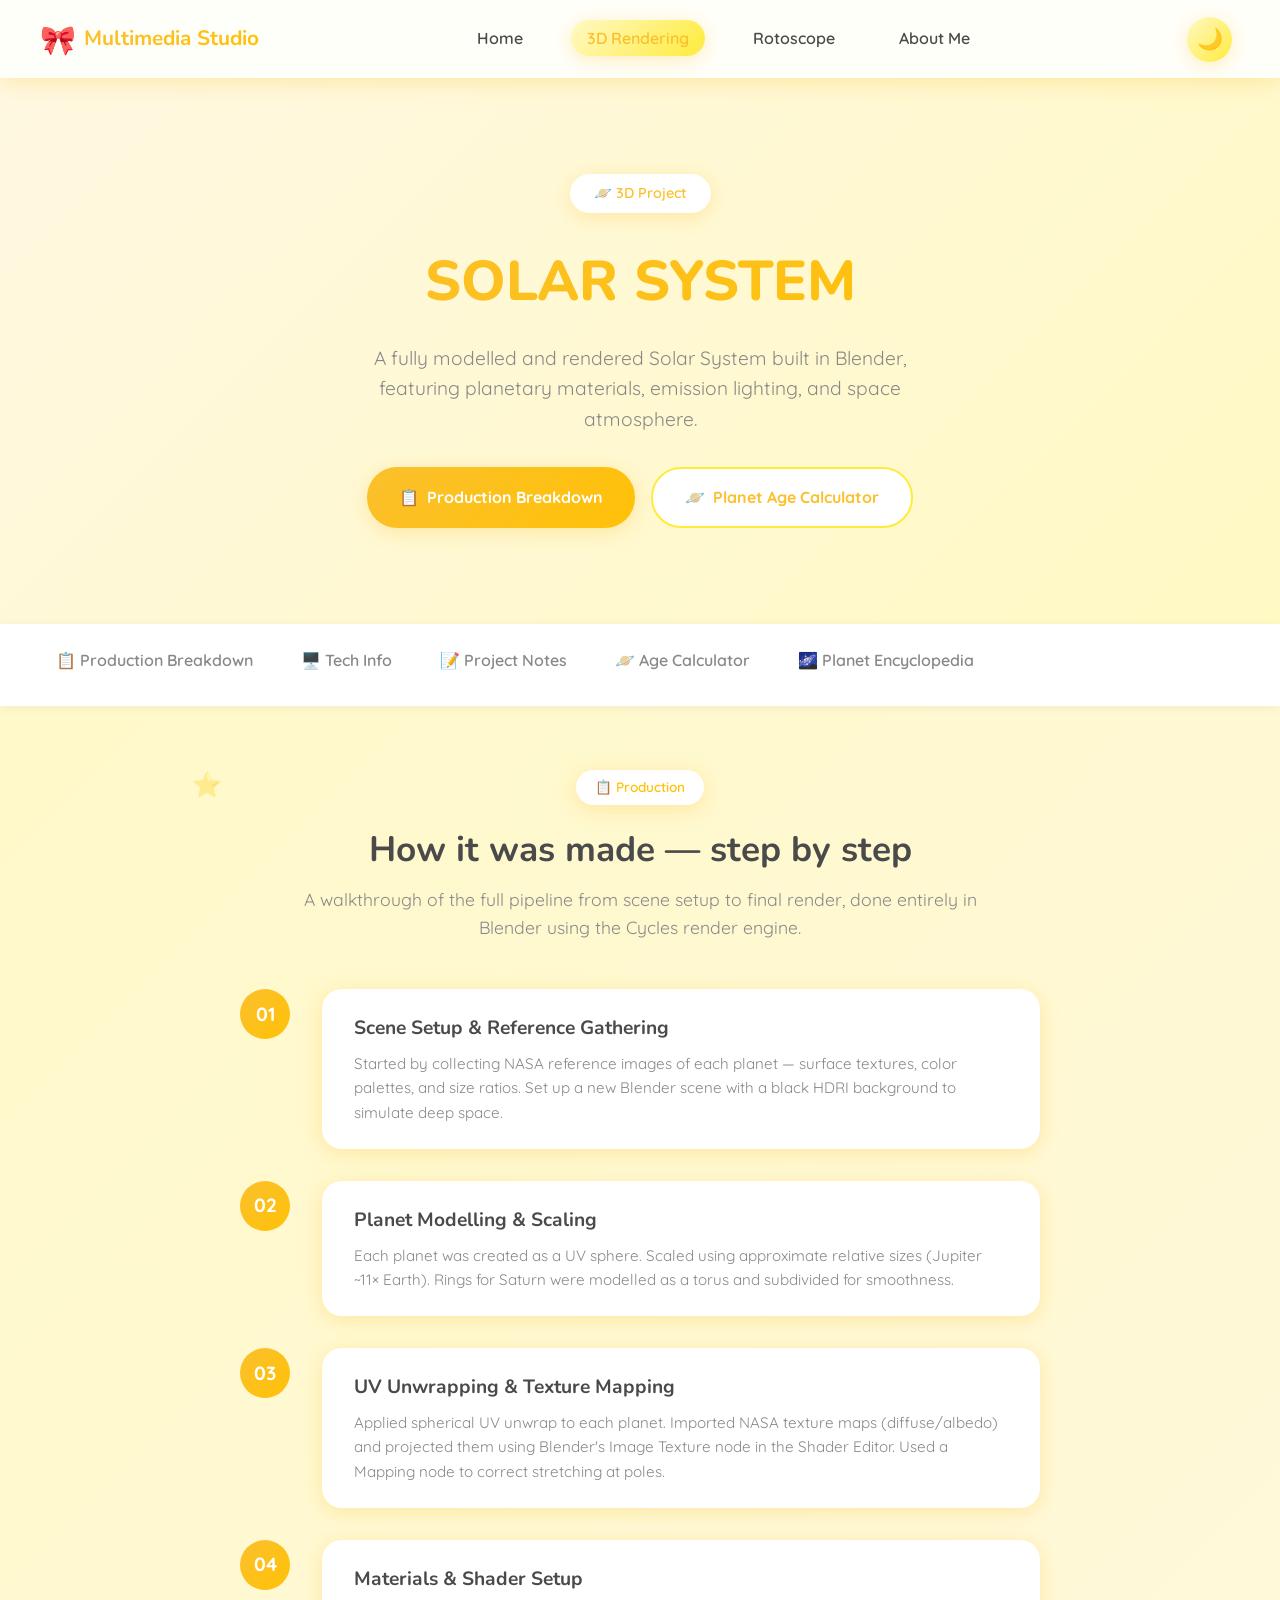
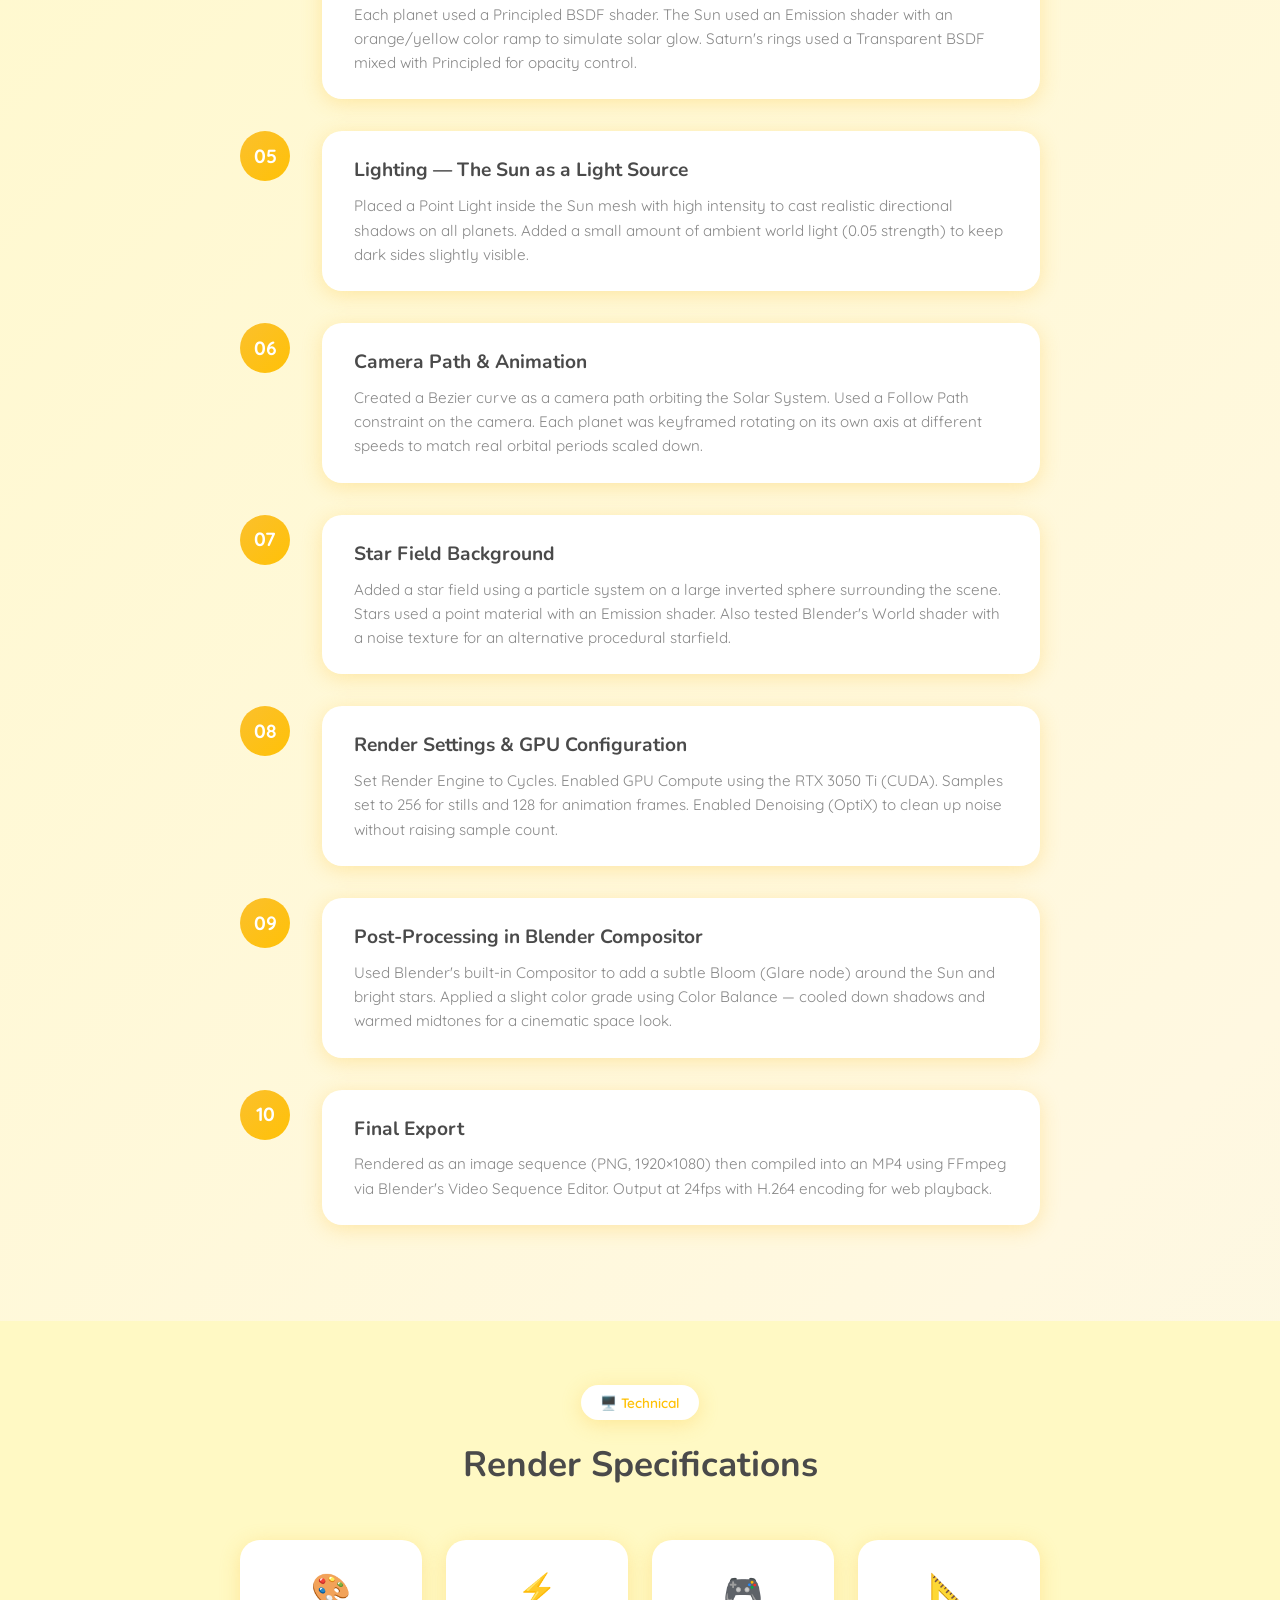
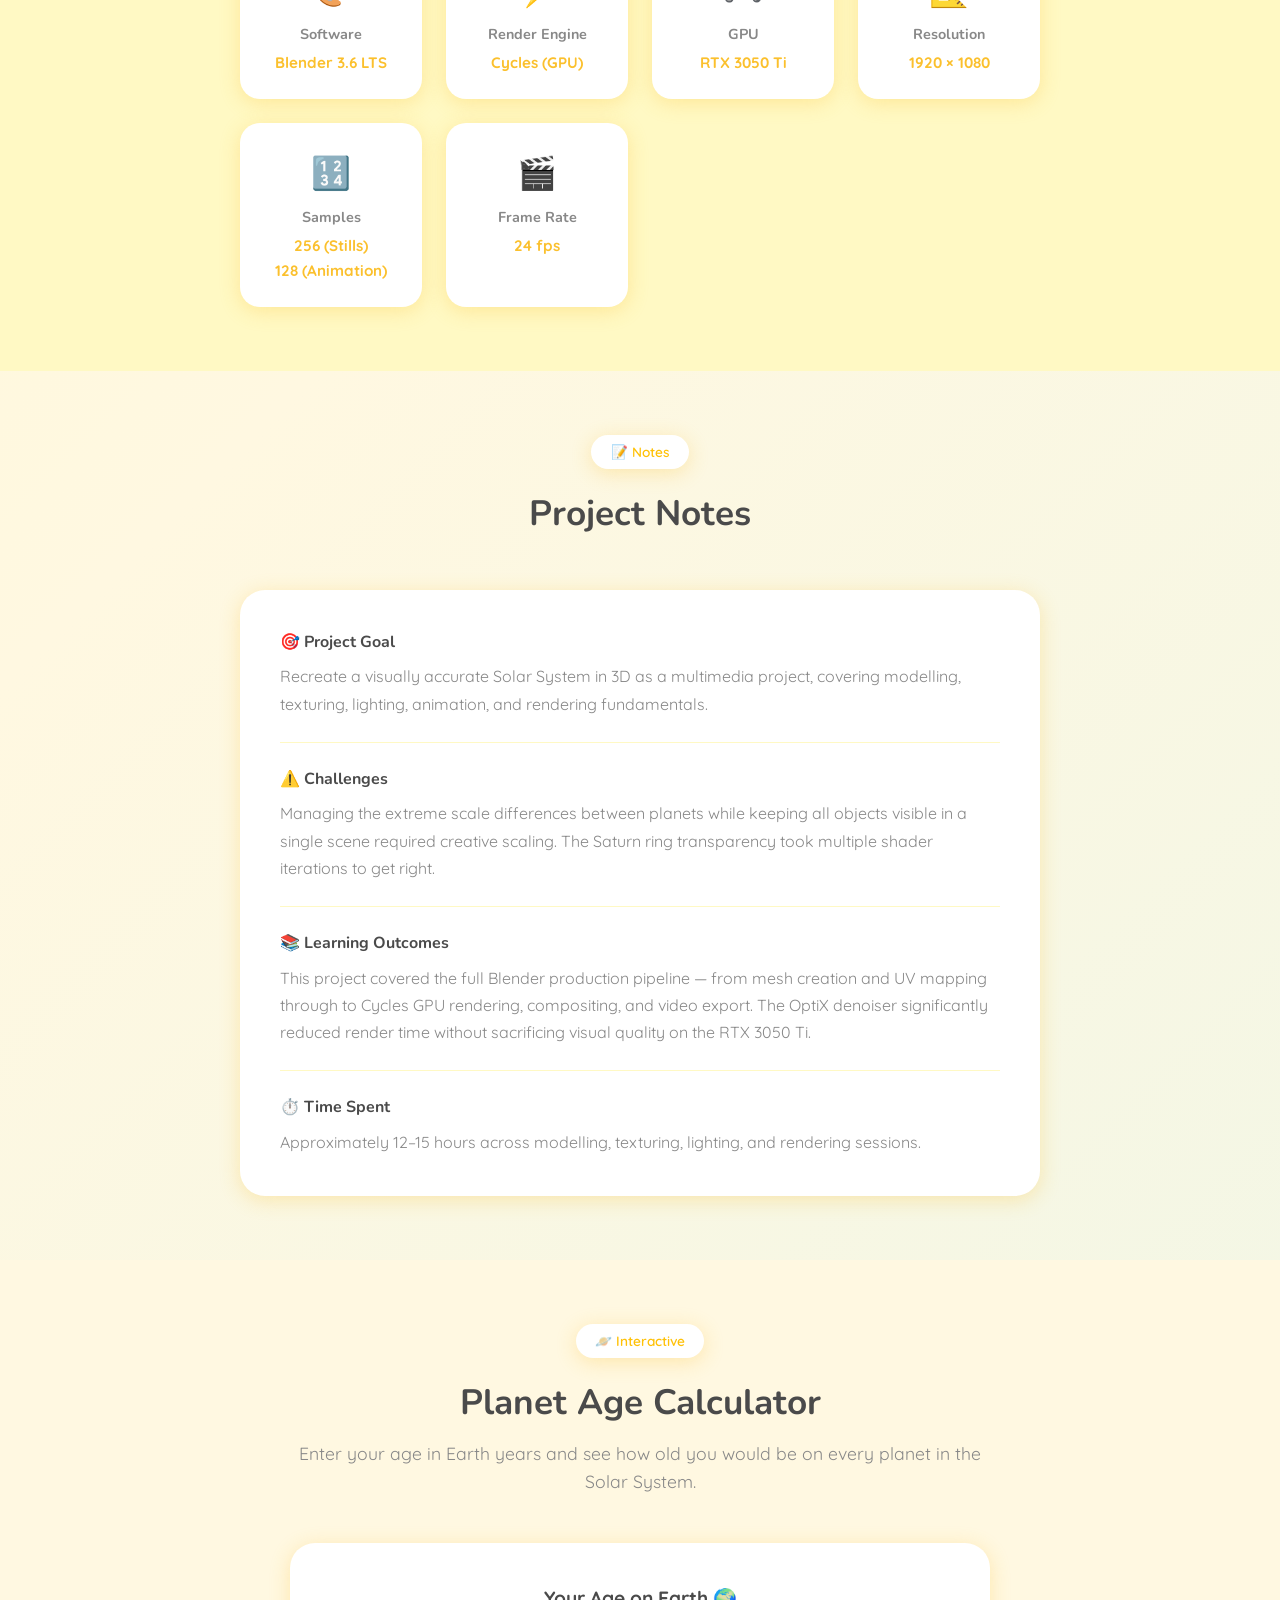
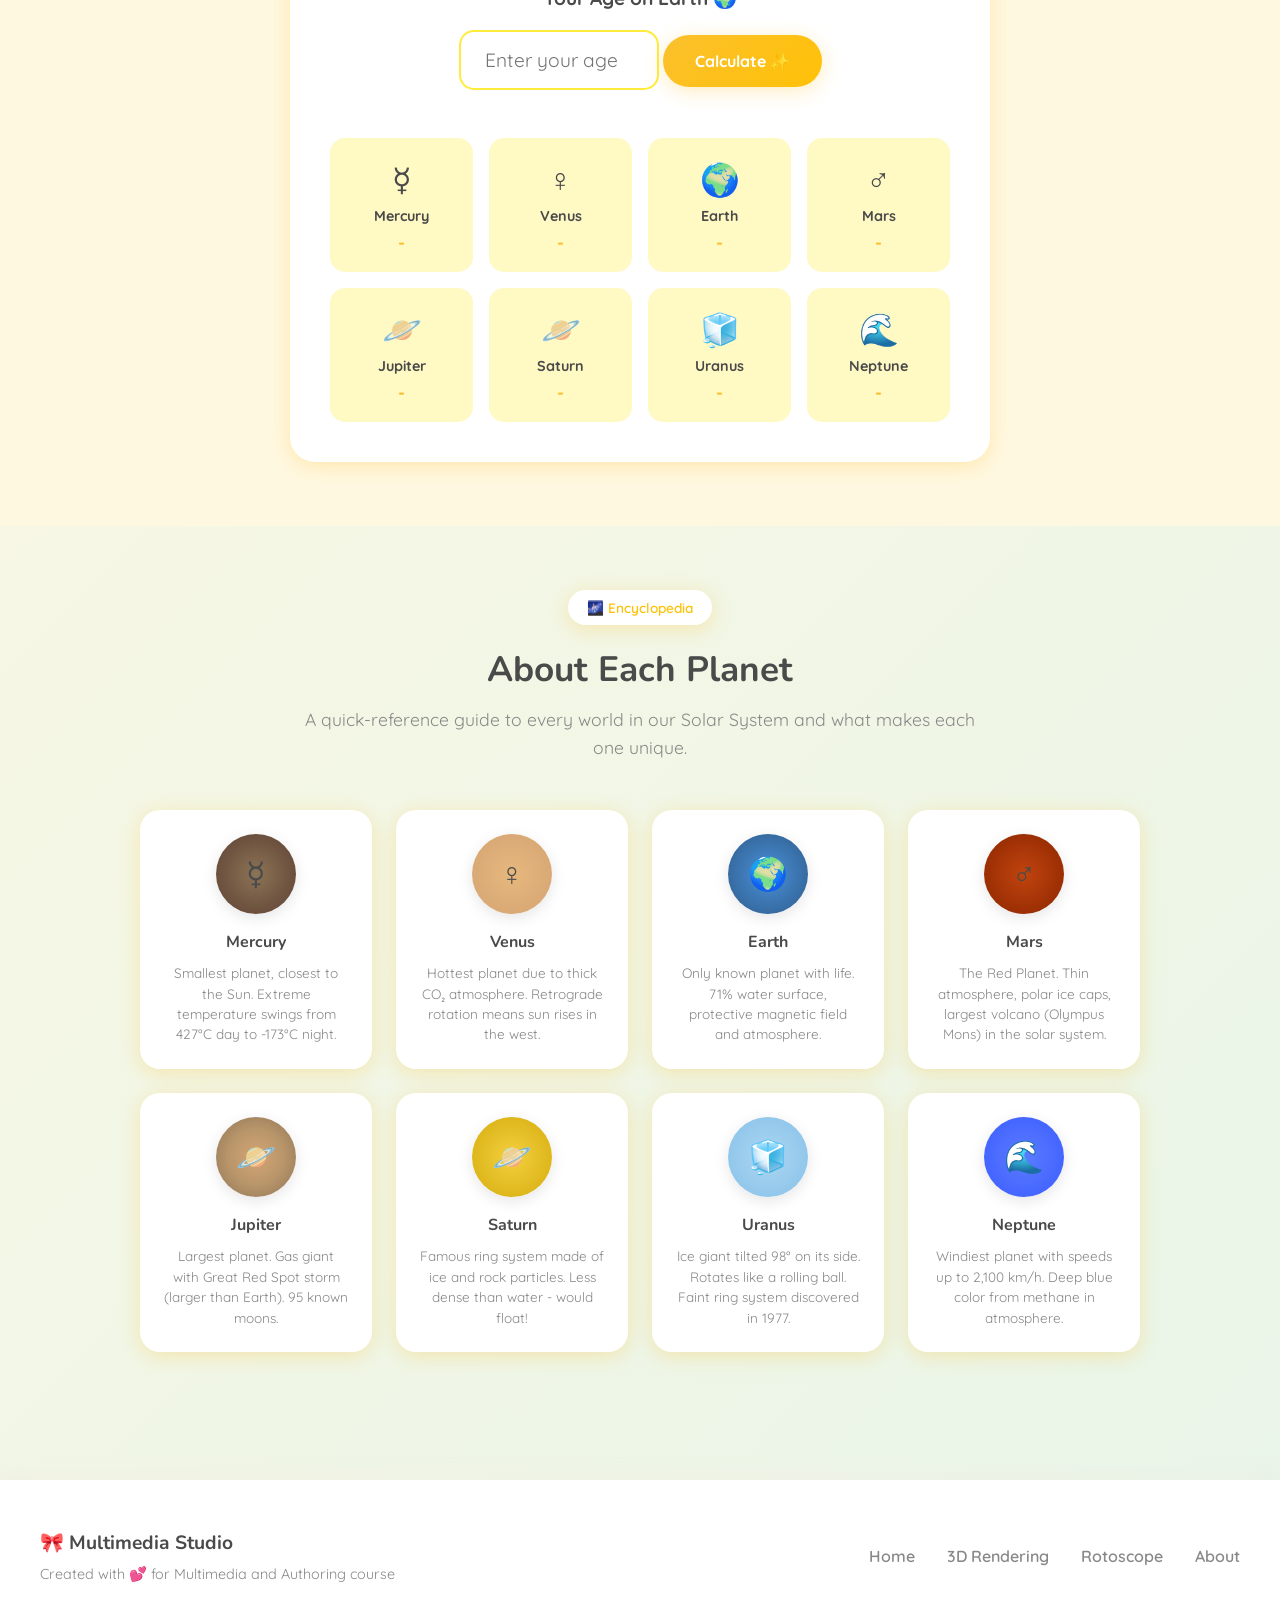
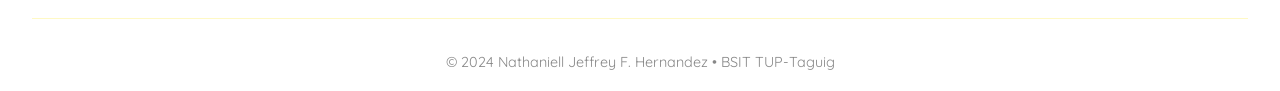
==== multimedia/3d-rendering.html @ 659577b9 "hello" ====
<!DOCTYPE html>
<html lang="en">
<head>
    <meta charset="UTF-8">
    <meta name="viewport" content="width=device-width, initial-scale=1.0">
    <title>Multimedia Studio | 3D Rendering — Solar System</title>
    <link href="https://fonts.googleapis.com/css2?family=Nunito:wght@400;600;700;800&family=Quicksand:wght@400;500;600;700&display=swap" rel="stylesheet">
    <link rel="stylesheet" href="styles.css">
</head>
<body>
    <!-- Floating Decorative Elements -->
    <div class="floating-elements">
        <div class="float-item">🌸</div>
        <div class="float-item">✨</div>
        <div class="float-item">🪐</div>
        <div class="float-item">🌙</div>
        <div class="float-item">⭐</div>
    </div>

    <!-- Navigation -->
    <nav class="nav">
        <div class="nav-container">
            <a href="index.html" class="logo">
                <span class="logo-icon">🎀</span>
                <span class="logo-text">Multimedia Studio</span>
            </a>
            <ul class="nav-links">
                <li><a href="index.html" class="nav-link">Home</a></li>
                <li><a href="3d-rendering.html" class="nav-link active">3D Rendering</a></li>
                <li><a href="rotoscope.html" class="nav-link">Rotoscope</a></li>
                <li><a href="about.html" class="nav-link">About Me</a></li>
            </ul>
            <button class="theme-toggle" id="theme-toggle" title="Toggle Light/Dark Mode">
                <span class="theme-icon">🌙</span>
            </button>
            <button class="mobile-menu-btn">☰</button>
        </div>
    </nav>

    <!-- Hero Section -->
    <section class="hero hero-purple">
        <div class="hero-content">
            <div class="hero-badge">🪐 3D Project</div>
            <h1 class="hero-title">SOLAR SYSTEM</h1>
            <p class="hero-subtitle">A fully modelled and rendered Solar System built in Blender, featuring planetary materials, emission lighting, and space atmosphere.</p>
            
            <div class="hero-buttons">
                <a href="#production" class="btn btn-primary">
                    <span>📋</span> Production Breakdown
                </a>
                <a href="#calculator" class="btn btn-secondary">
                    <span>🪐</span> Planet Age Calculator
                </a>
            </div>
        </div>
    </section>

    <!-- Quick Navigation -->
    <div class="quick-nav">
        <div class="quick-nav-container">
            <a href="#production" class="quick-nav-link">📋 Production Breakdown</a>
            <a href="#tech" class="quick-nav-link">🖥️ Tech Info</a>
            <a href="#notes" class="quick-nav-link">📝 Project Notes</a>
            <a href="#calculator" class="quick-nav-link">🪐 Age Calculator</a>
            <a href="#encyclopedia" class="quick-nav-link">🌌 Planet Encyclopedia</a>
        </div>
    </div>

    <!-- Production Breakdown -->
    <section id="production" class="section">
        <div class="section-header">
            <span class="section-badge">📋 Production</span>
            <h2 class="section-title">How it was made — step by step</h2>
            <p class="section-subtitle">A walkthrough of the full pipeline from scene setup to final render, done entirely in Blender using the Cycles render engine.</p>
        </div>

        <div class="timeline">
            <div class="timeline-item">
                <div class="timeline-number">01</div>
                <div class="timeline-content">
                    <h3>Scene Setup & Reference Gathering</h3>
                    <p>Started by collecting NASA reference images of each planet — surface textures, color palettes, and size ratios. Set up a new Blender scene with a black HDRI background to simulate deep space.</p>
                </div>
            </div>

            <div class="timeline-item">
                <div class="timeline-number">02</div>
                <div class="timeline-content">
                    <h3>Planet Modelling & Scaling</h3>
                    <p>Each planet was created as a UV sphere. Scaled using approximate relative sizes (Jupiter ~11× Earth). Rings for Saturn were modelled as a torus and subdivided for smoothness.</p>
                </div>
            </div>

            <div class="timeline-item">
                <div class="timeline-number">03</div>
                <div class="timeline-content">
                    <h3>UV Unwrapping & Texture Mapping</h3>
                    <p>Applied spherical UV unwrap to each planet. Imported NASA texture maps (diffuse/albedo) and projected them using Blender's Image Texture node in the Shader Editor. Used a Mapping node to correct stretching at poles.</p>
                </div>
            </div>

            <div class="timeline-item">
                <div class="timeline-number">04</div>
                <div class="timeline-content">
                    <h3>Materials & Shader Setup</h3>
                    <p>Each planet used a Principled BSDF shader. The Sun used an Emission shader with an orange/yellow color ramp to simulate solar glow. Saturn's rings used a Transparent BSDF mixed with Principled for opacity control.</p>
                </div>
            </div>

            <div class="timeline-item">
                <div class="timeline-number">05</div>
                <div class="timeline-content">
                    <h3>Lighting — The Sun as a Light Source</h3>
                    <p>Placed a Point Light inside the Sun mesh with high intensity to cast realistic directional shadows on all planets. Added a small amount of ambient world light (0.05 strength) to keep dark sides slightly visible.</p>
                </div>
            </div>

            <div class="timeline-item">
                <div class="timeline-number">06</div>
                <div class="timeline-content">
                    <h3>Camera Path & Animation</h3>
                    <p>Created a Bezier curve as a camera path orbiting the Solar System. Used a Follow Path constraint on the camera. Each planet was keyframed rotating on its own axis at different speeds to match real orbital periods scaled down.</p>
                </div>
            </div>

            <div class="timeline-item">
                <div class="timeline-number">07</div>
                <div class="timeline-content">
                    <h3>Star Field Background</h3>
                    <p>Added a star field using a particle system on a large inverted sphere surrounding the scene. Stars used a point material with an Emission shader. Also tested Blender's World shader with a noise texture for an alternative procedural starfield.</p>
                </div>
            </div>

            <div class="timeline-item">
                <div class="timeline-number">08</div>
                <div class="timeline-content">
                    <h3>Render Settings & GPU Configuration</h3>
                    <p>Set Render Engine to Cycles. Enabled GPU Compute using the RTX 3050 Ti (CUDA). Samples set to 256 for stills and 128 for animation frames. Enabled Denoising (OptiX) to clean up noise without raising sample count.</p>
                </div>
            </div>

            <div class="timeline-item">
                <div class="timeline-number">09</div>
                <div class="timeline-content">
                    <h3>Post-Processing in Blender Compositor</h3>
                    <p>Used Blender's built-in Compositor to add a subtle Bloom (Glare node) around the Sun and bright stars. Applied a slight color grade using Color Balance — cooled down shadows and warmed midtones for a cinematic space look.</p>
                </div>
            </div>

            <div class="timeline-item">
                <div class="timeline-number">10</div>
                <div class="timeline-content">
                    <h3>Final Export</h3>
                    <p>Rendered as an image sequence (PNG, 1920×1080) then compiled into an MP4 using FFmpeg via Blender's Video Sequence Editor. Output at 24fps with H.264 encoding for web playback.</p>
                </div>
            </div>
        </div>
    </section>

    <!-- Tech Specs -->
    <section id="tech" class="section section-pink">
        <div class="section-header">
            <span class="section-badge">🖥️ Technical</span>
            <h2 class="section-title">Render Specifications</h2>
        </div>

        <div class="specs-grid">
            <div class="spec-card">
                <div class="spec-icon">🎨</div>
                <h4>Software</h4>
                <p>Blender 3.6 LTS</p>
            </div>
            <div class="spec-card">
                <div class="spec-icon">⚡</div>
                <h4>Render Engine</h4>
                <p>Cycles (GPU)</p>
            </div>
            <div class="spec-card">
                <div class="spec-icon">🎮</div>
                <h4>GPU</h4>
                <p>RTX 3050 Ti</p>
            </div>
            <div class="spec-card">
                <div class="spec-icon">📐</div>
                <h4>Resolution</h4>
                <p>1920 × 1080</p>
            </div>
            <div class="spec-card">
                <div class="spec-icon">🔢</div>
                <h4>Samples</h4>
                <p>256 (Stills)<br>128 (Animation)</p>
            </div>
            <div class="spec-card">
                <div class="spec-icon">🎬</div>
                <h4>Frame Rate</h4>
                <p>24 fps</p>
            </div>
        </div>
    </section>

    <!-- Project Notes -->
    <section id="notes" class="section">
        <div class="section-header">
            <span class="section-badge">📝 Notes</span>
            <h2 class="section-title">Project Notes</h2>
        </div>

        <div class="notes-card">
            <div class="note-item">
                <h4>🎯 Project Goal</h4>
                <p>Recreate a visually accurate Solar System in 3D as a multimedia project, covering modelling, texturing, lighting, animation, and rendering fundamentals.</p>
            </div>
            <div class="note-item">
                <h4>⚠️ Challenges</h4>
                <p>Managing the extreme scale differences between planets while keeping all objects visible in a single scene required creative scaling. The Saturn ring transparency took multiple shader iterations to get right.</p>
            </div>
            <div class="note-item">
                <h4>📚 Learning Outcomes</h4>
                <p>This project covered the full Blender production pipeline — from mesh creation and UV mapping through to Cycles GPU rendering, compositing, and video export. The OptiX denoiser significantly reduced render time without sacrificing visual quality on the RTX 3050 Ti.</p>
            </div>
            <div class="note-item">
                <h4>⏱️ Time Spent</h4>
                <p>Approximately 12–15 hours across modelling, texturing, lighting, and rendering sessions.</p>
            </div>
        </div>
    </section>

    <!-- Planet Age Calculator -->
    <section id="calculator" class="section section-purple">
        <div class="section-header">
            <span class="section-badge">🪐 Interactive</span>
            <h2 class="section-title">Planet Age Calculator</h2>
            <p class="section-subtitle">Enter your age in Earth years and see how old you would be on every planet in the Solar System.</p>
        </div>

        <div class="calculator-card">
            <div class="calc-input-group">
                <label for="earth-age">Your Age on Earth 🌍</label>
                <input type="number" id="earth-age" placeholder="Enter your age" min="0" max="120">
                <button onclick="calculatePlanetAges()" class="btn btn-primary">Calculate ✨</button>
            </div>
            
            <div id="age-results" class="age-results">
                <div class="planet-age-item">
                    <span class="planet-icon">☿️</span>
                    <div class="planet-info">
                        <h4>Mercury</h4>
                        <p class="planet-years" id="mercury-age">-</p>
                    </div>
                </div>
                <div class="planet-age-item">
                    <span class="planet-icon">♀️</span>
                    <div class="planet-info">
                        <h4>Venus</h4>
                        <p class="planet-years" id="venus-age">-</p>
                    </div>
                </div>
                <div class="planet-age-item">
                    <span class="planet-icon">🌍</span>
                    <div class="planet-info">
                        <h4>Earth</h4>
                        <p class="planet-years" id="earth-result">-</p>
                    </div>
                </div>
                <div class="planet-age-item">
                    <span class="planet-icon">♂️</span>
                    <div class="planet-info">
                        <h4>Mars</h4>
                        <p class="planet-years" id="mars-age">-</p>
                    </div>
                </div>
                <div class="planet-age-item">
                    <span class="planet-icon">🪐</span>
                    <div class="planet-info">
                        <h4>Jupiter</h4>
                        <p class="planet-years" id="jupiter-age">-</p>
                    </div>
                </div>
                <div class="planet-age-item">
                    <span class="planet-icon">🪐</span>
                    <div class="planet-info">
                        <h4>Saturn</h4>
                        <p class="planet-years" id="saturn-age">-</p>
                    </div>
                </div>
                <div class="planet-age-item">
                    <span class="planet-icon">🧊</span>
                    <div class="planet-info">
                        <h4>Uranus</h4>
                        <p class="planet-years" id="uranus-age">-</p>
                    </div>
                </div>
                <div class="planet-age-item">
                    <span class="planet-icon">🌊</span>
                    <div class="planet-info">
                        <h4>Neptune</h4>
                        <p class="planet-years" id="neptune-age">-</p>
                    </div>
                </div>
            </div>
        </div>
    </section>

    <!-- Planet Encyclopedia -->
    <section id="encyclopedia" class="section">
        <div class="section-header">
            <span class="section-badge">🌌 Encyclopedia</span>
            <h2 class="section-title">About Each Planet</h2>
            <p class="section-subtitle">A quick-reference guide to every world in our Solar System and what makes each one unique.</p>
        </div>

        <div class="planets-grid">
            <div class="planet-card">
                <div class="planet-visual" style="background: radial-gradient(circle, #8B7355, #5C4033);">☿️</div>
                <h4>Mercury</h4>
                <p>Smallest planet, closest to the Sun. Extreme temperature swings from 427°C day to -173°C night.</p>
            </div>
            <div class="planet-card">
                <div class="planet-visual" style="background: radial-gradient(circle, #E6B87D, #D4A373);">♀️</div>
                <h4>Venus</h4>
                <p>Hottest planet due to thick CO₂ atmosphere. Retrograde rotation means sun rises in the west.</p>
            </div>
            <div class="planet-card">
                <div class="planet-visual" style="background: radial-gradient(circle, #4A90D9, #2E5C8A);">🌍</div>
                <h4>Earth</h4>
                <p>Only known planet with life. 71% water surface, protective magnetic field and atmosphere.</p>
            </div>
            <div class="planet-card">
                <div class="planet-visual" style="background: radial-gradient(circle, #C1440E, #8B2500);">♂️</div>
                <h4>Mars</h4>
                <p>The Red Planet. Thin atmosphere, polar ice caps, largest volcano (Olympus Mons) in the solar system.</p>
            </div>
            <div class="planet-card">
                <div class="planet-visual" style="background: radial-gradient(circle, #D4A574, #B8956A, #8B7355);">🪐</div>
                <h4>Jupiter</h4>
                <p>Largest planet. Gas giant with Great Red Spot storm (larger than Earth). 95 known moons.</p>
            </div>
            <div class="planet-card">
                <div class="planet-visual" style="background: radial-gradient(circle, #F4D03F, #D4AC0D);">🪐</div>
                <h4>Saturn</h4>
                <p>Famous ring system made of ice and rock particles. Less dense than water - would float!</p>
            </div>
            <div class="planet-card">
                <div class="planet-visual" style="background: radial-gradient(circle, #AED6F1, #85C1E9);">🧊</div>
                <h4>Uranus</h4>
                <p>Ice giant tilted 98° on its side. Rotates like a rolling ball. Faint ring system discovered in 1977.</p>
            </div>
            <div class="planet-card">
                <div class="planet-visual" style="background: radial-gradient(circle, #5B7CFF, #3B5CFF);">🌊</div>
                <h4>Neptune</h4>
                <p>Windiest planet with speeds up to 2,100 km/h. Deep blue color from methane in atmosphere.</p>
            </div>
        </div>
    </section>

    <!-- Footer -->
    <footer class="footer">
        <div class="footer-content">
            <div class="footer-brand">
                <span class="footer-logo">🎀 Multimedia Studio</span>
                <p>Created with 💕 for Multimedia and Authoring course</p>
            </div>
            <div class="footer-links">
                <a href="index.html">Home</a>
                <a href="3d-rendering.html">3D Rendering</a>
                <a href="rotoscope.html">Rotoscope</a>
                <a href="about.html">About</a>
            </div>
        </div>
        <div class="footer-bottom">
            <p>© 2024 Nathaniell Jeffrey F. Hernandez • BSIT TUP-Taguig</p>
        </div>
    </footer>

    <script src="script.js"></script>
</body>
</html>
---- multimedia/styles.css ----
/* ===== CSS VARIABLES ===== */
:root {
    /* Light Mode - Pastel Yellow Palette */
    --primary-light: #FFF9C4;
    --primary-medium: #FFEB3B;
    --primary-dark: #FBC02D;
    --accent-light: #FFF8E1;
    --accent-medium: #FFE082;
    --accent-dark: #FFC107;
    --secondary-light: #E8F5E9;
    --secondary-medium: #C8E6C9;
    --cream: #FFFBF0;
    --white: #FFFFFF;
    --text-dark: #4A4A4A;
    --text-muted: #888888;
    --bg-body: linear-gradient(135deg, #FFF9C4 0%, #FFF8E1 50%, #E8F5E9 100%);
    --shadow-soft: 0 4px 20px rgba(251, 192, 45, 0.3);
    --shadow-medium: 0 8px 30px rgba(255, 193, 7, 0.2);
    --gradient-primary: linear-gradient(135deg, #FFF9C4 0%, #FFEB3B 100%);
    --gradient-accent: linear-gradient(135deg, #FFF8E1 0%, #FFE082 100%);
    --gradient-mixed: linear-gradient(135deg, #FFF9C4 0%, #FFF8E1 50%, #E8F5E9 100%);
    --card-bg: #FFFFFF;
    --nav-bg: rgba(255, 255, 255, 0.9);
}

/* Dark Mode */
[data-theme="dark"] {
    --primary-light: #3D3D00;
    --primary-medium: #5C5C00;
    --primary-dark: #FBC02D;
    --accent-light: #2D2D1A;
    --accent-medium: #4A4A2A;
    --accent-dark: #FFE082;
    --secondary-light: #1A2D1A;
    --secondary-medium: #2A4A2A;
    --cream: #1A1A1A;
    --white: #2D2D2D;
    --text-dark: #F5F5F5;
    --text-muted: #AAAAAA;
    --bg-body: linear-gradient(135deg, #1A1A0A 0%, #2D2D1A 50%, #1A2D1A 100%);
    --shadow-soft: 0 4px 20px rgba(0, 0, 0, 0.5);
    --shadow-medium: 0 8px 30px rgba(0, 0, 0, 0.7);
    --gradient-primary: linear-gradient(135deg, #3D3D00 0%, #5C5C00 100%);
    --gradient-accent: linear-gradient(135deg, #2D2D1A 0%, #4A4A2A 100%);
    --gradient-mixed: linear-gradient(135deg, #1A1A0A 0%, #2D2D1A 50%, #1A2D1A 100%);
    --card-bg: #2D2D2D;
    --nav-bg: rgba(45, 45, 45, 0.95);
}

/* ===== RESET & BASE ===== */
* {
    margin: 0;
    padding: 0;
    box-sizing: border-box;
}

html {
    scroll-behavior: smooth;
}

body {
    font-family: 'Quicksand', 'Nunito', sans-serif;
    background: var(--bg-body);
    color: var(--text-dark);
    line-height: 1.6;
    overflow-x: hidden;
    min-height: 100vh;
    transition: background 0.3s ease, color 0.3s ease;
}

/* ===== FLOATING ELEMENTS ===== */
.floating-elements {
    position: fixed;
    top: 0;
    left: 0;
    width: 100%;
    height: 100%;
    pointer-events: none;
    z-index: 1;
    overflow: hidden;
}

.float-item {
    position: absolute;
    font-size: 1.5rem;
    opacity: 0.4;
    animation: float 15s infinite ease-in-out;
}

.float-item:nth-child(1) { top: 10%; left: 5%; animation-delay: 0s; }
.float-item:nth-child(2) { top: 20%; right: 10%; animation-delay: 2s; }
.float-item:nth-child(3) { top: 50%; left: 3%; animation-delay: 4s; }
.float-item:nth-child(4) { top: 70%; right: 5%; animation-delay: 1s; }
.float-item:nth-child(5) { top: 85%; left: 15%; animation-delay: 3s; }

@keyframes float {
    0%, 100% { transform: translateY(0) rotate(0deg); }
    50% { transform: translateY(-20px) rotate(10deg); }
}

/* ===== NAVIGATION ===== */
.nav {
    position: sticky;
    top: 0;
    background: var(--nav-bg);
    backdrop-filter: blur(20px);
    padding: 1rem 2rem;
    z-index: 1000;
    box-shadow: var(--shadow-soft);
    transition: background 0.3s ease;
}

/* ===== THEME TOGGLE ===== */
.theme-toggle {
    background: var(--gradient-primary);
    border: none;
    border-radius: 50%;
    width: 45px;
    height: 45px;
    cursor: pointer;
    font-size: 1.3rem;
    display: flex;
    align-items: center;
    justify-content: center;
    box-shadow: var(--shadow-soft);
    transition: all 0.3s ease;
    margin-right: 0.5rem;
}

.theme-toggle:hover {
    transform: scale(1.1) rotate(15deg);
    box-shadow: var(--shadow-medium);
}

[data-theme="dark"] .theme-toggle {
    background: linear-gradient(135deg, #5C5C00, #FBC02D);
}

.nav-container {
    max-width: 1200px;
    margin: 0 auto;
    display: flex;
    justify-content: space-between;
    align-items: center;
}

.logo {
    display: flex;
    align-items: center;
    gap: 0.5rem;
    text-decoration: none;
    color: var(--text-dark);
}

.logo-icon {
    font-size: 1.8rem;
}

.logo-text {
    font-family: 'Nunito', sans-serif;
    font-weight: 700;
    font-size: 1.3rem;
    background: linear-gradient(135deg, var(--primary-dark), var(--accent-dark));
    -webkit-background-clip: text;
    -webkit-text-fill-color: transparent;
    background-clip: text;
}

.nav-links {
    display: flex;
    list-style: none;
    gap: 2rem;
}

.nav-link {
    text-decoration: none;
    color: var(--text-dark);
    font-weight: 600;
    padding: 0.5rem 1rem;
    border-radius: 20px;
    transition: all 0.3s ease;
    position: relative;
}

.nav-link:hover,
.nav-link.active {
    background: var(--gradient-primary);
    color: var(--primary-dark);
    box-shadow: var(--shadow-soft);
}

.mobile-menu-btn {
    display: none;
    background: none;
    border: none;
    font-size: 1.5rem;
    cursor: pointer;
}

/* ===== HERO SECTION ===== */
.hero {
    position: relative;
    padding: 6rem 2rem;
    text-align: center;
    overflow: hidden;
    z-index: 2;
}

.hero-content {
    max-width: 800px;
    margin: 0 auto;
}

.hero-badge {
    display: inline-block;
    background: var(--white);
    padding: 0.5rem 1.5rem;
    border-radius: 30px;
    font-weight: 600;
    font-size: 0.9rem;
    color: var(--primary-dark);
    box-shadow: var(--shadow-soft);
    margin-bottom: 1.5rem;
}

.hero-title {
    font-family: 'Nunito', sans-serif;
    font-size: 3.5rem;
    font-weight: 800;
    margin-bottom: 1rem;
    background: linear-gradient(135deg, var(--primary-dark), var(--accent-dark));
    -webkit-background-clip: text;
    -webkit-text-fill-color: transparent;
    background-clip: text;
}

.hero-subtitle {
    font-size: 1.2rem;
    color: var(--text-muted);
    max-width: 600px;
    margin: 0 auto 2rem;
}

.hero-buttons {
    display: flex;
    gap: 1rem;
    justify-content: center;
    flex-wrap: wrap;
}

.hero-purple {
    background: linear-gradient(135deg, var(--accent-light) 0%, var(--primary-light) 100%);
}

.hero-pink {
    background: linear-gradient(135deg, var(--primary-light) 0%, var(--peach) 100%);
}

/* ===== BUTTONS ===== */
.btn {
    display: inline-flex;
    align-items: center;
    gap: 0.5rem;
    padding: 1rem 2rem;
    border-radius: 30px;
    text-decoration: none;
    font-weight: 700;
    transition: all 0.3s ease;
    border: none;
    cursor: pointer;
    font-family: inherit;
    font-size: 1rem;
}

.btn-primary {
    background: linear-gradient(135deg, var(--primary-dark), var(--accent-dark));
    color: var(--white);
    box-shadow: var(--shadow-soft);
}

.btn-primary:hover {
    transform: translateY(-3px);
    box-shadow: var(--shadow-medium);
}

.btn-secondary {
    background: var(--white);
    color: var(--primary-dark);
    border: 2px solid var(--primary-medium);
}

.btn-secondary:hover {
    background: var(--primary-light);
    transform: translateY(-3px);
}

/* ===== SECTIONS ===== */
.section {
    padding: 4rem 2rem;
    position: relative;
    z-index: 2;
}

.section-pink {
    background: var(--primary-light);
}

.section-purple {
    background: var(--accent-light);
}

.section-header {
    text-align: center;
    max-width: 700px;
    margin: 0 auto 3rem;
}

.section-badge {
    display: inline-block;
    background: var(--white);
    padding: 0.4rem 1.2rem;
    border-radius: 20px;
    font-size: 0.85rem;
    font-weight: 600;
    color: var(--accent-dark);
    box-shadow: var(--shadow-soft);
    margin-bottom: 1rem;
}

.section-title {
    font-family: 'Nunito', sans-serif;
    font-size: 2.2rem;
    font-weight: 700;
    margin-bottom: 0.5rem;
    color: var(--text-dark);
}

.section-subtitle {
    color: var(--text-muted);
    font-size: 1.1rem;
}

/* ===== CARDS ===== */
.cards-grid {
    display: grid;
    grid-template-columns: repeat(auto-fit, minmax(350px, 1fr));
    gap: 2rem;
    max-width: 1200px;
    margin: 0 auto;
}

.card {
    background: var(--white);
    border-radius: 25px;
    overflow: hidden;
    box-shadow: var(--shadow-soft);
    transition: all 0.3s ease;
}

.card:hover {
    transform: translateY(-10px);
    box-shadow: var(--shadow-medium);
}

.card-image {
    background: var(--gradient-primary);
    padding: 3rem;
    text-align: center;
    position: relative;
}

.card-icon-large {
    font-size: 4rem;
}

.card-badges {
    position: absolute;
    bottom: 1rem;
    left: 1rem;
    display: flex;
    gap: 0.5rem;
}

.card-badge {
    background: var(--white);
    padding: 0.3rem 0.8rem;
    border-radius: 15px;
    font-size: 0.75rem;
    font-weight: 600;
    color: var(--primary-dark);
}

.card-content {
    padding: 2rem;
}

.card-title {
    font-family: 'Nunito', sans-serif;
    font-size: 1.4rem;
    font-weight: 700;
    margin-bottom: 0.8rem;
    color: var(--text-dark);
}

.card-desc {
    color: var(--text-muted);
    margin-bottom: 1.5rem;
    line-height: 1.7;
}

.card-link {
    display: inline-flex;
    align-items: center;
    gap: 0.5rem;
    color: var(--primary-dark);
    text-decoration: none;
    font-weight: 700;
    transition: gap 0.3s ease;
}

.card-link:hover {
    gap: 1rem;
}

/* ===== QUICK LINKS ===== */
.quick-links {
    display: grid;
    grid-template-columns: repeat(auto-fit, minmax(250px, 1fr));
    gap: 1.5rem;
    max-width: 1000px;
    margin: 0 auto;
}

.quick-link {
    display: flex;
    align-items: center;
    gap: 1rem;
    background: var(--white);
    padding: 1.5rem;
    border-radius: 20px;
    text-decoration: none;
    box-shadow: var(--shadow-soft);
    transition: all 0.3s ease;
}

.quick-link:hover {
    transform: translateX(5px);
    box-shadow: var(--shadow-medium);
}

.quick-link-icon {
    font-size: 2rem;
}

.quick-link-content h4 {
    font-family: 'Nunito', sans-serif;
    color: var(--text-dark);
    margin-bottom: 0.2rem;
}

.quick-link-content p {
    font-size: 0.9rem;
    color: var(--text-muted);
}

/* ===== QUICK NAV ===== */
.quick-nav {
    background: var(--white);
    padding: 1rem 2rem;
    position: sticky;
    top: 70px;
    z-index: 100;
    box-shadow: 0 2px 10px rgba(0,0,0,0.05);
}

.quick-nav-container {
    max-width: 1200px;
    margin: 0 auto;
    display: flex;
    gap: 1rem;
    overflow-x: auto;
    padding-bottom: 0.5rem;
}

.quick-nav-link {
    white-space: nowrap;
    text-decoration: none;
    color: var(--text-muted);
    font-weight: 600;
    padding: 0.5rem 1rem;
    border-radius: 20px;
    transition: all 0.3s ease;
}

.quick-nav-link:hover {
    background: var(--primary-light);
    color: var(--primary-dark);
}

/* ===== TIMELINE ===== */
.timeline {
    max-width: 800px;
    margin: 0 auto;
}

.timeline-item {
    display: flex;
    gap: 2rem;
    margin-bottom: 2rem;
    position: relative;
}

.timeline-number {
    flex-shrink: 0;
    width: 50px;
    height: 50px;
    background: linear-gradient(135deg, var(--primary-dark), var(--accent-dark));
    color: var(--white);
    border-radius: 50%;
    display: flex;
    align-items: center;
    justify-content: center;
    font-weight: 700;
    font-size: 1.2rem;
}

.timeline-content {
    background: var(--white);
    padding: 1.5rem 2rem;
    border-radius: 20px;
    box-shadow: var(--shadow-soft);
    flex: 1;
}

.timeline-content h3 {
    font-family: 'Nunito', sans-serif;
    font-size: 1.2rem;
    margin-bottom: 0.5rem;
    color: var(--text-dark);
}

.timeline-content p {
    color: var(--text-muted);
    font-size: 0.95rem;
}

/* ===== SPECS GRID ===== */
.specs-grid {
    display: grid;
    grid-template-columns: repeat(auto-fit, minmax(150px, 1fr));
    gap: 1.5rem;
    max-width: 800px;
    margin: 0 auto;
}

.spec-card {
    background: var(--white);
    padding: 1.5rem;
    border-radius: 20px;
    text-align: center;
    box-shadow: var(--shadow-soft);
    transition: all 0.3s ease;
}

.spec-card:hover {
    transform: translateY(-5px);
    box-shadow: var(--shadow-medium);
}

.spec-icon {
    font-size: 2rem;
    margin-bottom: 0.5rem;
}

.spec-card h4 {
    font-family: 'Nunito', sans-serif;
    font-size: 0.9rem;
    color: var(--text-muted);
    margin-bottom: 0.3rem;
}

.spec-card p {
    font-weight: 700;
    color: var(--primary-dark);
    font-size: 0.95rem;
}

/* ===== NOTES CARD ===== */
.notes-card {
    background: var(--white);
    border-radius: 25px;
    padding: 2.5rem;
    max-width: 800px;
    margin: 0 auto;
    box-shadow: var(--shadow-soft);
}

.note-item {
    margin-bottom: 1.5rem;
    padding-bottom: 1.5rem;
    border-bottom: 1px solid var(--primary-light);
}

.note-item:last-child {
    margin-bottom: 0;
    padding-bottom: 0;
    border-bottom: none;
}

.note-item h4 {
    font-family: 'Nunito', sans-serif;
    margin-bottom: 0.5rem;
    color: var(--text-dark);
}

.note-item p {
    color: var(--text-muted);
    line-height: 1.7;
}

/* ===== CALCULATOR ===== */
.calculator-card {
    background: var(--white);
    border-radius: 25px;
    padding: 2.5rem;
    max-width: 700px;
    margin: 0 auto;
    box-shadow: var(--shadow-soft);
}

.calc-input-group {
    text-align: center;
    margin-bottom: 2rem;
}

.calc-input-group label {
    display: block;
    font-weight: 700;
    margin-bottom: 1rem;
    font-size: 1.2rem;
    color: var(--text-dark);
}

.calc-input-group input {
    width: 200px;
    padding: 1rem;
    border: 2px solid var(--primary-medium);
    border-radius: 15px;
    font-size: 1.2rem;
    text-align: center;
    font-family: inherit;
    margin-bottom: 1rem;
}

.calc-input-group input:focus {
    outline: none;
    border-color: var(--primary-dark);
    box-shadow: 0 0 0 3px rgba(251, 192, 45, 0.3);
}

.age-results {
    display: grid;
    grid-template-columns: repeat(auto-fit, minmax(140px, 1fr));
    gap: 1rem;
}

.planet-age-item {
    background: var(--primary-light);
    padding: 1rem;
    border-radius: 15px;
    text-align: center;
    transition: all 0.3s ease;
}

.planet-age-item:hover {
    transform: scale(1.05);
}

.planet-icon {
    font-size: 2rem;
    margin-bottom: 0.3rem;
}

.planet-info h4 {
    font-size: 0.9rem;
    color: var(--text-dark);
}

.planet-years {
    font-weight: 700;
    color: var(--primary-dark);
    font-size: 1.1rem;
}

/* ===== PLANETS GRID ===== */
.planets-grid {
    display: grid;
    grid-template-columns: repeat(auto-fit, minmax(200px, 1fr));
    gap: 1.5rem;
    max-width: 1000px;
    margin: 0 auto;
}

.planet-card {
    background: var(--white);
    padding: 1.5rem;
    border-radius: 20px;
    text-align: center;
    box-shadow: var(--shadow-soft);
    transition: all 0.3s ease;
}

.planet-card:hover {
    transform: translateY(-5px);
    box-shadow: var(--shadow-medium);
}

.planet-visual {
    width: 80px;
    height: 80px;
    border-radius: 50%;
    margin: 0 auto 1rem;
    display: flex;
    align-items: center;
    justify-content: center;
    font-size: 2rem;
    box-shadow: 0 4px 15px rgba(0,0,0,0.1);
}

.planet-card h4 {
    font-family: 'Nunito', sans-serif;
    margin-bottom: 0.5rem;
    color: var(--text-dark);
}

.planet-card p {
    font-size: 0.85rem;
    color: var(--text-muted);
    line-height: 1.5;
}

/* ===== VIDEOS GRID ===== */
.videos-grid {
    display: grid;
    grid-template-columns: repeat(auto-fit, minmax(280px, 1fr));
    gap: 1.5rem;
    max-width: 1200px;
    margin: 0 auto;
}

.video-card {
    background: var(--white);
    border-radius: 20px;
    padding: 1.5rem;
    box-shadow: var(--shadow-soft);
    transition: all 0.3s ease;
    position: relative;
}

.video-card:hover {
    transform: translateY(-5px);
    box-shadow: var(--shadow-medium);
}

.video-badge {
    position: absolute;
    top: -10px;
    right: 15px;
    background: linear-gradient(135deg, var(--primary-dark), var(--accent-dark));
    color: var(--white);
    padding: 0.3rem 0.8rem;
    border-radius: 15px;
    font-size: 0.75rem;
    font-weight: 700;
}

.video-icon {
    font-size: 2.5rem;
    margin-bottom: 0.5rem;
}

.video-card h3 {
    font-family: 'Nunito', sans-serif;
    font-size: 1.1rem;
    margin-bottom: 0.5rem;
    color: var(--text-dark);
}

.video-card p {
    font-size: 0.9rem;
    color: var(--text-muted);
    margin-bottom: 1rem;
}

.video-placeholder {
    background: var(--primary-light);
    border-radius: 15px;
    padding: 2rem;
    text-align: center;
}

.video-placeholder span {
    font-size: 2rem;
    display: block;
    margin-bottom: 0.5rem;
}

.video-placeholder p {
    font-size: 0.8rem;
    margin: 0;
}

.video-container {
    max-width: 800px;
    margin: 0 auto;
    position: relative;
    padding-bottom: 56.25%;
    height: 0;
    overflow: hidden;
    border-radius: 20px;
    box-shadow: var(--shadow-soft);
}

.video-container iframe {
    position: absolute;
    top: 0;
    left: 0;
    width: 100%;
    height: 100%;
    border: none;
    border-radius: 20px;
}

/* ===== TOOLS GRID ===== */
.tools-grid {
    display: grid;
    grid-template-columns: repeat(auto-fit, minmax(280px, 1fr));
    gap: 1.5rem;
    max-width: 1000px;
    margin: 0 auto;
}

.tool-card {
    background: var(--white);
    padding: 1.5rem;
    border-radius: 20px;
    box-shadow: var(--shadow-soft);
    transition: all 0.3s ease;
}

.tool-card:hover {
    transform: translateY(-5px);
    box-shadow: var(--shadow-medium);
}

.tool-icon {
    font-size: 2.5rem;
    margin-bottom: 0.5rem;
}

.tool-card h4 {
    font-family: 'Nunito', sans-serif;
    font-size: 1.1rem;
    margin-bottom: 0.5rem;
    color: var(--text-dark);
}

.tool-card p {
    font-size: 0.9rem;
    color: var(--text-muted);
    line-height: 1.6;
}

/* ===== PORTFOLIO CARDS ===== */
.portfolio-cards {
    display: grid;
    grid-template-columns: repeat(auto-fit, minmax(400px, 1fr));
    gap: 2rem;
    max-width: 1000px;
    margin: 0 auto;
}

.portfolio-card {
    background: var(--white);
    padding: 2rem;
    border-radius: 25px;
    text-decoration: none;
    color: inherit;
    box-shadow: var(--shadow-soft);
    transition: all 0.3s ease;
}

.portfolio-card:hover {
    transform: translateY(-5px);
    box-shadow: var(--shadow-medium);
}

.portfolio-icon {
    font-size: 3rem;
    margin-bottom: 0.5rem;
}

.portfolio-card h3 {
    font-size: 0.9rem;
    color: var(--primary-dark);
    font-weight: 700;
    margin-bottom: 0.3rem;
}

.portfolio-card h4 {
    font-family: 'Nunito', sans-serif;
    font-size: 1.2rem;
    margin-bottom: 0.5rem;
    color: var(--text-dark);
}

.portfolio-card p {
    color: var(--text-muted);
    font-size: 0.95rem;
    line-height: 1.6;
}

/* ===== COURSE CARD ===== */
.course-card {
    background: var(--white);
    border-radius: 25px;
    padding: 2.5rem;
    max-width: 800px;
    margin: 0 auto;
    box-shadow: var(--shadow-soft);
}

.course-card > p {
    font-size: 1.1rem;
    color: var(--text-muted);
    margin-bottom: 1.5rem;
    line-height: 1.7;
}

.course-card h4 {
    font-family: 'Nunito', sans-serif;
    font-size: 1.2rem;
    margin-bottom: 1rem;
    color: var(--text-dark);
}

.skills-list {
    list-style: none;
    display: grid;
    grid-template-columns: repeat(auto-fit, minmax(250px, 1fr));
    gap: 0.8rem;
}

.skills-list li {
    display: flex;
    align-items: center;
    gap: 0.5rem;
    font-size: 0.95rem;
    color: var(--text-muted);
}

/* ===== FOOTER ===== */
.footer {
    background: var(--white);
    padding: 3rem 2rem 1rem;
    margin-top: 4rem;
    box-shadow: 0 -4px 20px rgba(255, 182, 193, 0.1);
}

.footer-content {
    max-width: 1200px;
    margin: 0 auto;
    display: flex;
    justify-content: space-between;
    align-items: center;
    flex-wrap: wrap;
    gap: 2rem;
    margin-bottom: 2rem;
}

.footer-brand {
    text-align: left;
}

.footer-logo {
    font-family: 'Nunito', sans-serif;
    font-weight: 700;
    font-size: 1.2rem;
    color: var(--text-dark);
}

.footer-brand p {
    color: var(--text-muted);
    font-size: 0.9rem;
    margin-top: 0.3rem;
}

.footer-links {
    display: flex;
    gap: 2rem;
}

.footer-links a {
    text-decoration: none;
    color: var(--text-muted);
    font-weight: 600;
    transition: color 0.3s ease;
}

.footer-links a:hover {
    color: var(--primary-dark);
}

.footer-bottom {
    text-align: center;
    padding-top: 2rem;
    border-top: 1px solid var(--primary-light);
    color: var(--text-muted);
    font-size: 0.9rem;
}

/* ===== ROTOSCOPE PAGE STYLES ===== */
.section-accent {
    background: var(--accent-light);
}

.video-embed-container {
    max-width: 900px;
    margin: 0 auto 2rem;
    position: relative;
    padding-bottom: 56.25%;
    height: 0;
    overflow: hidden;
    border-radius: 20px;
    box-shadow: var(--shadow-soft);
}

.video-embed-container iframe {
    position: absolute;
    top: 0;
    left: 0;
    width: 100%;
    height: 100%;
    border: none;
    border-radius: 20px;
}

.video-embed-small {
    position: relative;
    padding-bottom: 56.25%;
    height: 0;
    overflow: hidden;
    border-radius: 15px;
    margin-top: 1rem;
    background: var(--primary-light);
}

.video-embed-small iframe {
    position: absolute;
    top: 0;
    left: 0;
    width: 100%;
    height: 100%;
    border: none;
    border-radius: 15px;
}

.reference-info {
    display: grid;
    grid-template-columns: repeat(auto-fit, minmax(300px, 1fr));
    gap: 1.5rem;
    max-width: 900px;
    margin: 0 auto;
}

.info-card {
    background: var(--card-bg);
    padding: 1.5rem;
    border-radius: 20px;
    box-shadow: var(--shadow-soft);
}

.info-card h4 {
    font-family: 'Nunito', sans-serif;
    font-size: 1.1rem;
    margin-bottom: 0.8rem;
    color: var(--text-dark);
}

.info-card p {
    color: var(--text-muted);
    line-height: 1.6;
    font-size: 0.95rem;
}

.info-card ul {
    list-style: none;
    color: var(--text-muted);
}

.info-card li {
    padding: 0.3rem 0;
    padding-left: 1.5rem;
    position: relative;
}

.info-card li::before {
    content: "✓";
    position: absolute;
    left: 0;
    color: var(--primary-dark);
    font-weight: bold;
}

.notes-grid {
    display: grid;
    grid-template-columns: repeat(auto-fit, minmax(250px, 1fr));
    gap: 1.5rem;
    max-width: 1000px;
    margin: 0 auto;
}

.note-card {
    background: var(--card-bg);
    padding: 1.5rem;
    border-radius: 20px;
    box-shadow: var(--shadow-soft);
    transition: all 0.3s ease;
}

.note-card:hover {
    transform: translateY(-5px);
    box-shadow: var(--shadow-medium);
}

.note-card h4 {
    font-family: 'Nunito', sans-serif;
    font-size: 1.1rem;
    margin-bottom: 0.8rem;
    color: var(--primary-dark);
}

.note-card p {
    color: var(--text-muted);
    line-height: 1.6;
    font-size: 0.9rem;
}

/* ===== RESPONSIVE ===== */
@media (max-width: 768px) {
    .nav-links {
        display: none;
        position: absolute;
        top: 100%;
        left: 0;
        right: 0;
        background: var(--white);
        flex-direction: column;
        padding: 1rem;
        box-shadow: var(--shadow-soft);
    }

    .nav-links.active {
        display: flex;
    }

    .mobile-menu-btn {
        display: block;
    }

    .hero-title {
        font-size: 2.2rem;
    }

    .section-title {
        font-size: 1.8rem;
    }

    .cards-grid {
        grid-template-columns: 1fr;
    }

    .quick-nav-container {
        flex-wrap: nowrap;
    }

    .portfolio-cards {
        grid-template-columns: 1fr;
    }

    .footer-content {
        flex-direction: column;
        text-align: center;
    }

    .footer-brand {
        text-align: center;
    }

    .footer-links {
        flex-wrap: wrap;
        justify-content: center;
    }
}

@media (max-width: 480px) {
    .hero {
        padding: 3rem 1rem;
    }

    .section {
        padding: 2rem 1rem;
    }

    .timeline-item {
        flex-direction: column;
        gap: 1rem;
    }

    .timeline-number {
        align-self: flex-start;
    }
}
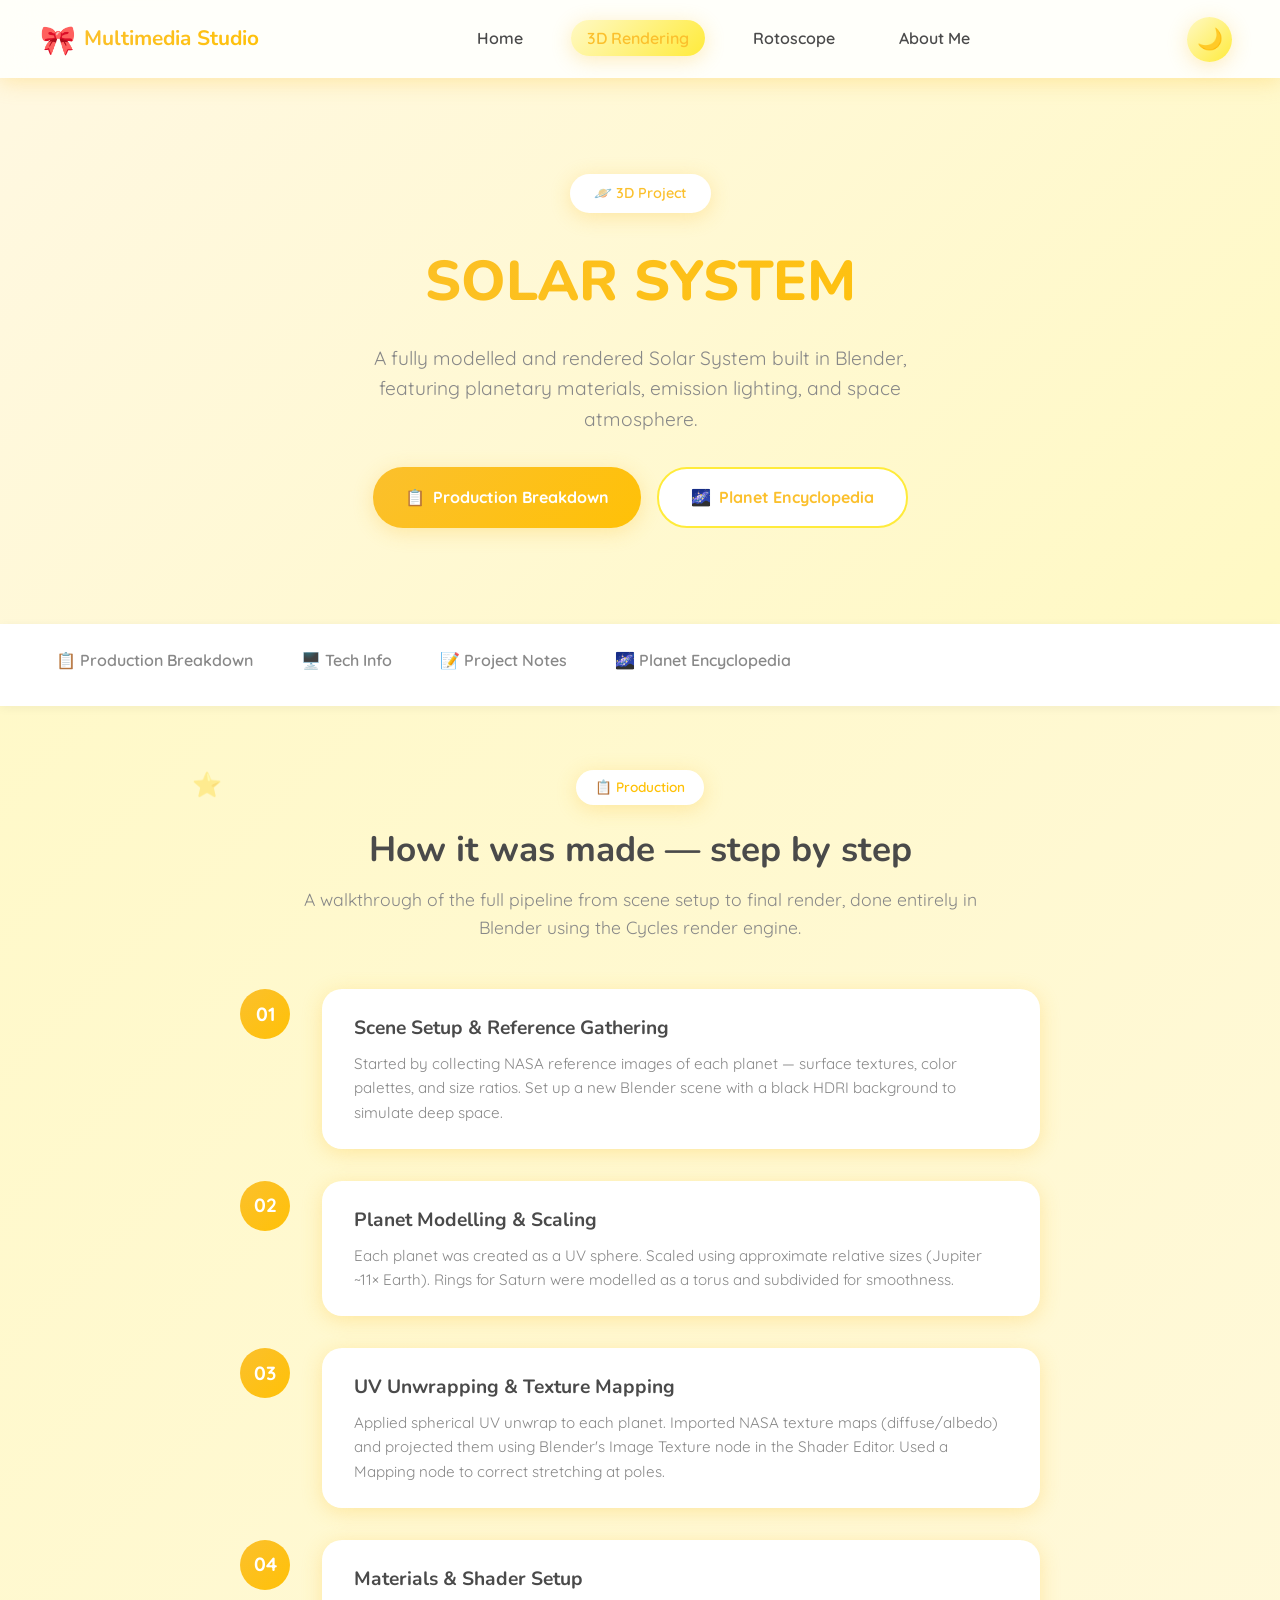
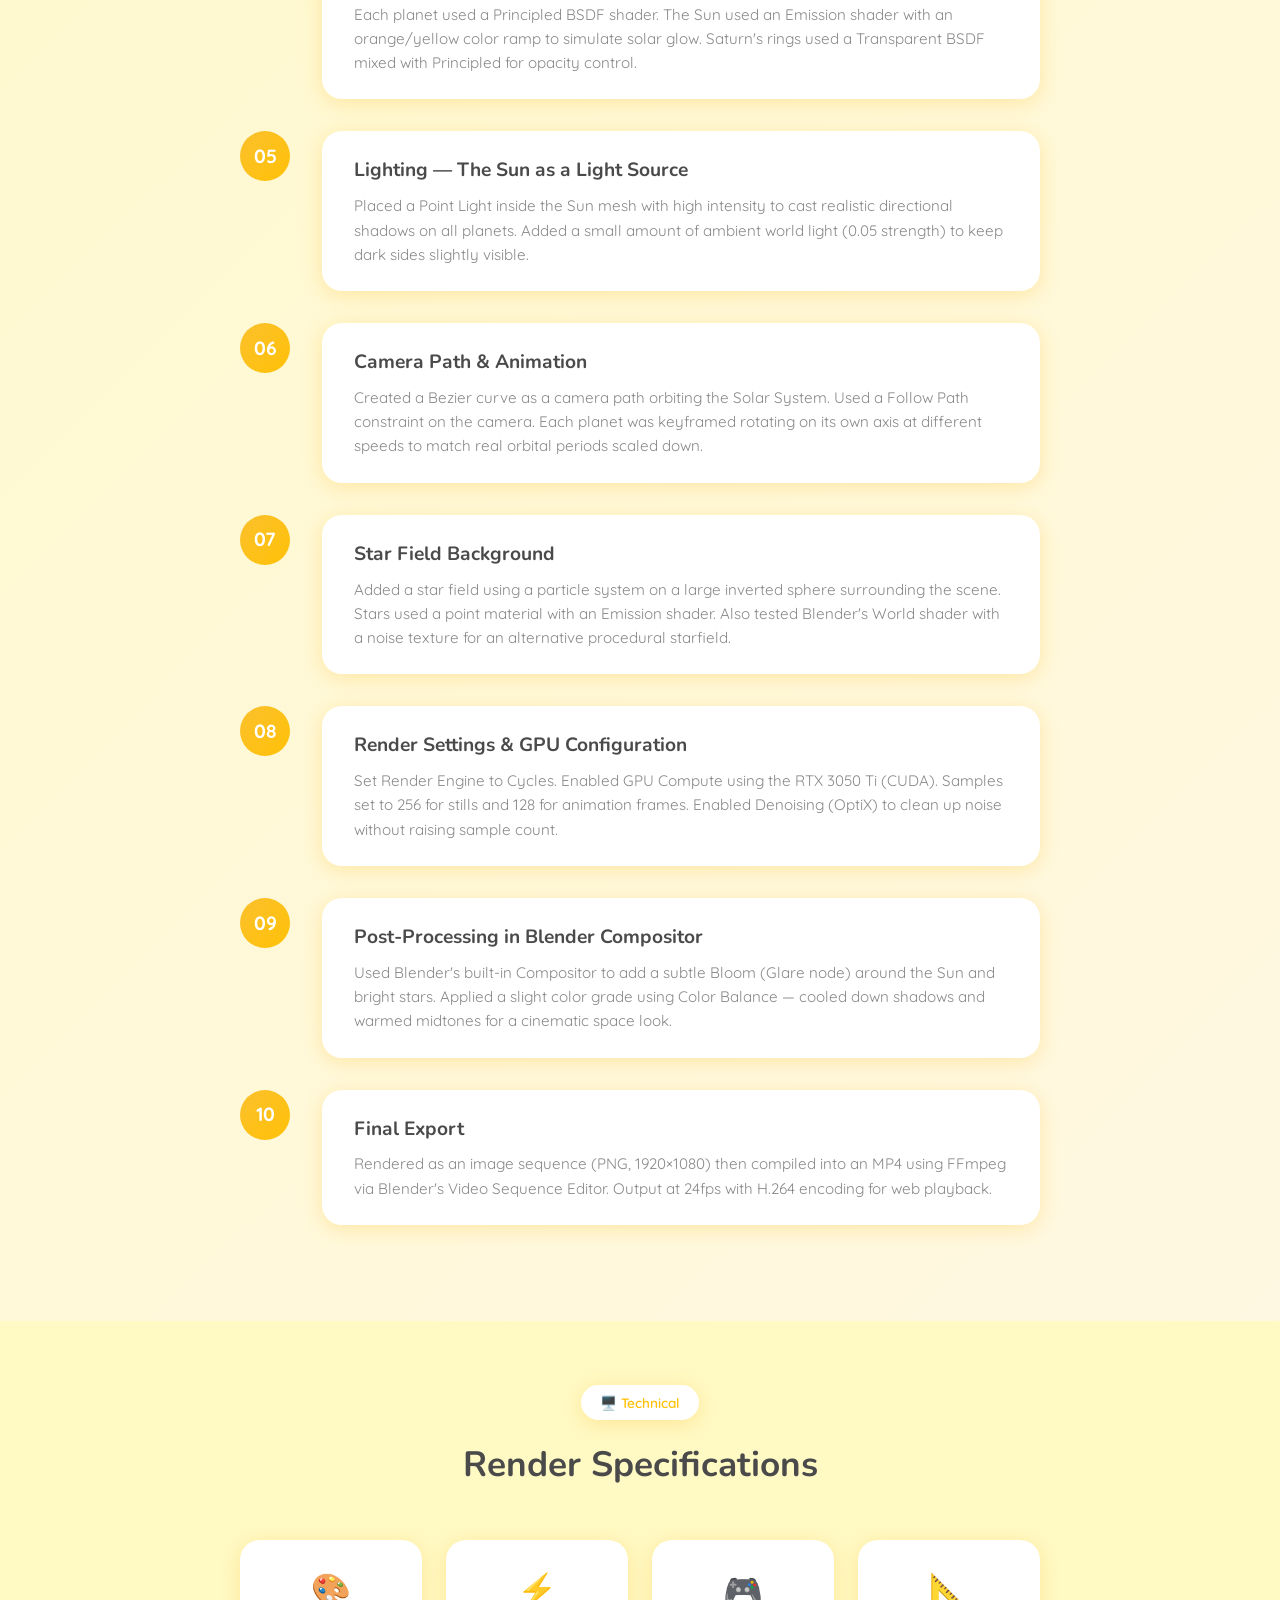
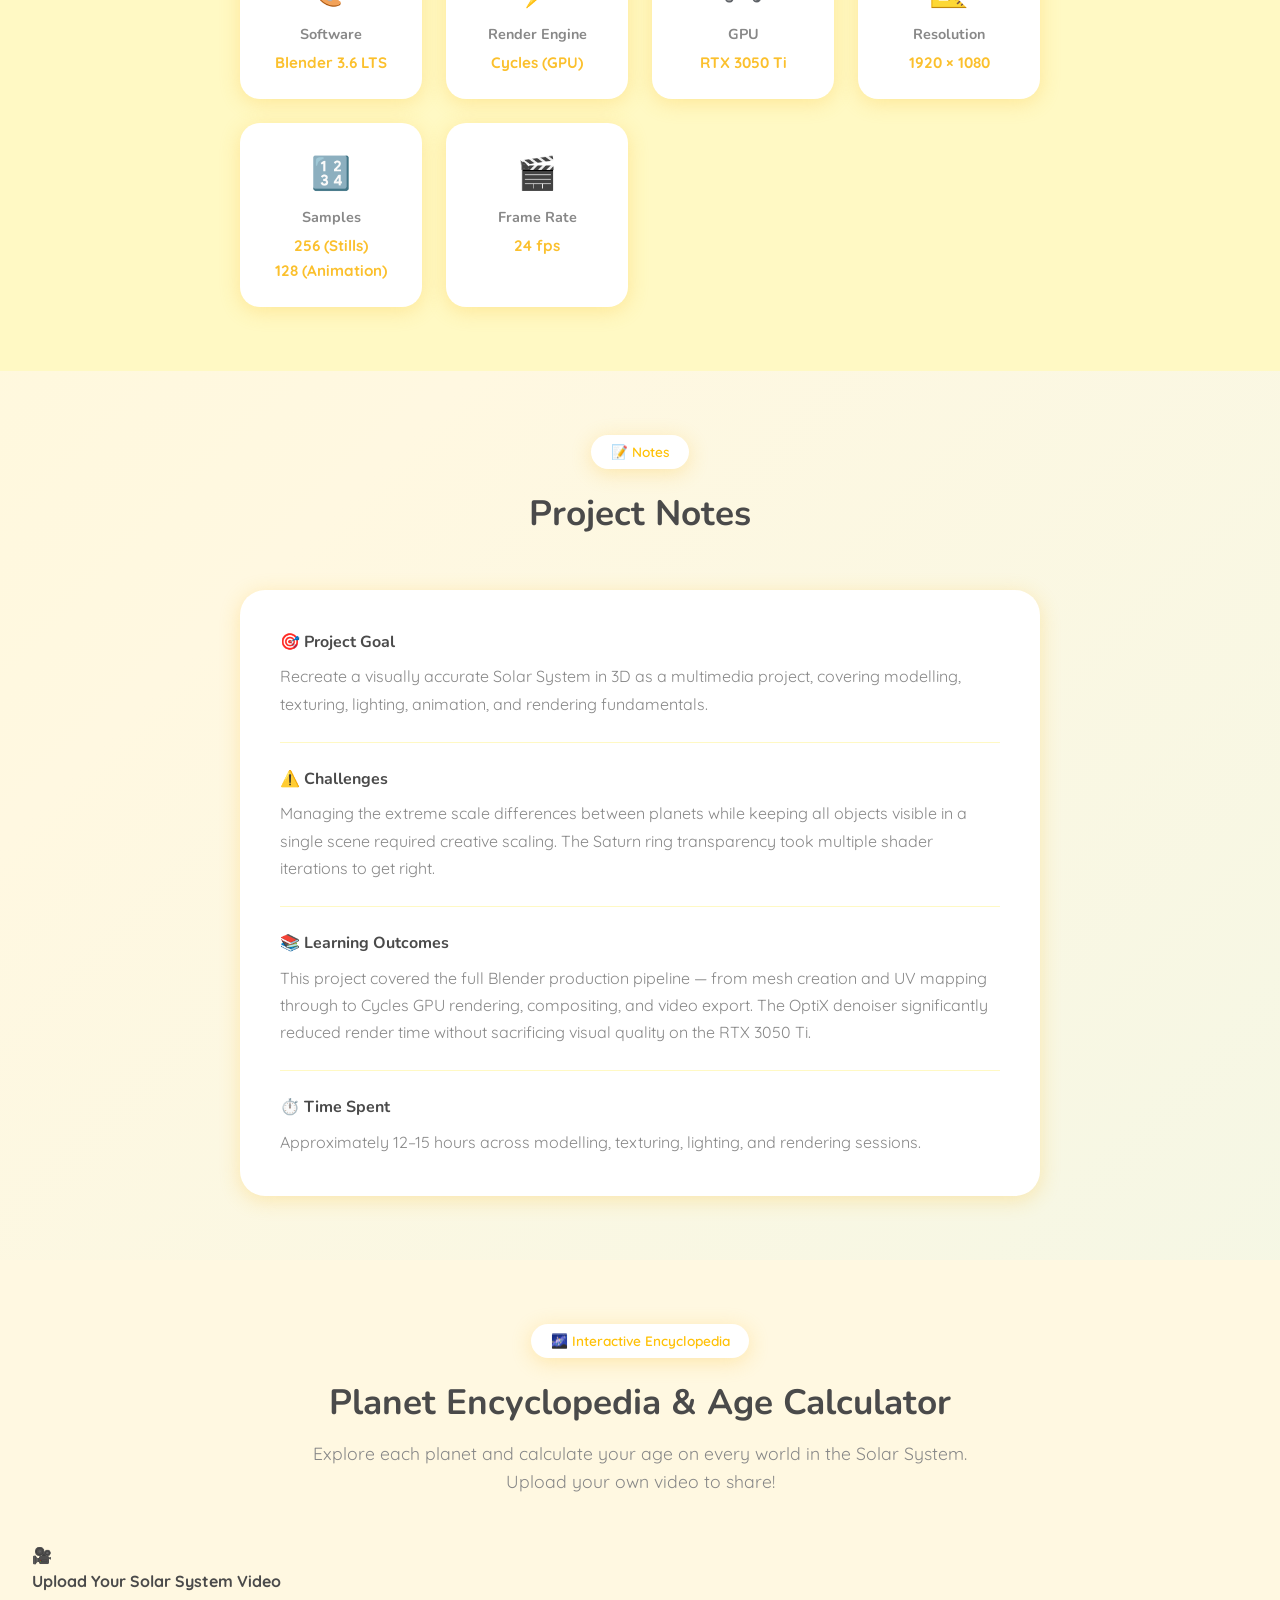
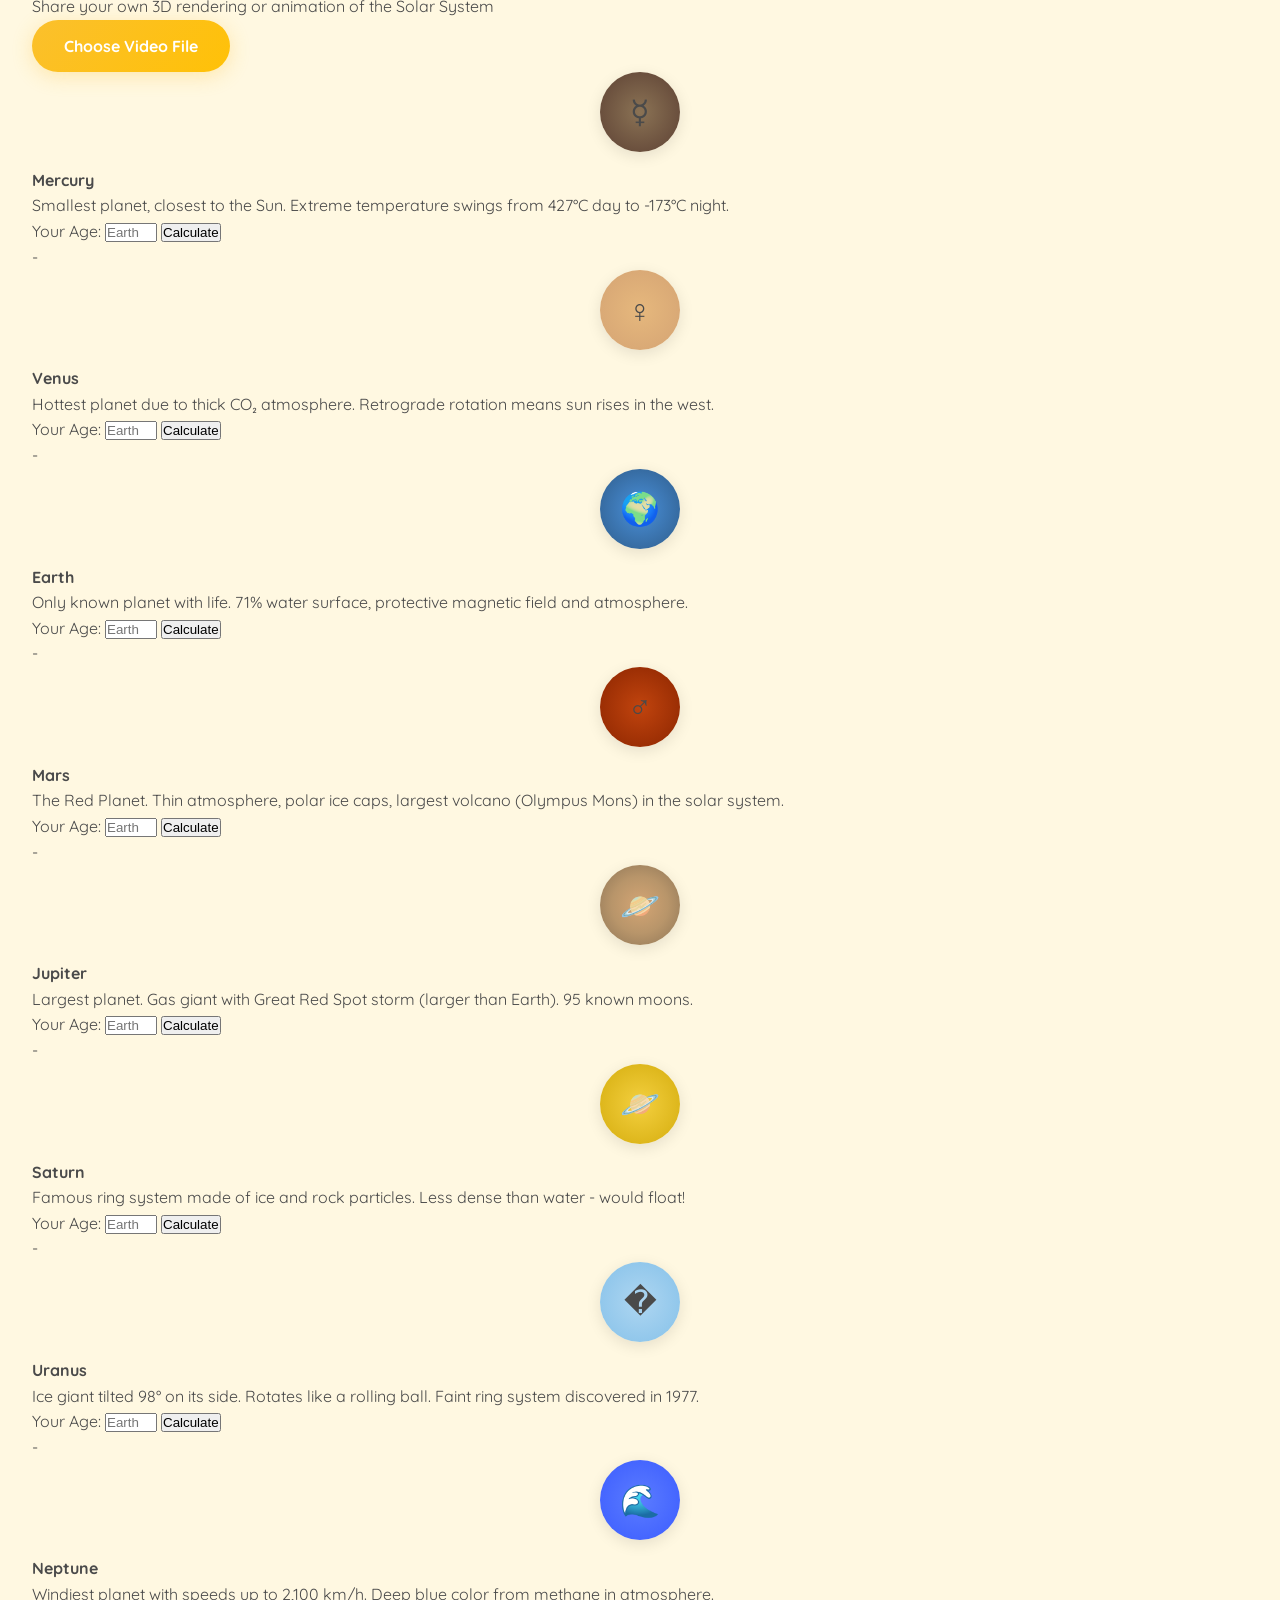
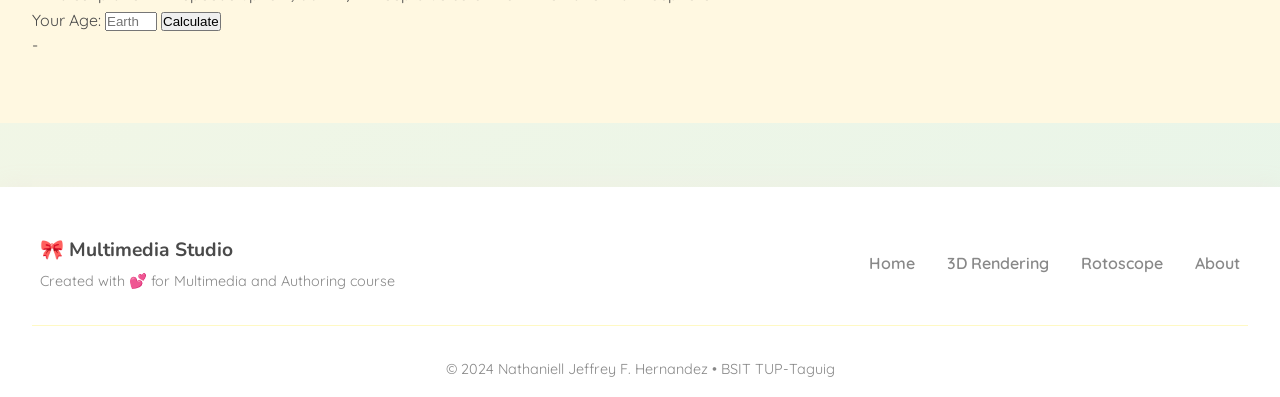
==== commit 86143d29: "Refactor Planet Age Calculator to Planet Encyclopedia Updated the Planet Age Calculator section to i" ====
--- a/multimedia/3d-rendering.html
+++ b/multimedia/3d-rendering.html
@@ -48,8 +48,8 @@
                 <a href="#production" class="btn btn-primary">
                     <span>📋</span> Production Breakdown
                 </a>
-                <a href="#calculator" class="btn btn-secondary">
-                    <span>🪐</span> Planet Age Calculator
+                <a href="#encyclopedia" class="btn btn-secondary">
+                    <span>🌌</span> Planet Encyclopedia
                 </a>
             </div>
         </div>
@@ -61,7 +61,6 @@
             <a href="#production" class="quick-nav-link">📋 Production Breakdown</a>
             <a href="#tech" class="quick-nav-link">🖥️ Tech Info</a>
             <a href="#notes" class="quick-nav-link">📝 Project Notes</a>
-            <a href="#calculator" class="quick-nav-link">🪐 Age Calculator</a>
             <a href="#encyclopedia" class="quick-nav-link">🌌 Planet Encyclopedia</a>
         </div>
     </div>
@@ -225,130 +224,115 @@
         </div>
     </section>
 
-    <!-- Planet Age Calculator -->
-    <section id="calculator" class="section section-purple">
+    <!-- Planet Encyclopedia with Age Calculator -->
+    <section id="encyclopedia" class="section section-purple">
         <div class="section-header">
-            <span class="section-badge">🪐 Interactive</span>
-            <h2 class="section-title">Planet Age Calculator</h2>
-            <p class="section-subtitle">Enter your age in Earth years and see how old you would be on every planet in the Solar System.</p>
-        </div>
-
-        <div class="calculator-card">
-            <div class="calc-input-group">
-                <label for="earth-age">Your Age on Earth 🌍</label>
-                <input type="number" id="earth-age" placeholder="Enter your age" min="0" max="120">
-                <button onclick="calculatePlanetAges()" class="btn btn-primary">Calculate ✨</button>
-            </div>
-            
-            <div id="age-results" class="age-results">
-                <div class="planet-age-item">
-                    <span class="planet-icon">☿️</span>
-                    <div class="planet-info">
-                        <h4>Mercury</h4>
-                        <p class="planet-years" id="mercury-age">-</p>
-                    </div>
-                </div>
-                <div class="planet-age-item">
-                    <span class="planet-icon">♀️</span>
-                    <div class="planet-info">
-                        <h4>Venus</h4>
-                        <p class="planet-years" id="venus-age">-</p>
-                    </div>
-                </div>
-                <div class="planet-age-item">
-                    <span class="planet-icon">🌍</span>
-                    <div class="planet-info">
-                        <h4>Earth</h4>
-                        <p class="planet-years" id="earth-result">-</p>
-                    </div>
-                </div>
-                <div class="planet-age-item">
-                    <span class="planet-icon">♂️</span>
-                    <div class="planet-info">
-                        <h4>Mars</h4>
-                        <p class="planet-years" id="mars-age">-</p>
-                    </div>
-                </div>
-                <div class="planet-age-item">
-                    <span class="planet-icon">🪐</span>
-                    <div class="planet-info">
-                        <h4>Jupiter</h4>
-                        <p class="planet-years" id="jupiter-age">-</p>
-                    </div>
-                </div>
-                <div class="planet-age-item">
-                    <span class="planet-icon">🪐</span>
-                    <div class="planet-info">
-                        <h4>Saturn</h4>
-                        <p class="planet-years" id="saturn-age">-</p>
-                    </div>
-                </div>
-                <div class="planet-age-item">
-                    <span class="planet-icon">🧊</span>
-                    <div class="planet-info">
-                        <h4>Uranus</h4>
-                        <p class="planet-years" id="uranus-age">-</p>
-                    </div>
-                </div>
-                <div class="planet-age-item">
-                    <span class="planet-icon">🌊</span>
-                    <div class="planet-info">
-                        <h4>Neptune</h4>
-                        <p class="planet-years" id="neptune-age">-</p>
-                    </div>
-                </div>
-            </div>
-        </div>
-    </section>
-
-    <!-- Planet Encyclopedia -->
-    <section id="encyclopedia" class="section">
-        <div class="section-header">
-            <span class="section-badge">🌌 Encyclopedia</span>
-            <h2 class="section-title">About Each Planet</h2>
-            <p class="section-subtitle">A quick-reference guide to every world in our Solar System and what makes each one unique.</p>
-        </div>
-
-        <div class="planets-grid">
-            <div class="planet-card">
+            <span class="section-badge">🌌 Interactive Encyclopedia</span>
+            <h2 class="section-title">Planet Encyclopedia & Age Calculator</h2>
+            <p class="section-subtitle">Explore each planet and calculate your age on every world in the Solar System. Upload your own video to share!</p>
+        </div>
+
+        <!-- Video Upload Section -->
+        <div class="video-upload-section">
+            <div class="upload-card">
+                <div class="upload-icon">🎥</div>
+                <h4>Upload Your Solar System Video</h4>
+                <p>Share your own 3D rendering or animation of the Solar System</p>
+                <input type="file" id="video-upload" accept="video/*" style="display: none;">
+                <button onclick="document.getElementById('video-upload').click()" class="btn btn-primary">Choose Video File</button>
+                <div id="upload-preview" class="upload-preview"></div>
+            </div>
+        </div>
+
+        <!-- Planet Cards with Age Calculator -->
+        <div class="planets-encyclopedia-grid">
+            <div class="planet-encyclopedia-card">
                 <div class="planet-visual" style="background: radial-gradient(circle, #8B7355, #5C4033);">☿️</div>
                 <h4>Mercury</h4>
                 <p>Smallest planet, closest to the Sun. Extreme temperature swings from 427°C day to -173°C night.</p>
-            </div>
-            <div class="planet-card">
+                <div class="planet-age-calc">
+                    <label>Your Age:</label>
+                    <input type="number" id="mercury-input" placeholder="Earth years" min="0" max="120">
+                    <button onclick="calculateAge('mercury', 0.24)" class="btn-small">Calculate</button>
+                    <p class="result" id="mercury-result">-</p>
+                </div>
+            </div>
+            <div class="planet-encyclopedia-card">
                 <div class="planet-visual" style="background: radial-gradient(circle, #E6B87D, #D4A373);">♀️</div>
                 <h4>Venus</h4>
                 <p>Hottest planet due to thick CO₂ atmosphere. Retrograde rotation means sun rises in the west.</p>
-            </div>
-            <div class="planet-card">
+                <div class="planet-age-calc">
+                    <label>Your Age:</label>
+                    <input type="number" id="venus-input" placeholder="Earth years" min="0" max="120">
+                    <button onclick="calculateAge('venus', 0.62)" class="btn-small">Calculate</button>
+                    <p class="result" id="venus-result">-</p>
+                </div>
+            </div>
+            <div class="planet-encyclopedia-card">
                 <div class="planet-visual" style="background: radial-gradient(circle, #4A90D9, #2E5C8A);">🌍</div>
                 <h4>Earth</h4>
                 <p>Only known planet with life. 71% water surface, protective magnetic field and atmosphere.</p>
-            </div>
-            <div class="planet-card">
+                <div class="planet-age-calc">
+                    <label>Your Age:</label>
+                    <input type="number" id="earth-input" placeholder="Earth years" min="0" max="120">
+                    <button onclick="calculateAge('earth', 1)" class="btn-small">Calculate</button>
+                    <p class="result" id="earth-result">-</p>
+                </div>
+            </div>
+            <div class="planet-encyclopedia-card">
                 <div class="planet-visual" style="background: radial-gradient(circle, #C1440E, #8B2500);">♂️</div>
                 <h4>Mars</h4>
                 <p>The Red Planet. Thin atmosphere, polar ice caps, largest volcano (Olympus Mons) in the solar system.</p>
-            </div>
-            <div class="planet-card">
+                <div class="planet-age-calc">
+                    <label>Your Age:</label>
+                    <input type="number" id="mars-input" placeholder="Earth years" min="0" max="120">
+                    <button onclick="calculateAge('mars', 1.88)" class="btn-small">Calculate</button>
+                    <p class="result" id="mars-result">-</p>
+                </div>
+            </div>
+            <div class="planet-encyclopedia-card">
                 <div class="planet-visual" style="background: radial-gradient(circle, #D4A574, #B8956A, #8B7355);">🪐</div>
                 <h4>Jupiter</h4>
                 <p>Largest planet. Gas giant with Great Red Spot storm (larger than Earth). 95 known moons.</p>
-            </div>
-            <div class="planet-card">
+                <div class="planet-age-calc">
+                    <label>Your Age:</label>
+                    <input type="number" id="jupiter-input" placeholder="Earth years" min="0" max="120">
+                    <button onclick="calculateAge('jupiter', 11.86)" class="btn-small">Calculate</button>
+                    <p class="result" id="jupiter-result">-</p>
+                </div>
+            </div>
+            <div class="planet-encyclopedia-card">
                 <div class="planet-visual" style="background: radial-gradient(circle, #F4D03F, #D4AC0D);">🪐</div>
                 <h4>Saturn</h4>
                 <p>Famous ring system made of ice and rock particles. Less dense than water - would float!</p>
-            </div>
-            <div class="planet-card">
-                <div class="planet-visual" style="background: radial-gradient(circle, #AED6F1, #85C1E9);">🧊</div>
+                <div class="planet-age-calc">
+                    <label>Your Age:</label>
+                    <input type="number" id="saturn-input" placeholder="Earth years" min="0" max="120">
+                    <button onclick="calculateAge('saturn', 29.46)" class="btn-small">Calculate</button>
+                    <p class="result" id="saturn-result">-</p>
+                </div>
+            </div>
+            <div class="planet-encyclopedia-card">
+                <div class="planet-visual" style="background: radial-gradient(circle, #AED6F1, #85C1E9);">�</div>
                 <h4>Uranus</h4>
                 <p>Ice giant tilted 98° on its side. Rotates like a rolling ball. Faint ring system discovered in 1977.</p>
-            </div>
-            <div class="planet-card">
+                <div class="planet-age-calc">
+                    <label>Your Age:</label>
+                    <input type="number" id="uranus-input" placeholder="Earth years" min="0" max="120">
+                    <button onclick="calculateAge('uranus', 84.01)" class="btn-small">Calculate</button>
+                    <p class="result" id="uranus-result">-</p>
+                </div>
+            </div>
+            <div class="planet-encyclopedia-card">
                 <div class="planet-visual" style="background: radial-gradient(circle, #5B7CFF, #3B5CFF);">🌊</div>
                 <h4>Neptune</h4>
                 <p>Windiest planet with speeds up to 2,100 km/h. Deep blue color from methane in atmosphere.</p>
+                <div class="planet-age-calc">
+                    <label>Your Age:</label>
+                    <input type="number" id="neptune-input" placeholder="Earth years" min="0" max="120">
+                    <button onclick="calculateAge('neptune', 164.8)" class="btn-small">Calculate</button>
+                    <p class="result" id="neptune-result">-</p>
+                </div>
             </div>
         </div>
     </section>
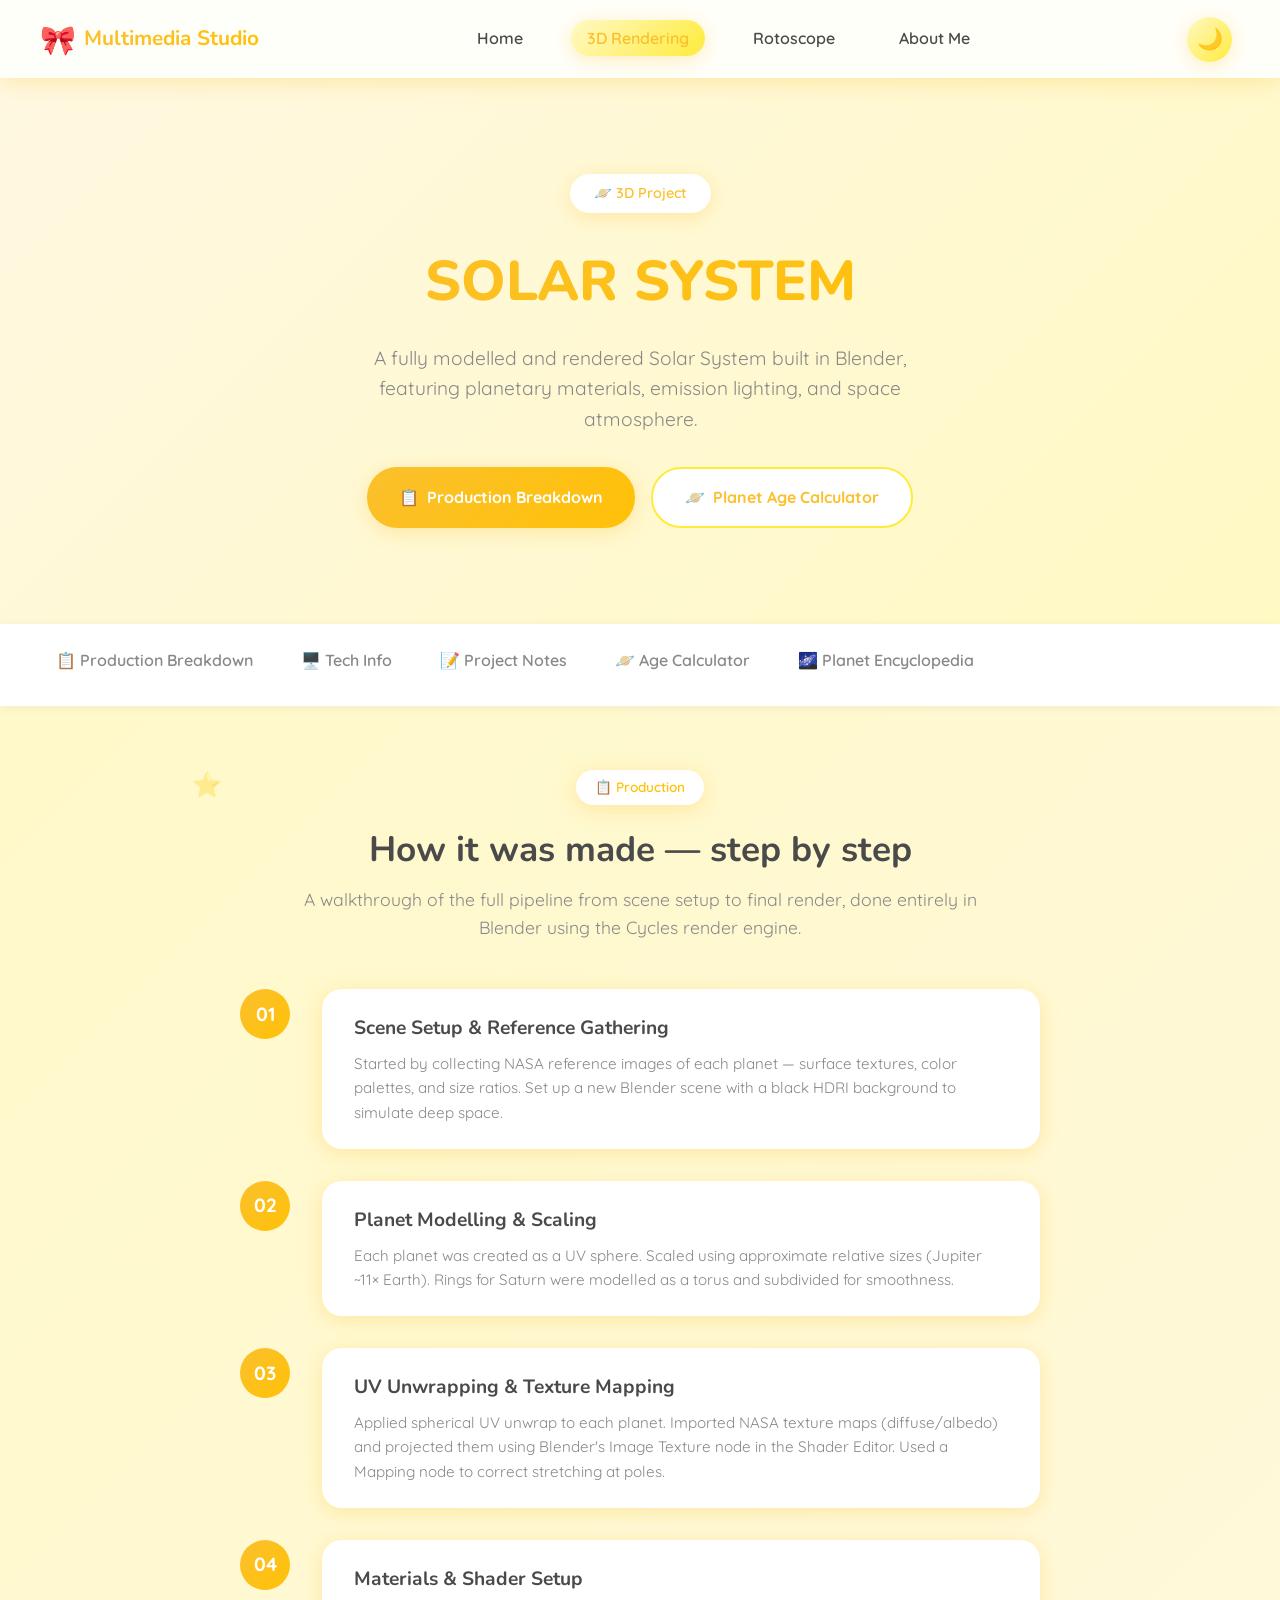
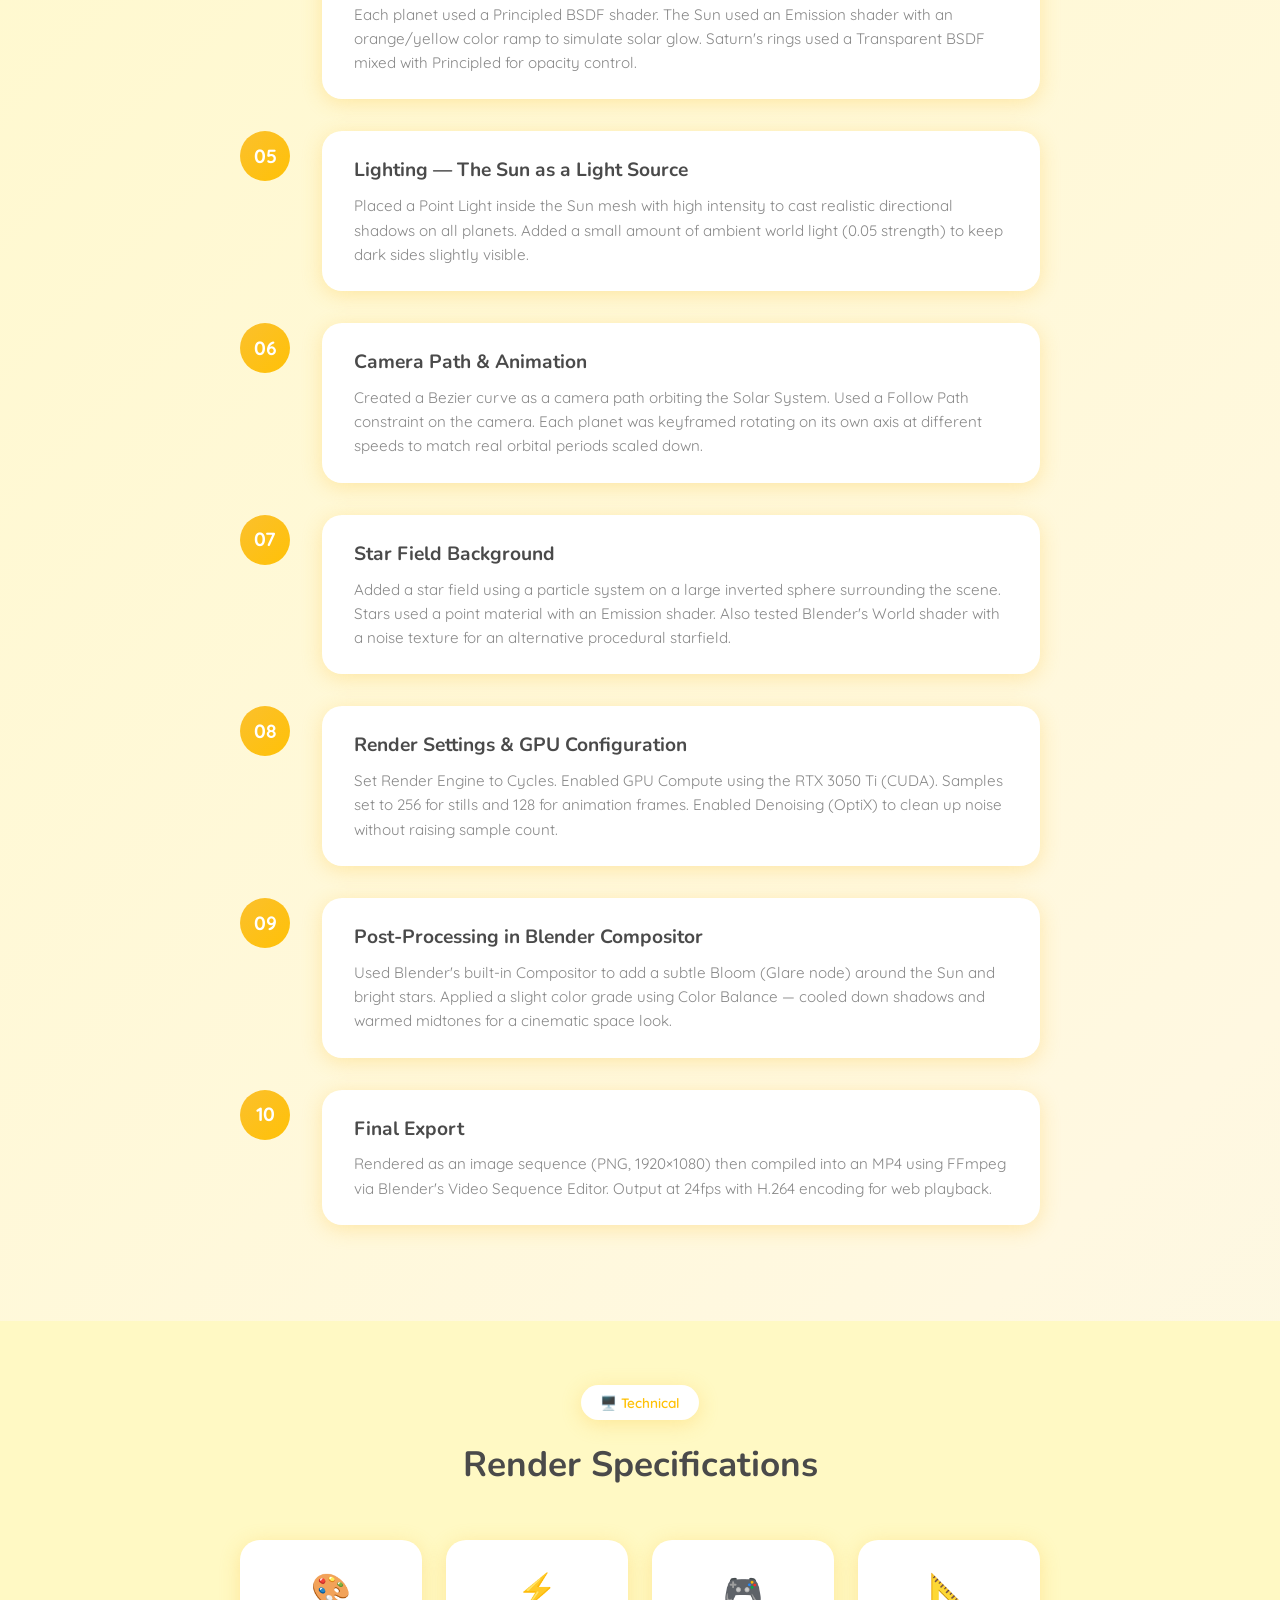
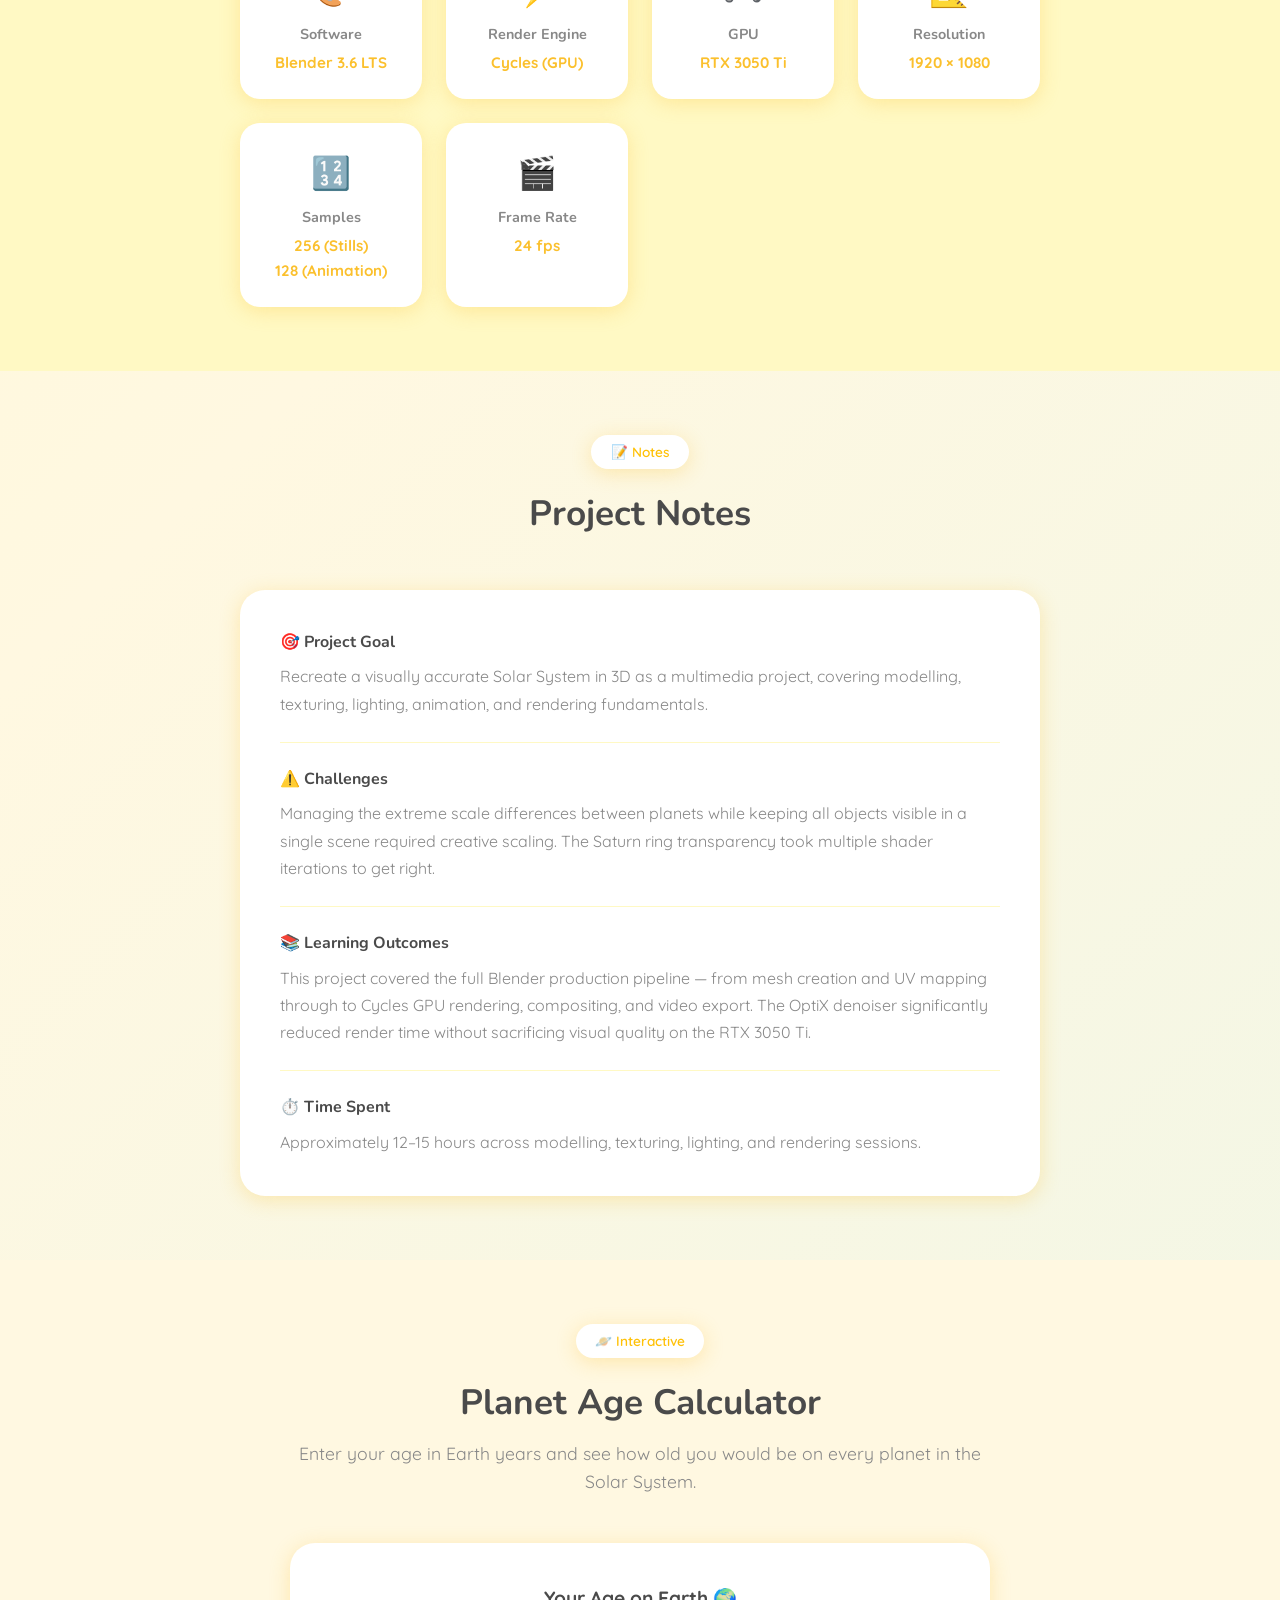
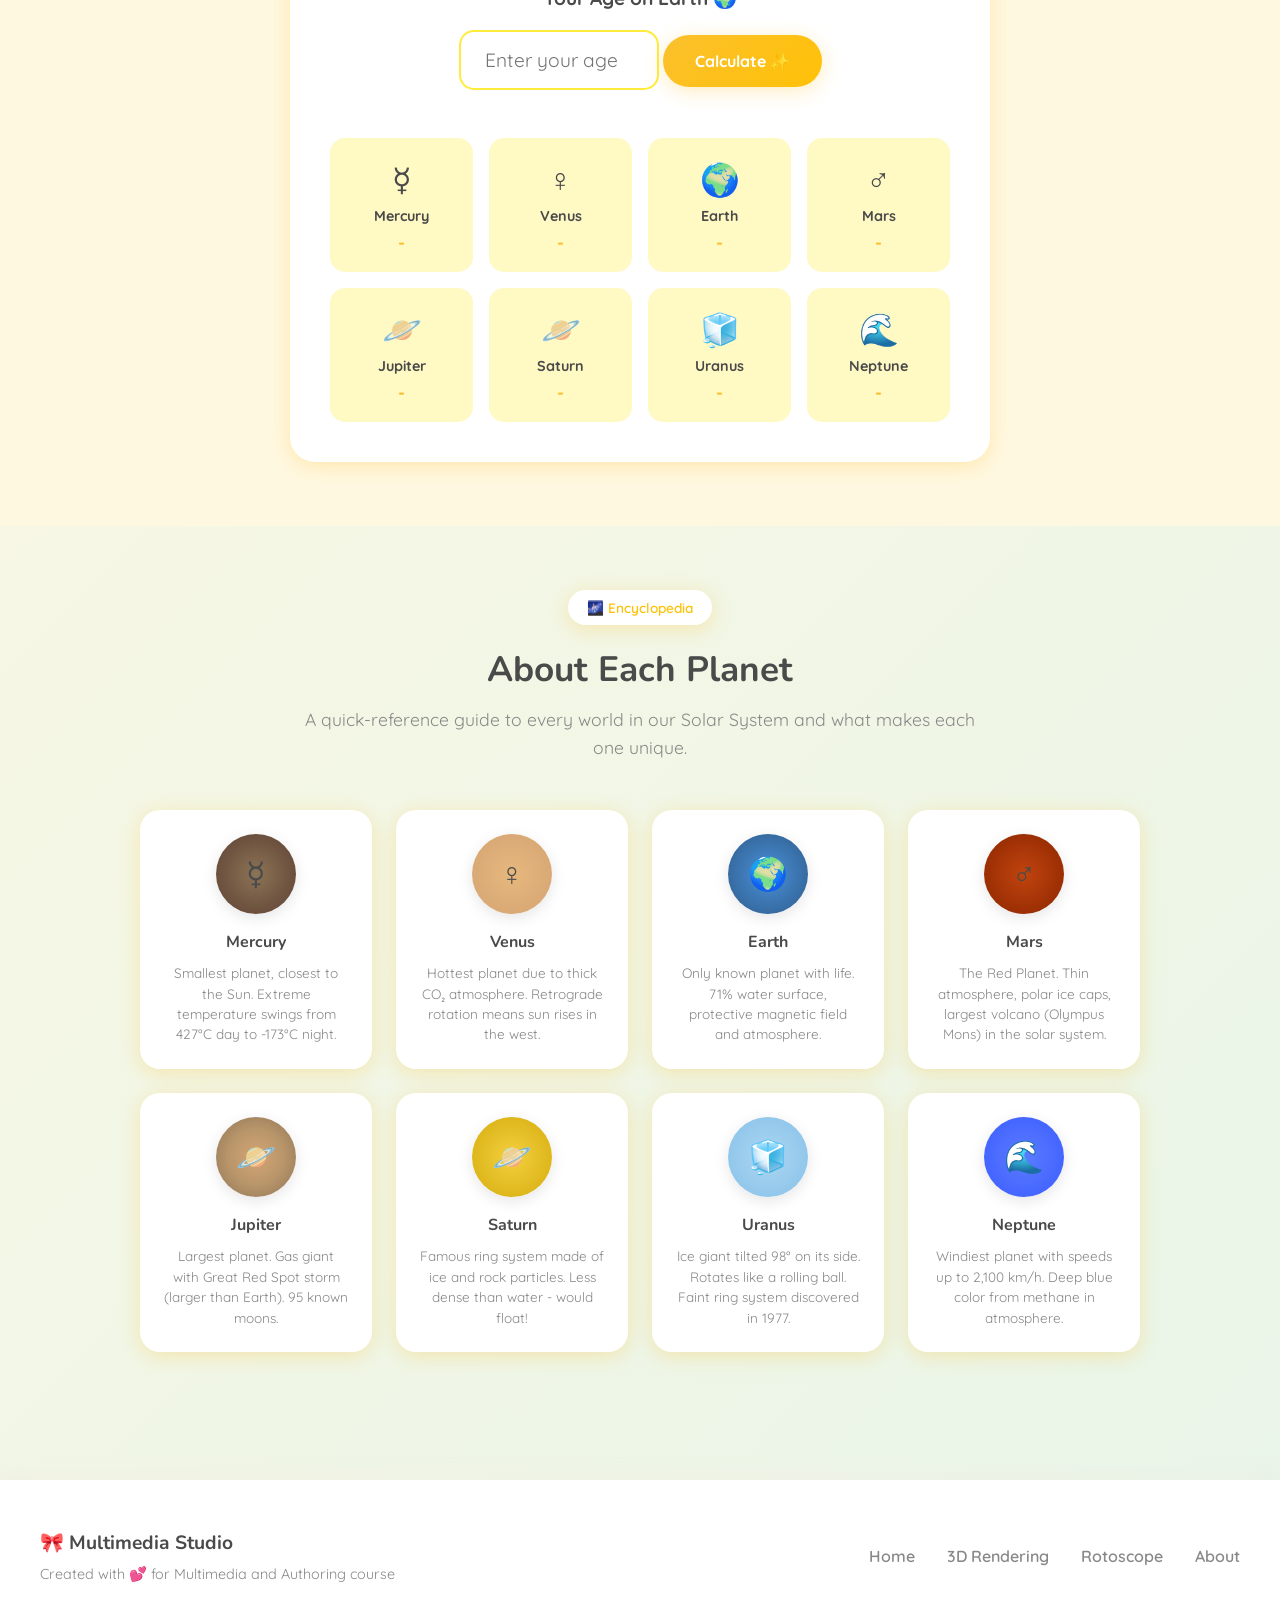
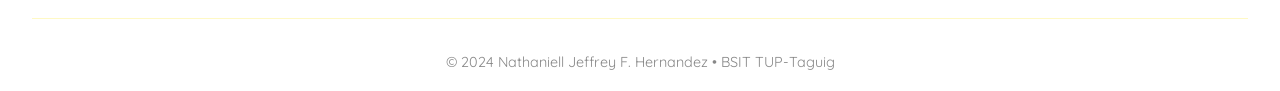
==== commit 1192dd62: "Update section for Planet Age Calculator Replaced 'Planet Encyclopedia' section with 'Planet Age Cal" ====
--- a/multimedia/3d-rendering.html
+++ b/multimedia/3d-rendering.html
@@ -48,8 +48,8 @@
                 <a href="#production" class="btn btn-primary">
                     <span>📋</span> Production Breakdown
                 </a>
-                <a href="#encyclopedia" class="btn btn-secondary">
-                    <span>🌌</span> Planet Encyclopedia
+                <a href="#calculator" class="btn btn-secondary">
+                    <span>🪐</span> Planet Age Calculator
                 </a>
             </div>
         </div>
@@ -61,6 +61,7 @@
             <a href="#production" class="quick-nav-link">📋 Production Breakdown</a>
             <a href="#tech" class="quick-nav-link">🖥️ Tech Info</a>
             <a href="#notes" class="quick-nav-link">📝 Project Notes</a>
+            <a href="#calculator" class="quick-nav-link">🪐 Age Calculator</a>
             <a href="#encyclopedia" class="quick-nav-link">🌌 Planet Encyclopedia</a>
         </div>
     </div>
@@ -224,115 +225,130 @@
         </div>
     </section>
 
-    <!-- Planet Encyclopedia with Age Calculator -->
-    <section id="encyclopedia" class="section section-purple">
-        <div class="section-header">
-            <span class="section-badge">🌌 Interactive Encyclopedia</span>
-            <h2 class="section-title">Planet Encyclopedia & Age Calculator</h2>
-            <p class="section-subtitle">Explore each planet and calculate your age on every world in the Solar System. Upload your own video to share!</p>
-        </div>
-
-        <!-- Video Upload Section -->
-        <div class="video-upload-section">
-            <div class="upload-card">
-                <div class="upload-icon">🎥</div>
-                <h4>Upload Your Solar System Video</h4>
-                <p>Share your own 3D rendering or animation of the Solar System</p>
-                <input type="file" id="video-upload" accept="video/*" style="display: none;">
-                <button onclick="document.getElementById('video-upload').click()" class="btn btn-primary">Choose Video File</button>
-                <div id="upload-preview" class="upload-preview"></div>
-            </div>
-        </div>
-
-        <!-- Planet Cards with Age Calculator -->
-        <div class="planets-encyclopedia-grid">
-            <div class="planet-encyclopedia-card">
+    <!-- Planet Age Calculator -->
+    <section id="calculator" class="section section-purple">
+        <div class="section-header">
+            <span class="section-badge">🪐 Interactive</span>
+            <h2 class="section-title">Planet Age Calculator</h2>
+            <p class="section-subtitle">Enter your age in Earth years and see how old you would be on every planet in the Solar System.</p>
+        </div>
+
+        <div class="calculator-card">
+            <div class="calc-input-group">
+                <label for="earth-age">Your Age on Earth 🌍</label>
+                <input type="number" id="earth-age" placeholder="Enter your age" min="0" max="120">
+                <button onclick="calculatePlanetAges()" class="btn btn-primary">Calculate ✨</button>
+            </div>
+            
+            <div id="age-results" class="age-results">
+                <div class="planet-age-item">
+                    <span class="planet-icon">☿️</span>
+                    <div class="planet-info">
+                        <h4>Mercury</h4>
+                        <p class="planet-years" id="mercury-age">-</p>
+                    </div>
+                </div>
+                <div class="planet-age-item">
+                    <span class="planet-icon">♀️</span>
+                    <div class="planet-info">
+                        <h4>Venus</h4>
+                        <p class="planet-years" id="venus-age">-</p>
+                    </div>
+                </div>
+                <div class="planet-age-item">
+                    <span class="planet-icon">🌍</span>
+                    <div class="planet-info">
+                        <h4>Earth</h4>
+                        <p class="planet-years" id="earth-result">-</p>
+                    </div>
+                </div>
+                <div class="planet-age-item">
+                    <span class="planet-icon">♂️</span>
+                    <div class="planet-info">
+                        <h4>Mars</h4>
+                        <p class="planet-years" id="mars-age">-</p>
+                    </div>
+                </div>
+                <div class="planet-age-item">
+                    <span class="planet-icon">🪐</span>
+                    <div class="planet-info">
+                        <h4>Jupiter</h4>
+                        <p class="planet-years" id="jupiter-age">-</p>
+                    </div>
+                </div>
+                <div class="planet-age-item">
+                    <span class="planet-icon">🪐</span>
+                    <div class="planet-info">
+                        <h4>Saturn</h4>
+                        <p class="planet-years" id="saturn-age">-</p>
+                    </div>
+                </div>
+                <div class="planet-age-item">
+                    <span class="planet-icon">🧊</span>
+                    <div class="planet-info">
+                        <h4>Uranus</h4>
+                        <p class="planet-years" id="uranus-age">-</p>
+                    </div>
+                </div>
+                <div class="planet-age-item">
+                    <span class="planet-icon">🌊</span>
+                    <div class="planet-info">
+                        <h4>Neptune</h4>
+                        <p class="planet-years" id="neptune-age">-</p>
+                    </div>
+                </div>
+            </div>
+        </div>
+    </section>
+
+    <!-- Planet Encyclopedia -->
+    <section id="encyclopedia" class="section">
+        <div class="section-header">
+            <span class="section-badge">🌌 Encyclopedia</span>
+            <h2 class="section-title">About Each Planet</h2>
+            <p class="section-subtitle">A quick-reference guide to every world in our Solar System and what makes each one unique.</p>
+        </div>
+
+        <div class="planets-grid">
+            <div class="planet-card">
                 <div class="planet-visual" style="background: radial-gradient(circle, #8B7355, #5C4033);">☿️</div>
                 <h4>Mercury</h4>
                 <p>Smallest planet, closest to the Sun. Extreme temperature swings from 427°C day to -173°C night.</p>
-                <div class="planet-age-calc">
-                    <label>Your Age:</label>
-                    <input type="number" id="mercury-input" placeholder="Earth years" min="0" max="120">
-                    <button onclick="calculateAge('mercury', 0.24)" class="btn-small">Calculate</button>
-                    <p class="result" id="mercury-result">-</p>
-                </div>
-            </div>
-            <div class="planet-encyclopedia-card">
+            </div>
+            <div class="planet-card">
                 <div class="planet-visual" style="background: radial-gradient(circle, #E6B87D, #D4A373);">♀️</div>
                 <h4>Venus</h4>
                 <p>Hottest planet due to thick CO₂ atmosphere. Retrograde rotation means sun rises in the west.</p>
-                <div class="planet-age-calc">
-                    <label>Your Age:</label>
-                    <input type="number" id="venus-input" placeholder="Earth years" min="0" max="120">
-                    <button onclick="calculateAge('venus', 0.62)" class="btn-small">Calculate</button>
-                    <p class="result" id="venus-result">-</p>
-                </div>
-            </div>
-            <div class="planet-encyclopedia-card">
+            </div>
+            <div class="planet-card">
                 <div class="planet-visual" style="background: radial-gradient(circle, #4A90D9, #2E5C8A);">🌍</div>
                 <h4>Earth</h4>
                 <p>Only known planet with life. 71% water surface, protective magnetic field and atmosphere.</p>
-                <div class="planet-age-calc">
-                    <label>Your Age:</label>
-                    <input type="number" id="earth-input" placeholder="Earth years" min="0" max="120">
-                    <button onclick="calculateAge('earth', 1)" class="btn-small">Calculate</button>
-                    <p class="result" id="earth-result">-</p>
-                </div>
-            </div>
-            <div class="planet-encyclopedia-card">
+            </div>
+            <div class="planet-card">
                 <div class="planet-visual" style="background: radial-gradient(circle, #C1440E, #8B2500);">♂️</div>
                 <h4>Mars</h4>
                 <p>The Red Planet. Thin atmosphere, polar ice caps, largest volcano (Olympus Mons) in the solar system.</p>
-                <div class="planet-age-calc">
-                    <label>Your Age:</label>
-                    <input type="number" id="mars-input" placeholder="Earth years" min="0" max="120">
-                    <button onclick="calculateAge('mars', 1.88)" class="btn-small">Calculate</button>
-                    <p class="result" id="mars-result">-</p>
-                </div>
-            </div>
-            <div class="planet-encyclopedia-card">
+            </div>
+            <div class="planet-card">
                 <div class="planet-visual" style="background: radial-gradient(circle, #D4A574, #B8956A, #8B7355);">🪐</div>
                 <h4>Jupiter</h4>
                 <p>Largest planet. Gas giant with Great Red Spot storm (larger than Earth). 95 known moons.</p>
-                <div class="planet-age-calc">
-                    <label>Your Age:</label>
-                    <input type="number" id="jupiter-input" placeholder="Earth years" min="0" max="120">
-                    <button onclick="calculateAge('jupiter', 11.86)" class="btn-small">Calculate</button>
-                    <p class="result" id="jupiter-result">-</p>
-                </div>
-            </div>
-            <div class="planet-encyclopedia-card">
+            </div>
+            <div class="planet-card">
                 <div class="planet-visual" style="background: radial-gradient(circle, #F4D03F, #D4AC0D);">🪐</div>
                 <h4>Saturn</h4>
                 <p>Famous ring system made of ice and rock particles. Less dense than water - would float!</p>
-                <div class="planet-age-calc">
-                    <label>Your Age:</label>
-                    <input type="number" id="saturn-input" placeholder="Earth years" min="0" max="120">
-                    <button onclick="calculateAge('saturn', 29.46)" class="btn-small">Calculate</button>
-                    <p class="result" id="saturn-result">-</p>
-                </div>
-            </div>
-            <div class="planet-encyclopedia-card">
-                <div class="planet-visual" style="background: radial-gradient(circle, #AED6F1, #85C1E9);">�</div>
+            </div>
+            <div class="planet-card">
+                <div class="planet-visual" style="background: radial-gradient(circle, #AED6F1, #85C1E9);">🧊</div>
                 <h4>Uranus</h4>
                 <p>Ice giant tilted 98° on its side. Rotates like a rolling ball. Faint ring system discovered in 1977.</p>
-                <div class="planet-age-calc">
-                    <label>Your Age:</label>
-                    <input type="number" id="uranus-input" placeholder="Earth years" min="0" max="120">
-                    <button onclick="calculateAge('uranus', 84.01)" class="btn-small">Calculate</button>
-                    <p class="result" id="uranus-result">-</p>
-                </div>
-            </div>
-            <div class="planet-encyclopedia-card">
+            </div>
+            <div class="planet-card">
                 <div class="planet-visual" style="background: radial-gradient(circle, #5B7CFF, #3B5CFF);">🌊</div>
                 <h4>Neptune</h4>
                 <p>Windiest planet with speeds up to 2,100 km/h. Deep blue color from methane in atmosphere.</p>
-                <div class="planet-age-calc">
-                    <label>Your Age:</label>
-                    <input type="number" id="neptune-input" placeholder="Earth years" min="0" max="120">
-                    <button onclick="calculateAge('neptune', 164.8)" class="btn-small">Calculate</button>
-                    <p class="result" id="neptune-result">-</p>
-                </div>
             </div>
         </div>
     </section>
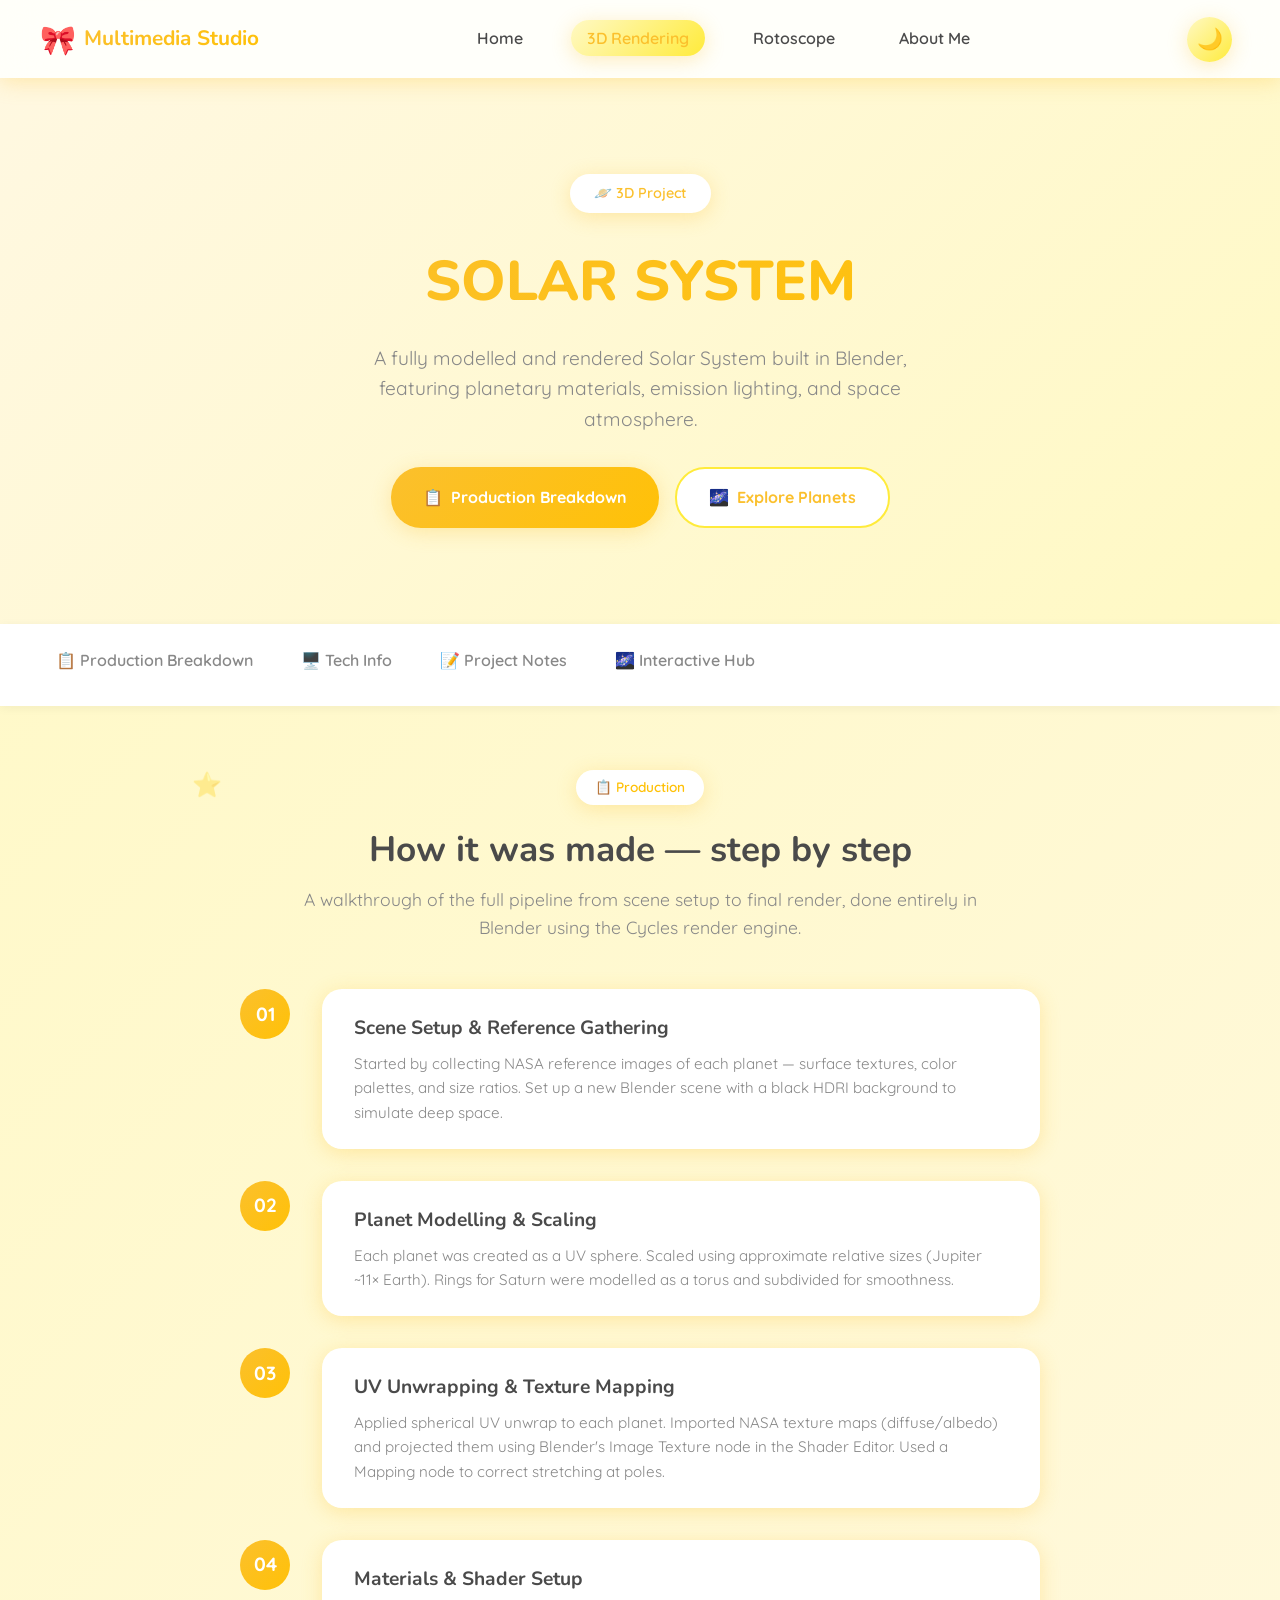
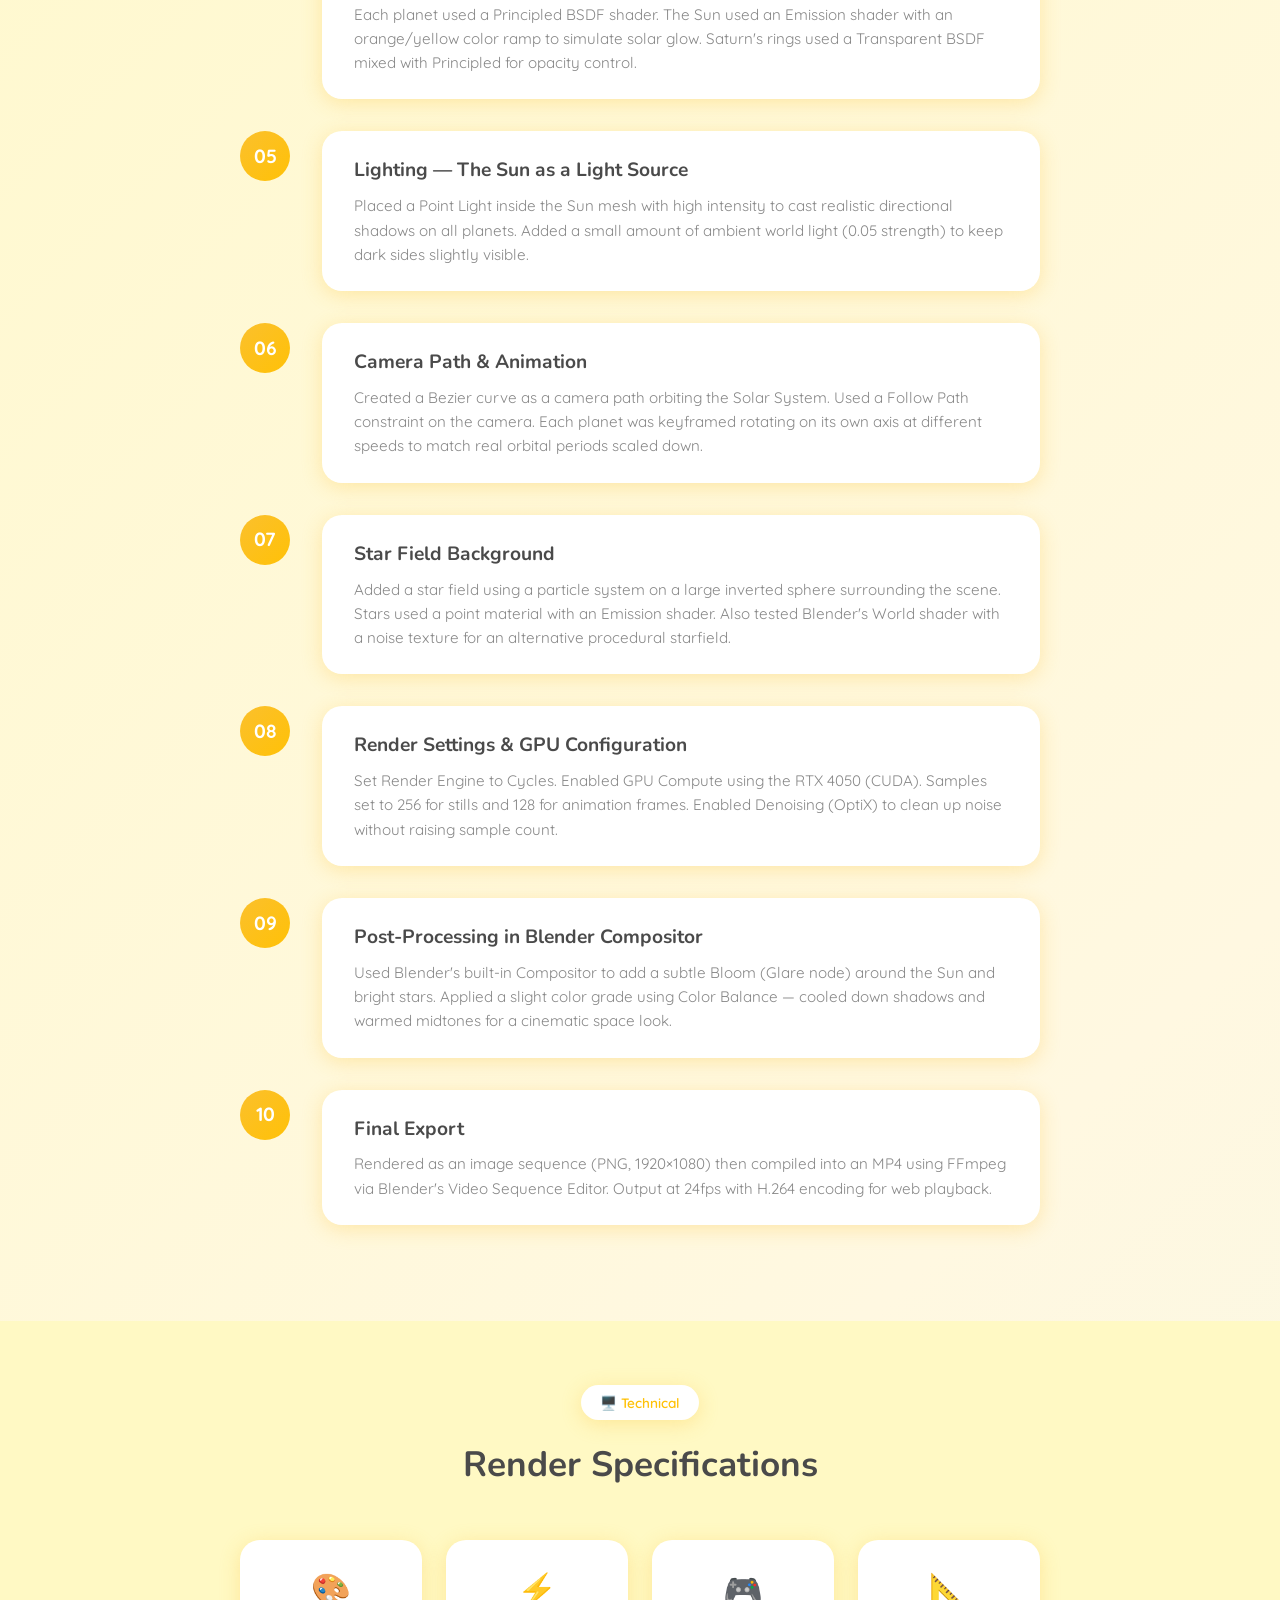
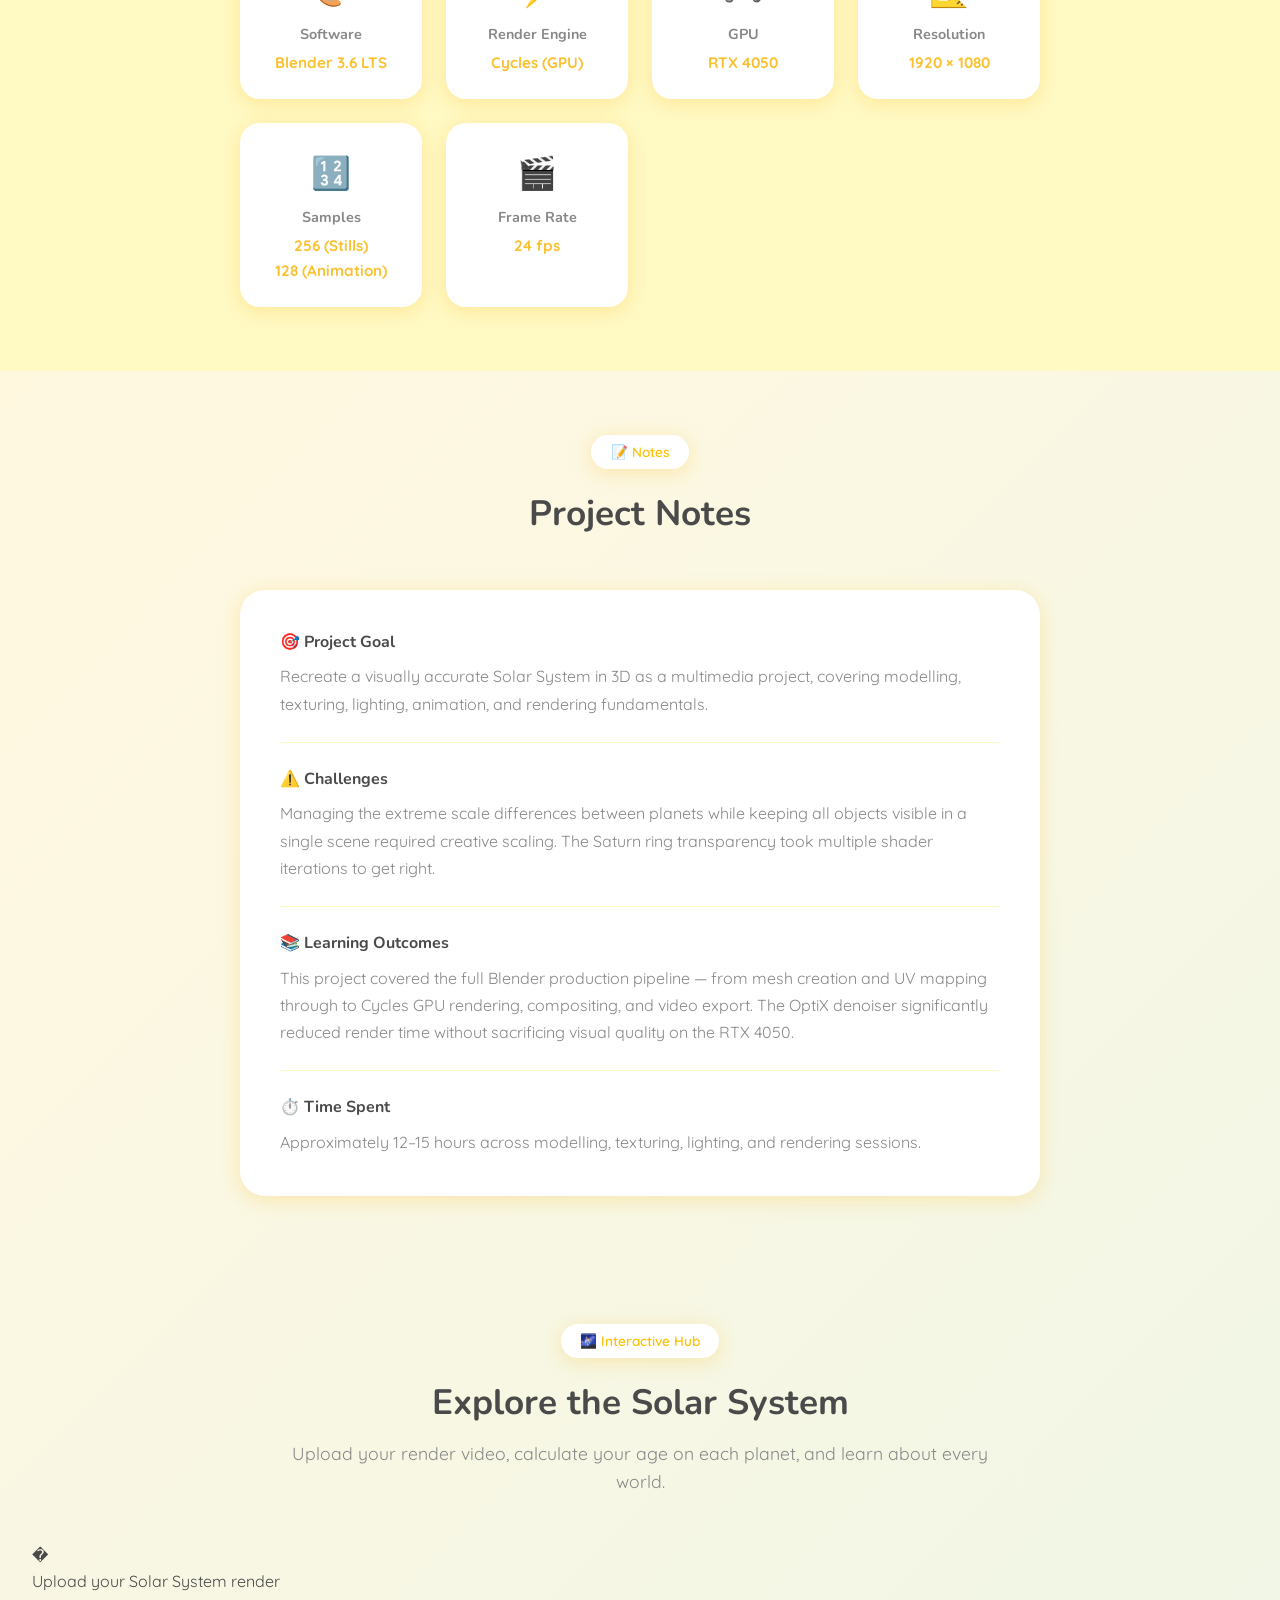
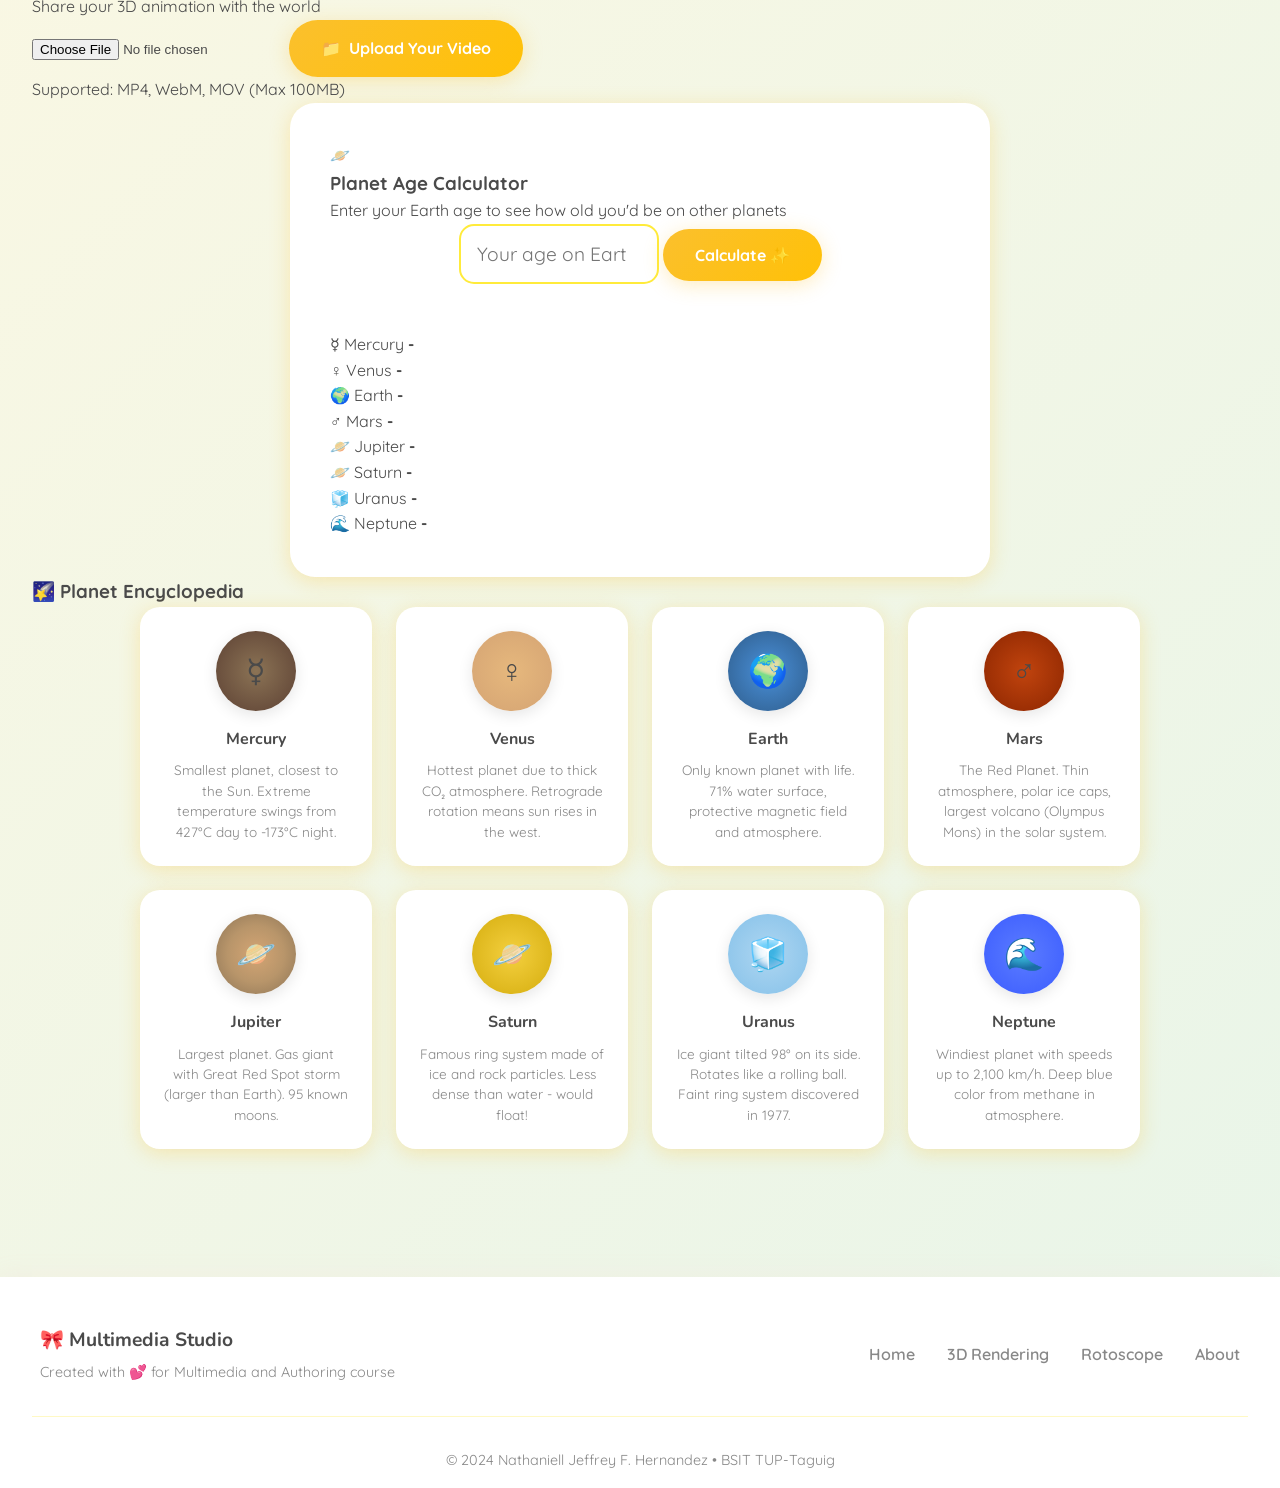
==== commit 1bf834c1: "Revamp Planet Age Calculator to Interactive Hub Updated the Planet Age Calculator section to the Int" ====
--- a/multimedia/3d-rendering.html
+++ b/multimedia/3d-rendering.html
@@ -48,8 +48,8 @@
                 <a href="#production" class="btn btn-primary">
                     <span>📋</span> Production Breakdown
                 </a>
-                <a href="#calculator" class="btn btn-secondary">
-                    <span>🪐</span> Planet Age Calculator
+                <a href="#encyclopedia" class="btn btn-secondary">
+                    <span>🌌</span> Explore Planets
                 </a>
             </div>
         </div>
@@ -61,8 +61,7 @@
             <a href="#production" class="quick-nav-link">📋 Production Breakdown</a>
             <a href="#tech" class="quick-nav-link">🖥️ Tech Info</a>
             <a href="#notes" class="quick-nav-link">📝 Project Notes</a>
-            <a href="#calculator" class="quick-nav-link">🪐 Age Calculator</a>
-            <a href="#encyclopedia" class="quick-nav-link">🌌 Planet Encyclopedia</a>
+            <a href="#encyclopedia" class="quick-nav-link">🌌 Interactive Hub</a>
         </div>
     </div>
 
@@ -135,7 +134,7 @@
                 <div class="timeline-number">08</div>
                 <div class="timeline-content">
                     <h3>Render Settings & GPU Configuration</h3>
-                    <p>Set Render Engine to Cycles. Enabled GPU Compute using the RTX 3050 Ti (CUDA). Samples set to 256 for stills and 128 for animation frames. Enabled Denoising (OptiX) to clean up noise without raising sample count.</p>
+                    <p>Set Render Engine to Cycles. Enabled GPU Compute using the RTX 4050 (CUDA). Samples set to 256 for stills and 128 for animation frames. Enabled Denoising (OptiX) to clean up noise without raising sample count.</p>
                 </div>
             </div>
 
@@ -178,7 +177,7 @@
             <div class="spec-card">
                 <div class="spec-icon">🎮</div>
                 <h4>GPU</h4>
-                <p>RTX 3050 Ti</p>
+                <p>RTX 4050</p>
             </div>
             <div class="spec-card">
                 <div class="spec-icon">📐</div>
@@ -216,7 +215,7 @@
             </div>
             <div class="note-item">
                 <h4>📚 Learning Outcomes</h4>
-                <p>This project covered the full Blender production pipeline — from mesh creation and UV mapping through to Cycles GPU rendering, compositing, and video export. The OptiX denoiser significantly reduced render time without sacrificing visual quality on the RTX 3050 Ti.</p>
+                <p>This project covered the full Blender production pipeline — from mesh creation and UV mapping through to Cycles GPU rendering, compositing, and video export. The OptiX denoiser significantly reduced render time without sacrificing visual quality on the RTX 4050.</p>
             </div>
             <div class="note-item">
                 <h4>⏱️ Time Spent</h4>
@@ -225,130 +224,126 @@
         </div>
     </section>
 
-    <!-- Planet Age Calculator -->
-    <section id="calculator" class="section section-purple">
-        <div class="section-header">
-            <span class="section-badge">🪐 Interactive</span>
-            <h2 class="section-title">Planet Age Calculator</h2>
-            <p class="section-subtitle">Enter your age in Earth years and see how old you would be on every planet in the Solar System.</p>
-        </div>
-
-        <div class="calculator-card">
-            <div class="calc-input-group">
-                <label for="earth-age">Your Age on Earth 🌍</label>
-                <input type="number" id="earth-age" placeholder="Enter your age" min="0" max="120">
-                <button onclick="calculatePlanetAges()" class="btn btn-primary">Calculate ✨</button>
-            </div>
-            
-            <div id="age-results" class="age-results">
-                <div class="planet-age-item">
-                    <span class="planet-icon">☿️</span>
-                    <div class="planet-info">
-                        <h4>Mercury</h4>
-                        <p class="planet-years" id="mercury-age">-</p>
-                    </div>
-                </div>
-                <div class="planet-age-item">
-                    <span class="planet-icon">♀️</span>
-                    <div class="planet-info">
-                        <h4>Venus</h4>
-                        <p class="planet-years" id="venus-age">-</p>
-                    </div>
-                </div>
-                <div class="planet-age-item">
-                    <span class="planet-icon">🌍</span>
-                    <div class="planet-info">
-                        <h4>Earth</h4>
-                        <p class="planet-years" id="earth-result">-</p>
-                    </div>
-                </div>
-                <div class="planet-age-item">
-                    <span class="planet-icon">♂️</span>
-                    <div class="planet-info">
-                        <h4>Mars</h4>
-                        <p class="planet-years" id="mars-age">-</p>
-                    </div>
-                </div>
-                <div class="planet-age-item">
-                    <span class="planet-icon">🪐</span>
-                    <div class="planet-info">
-                        <h4>Jupiter</h4>
-                        <p class="planet-years" id="jupiter-age">-</p>
-                    </div>
-                </div>
-                <div class="planet-age-item">
-                    <span class="planet-icon">🪐</span>
-                    <div class="planet-info">
-                        <h4>Saturn</h4>
-                        <p class="planet-years" id="saturn-age">-</p>
-                    </div>
-                </div>
-                <div class="planet-age-item">
-                    <span class="planet-icon">🧊</span>
-                    <div class="planet-info">
-                        <h4>Uranus</h4>
-                        <p class="planet-years" id="uranus-age">-</p>
-                    </div>
-                </div>
-                <div class="planet-age-item">
-                    <span class="planet-icon">🌊</span>
-                    <div class="planet-info">
-                        <h4>Neptune</h4>
-                        <p class="planet-years" id="neptune-age">-</p>
-                    </div>
-                </div>
-            </div>
-        </div>
-    </section>
-
-    <!-- Planet Encyclopedia -->
+    <!-- Interactive Planet Hub -->
     <section id="encyclopedia" class="section">
         <div class="section-header">
-            <span class="section-badge">🌌 Encyclopedia</span>
-            <h2 class="section-title">About Each Planet</h2>
-            <p class="section-subtitle">A quick-reference guide to every world in our Solar System and what makes each one unique.</p>
-        </div>
-
-        <div class="planets-grid">
-            <div class="planet-card">
-                <div class="planet-visual" style="background: radial-gradient(circle, #8B7355, #5C4033);">☿️</div>
-                <h4>Mercury</h4>
-                <p>Smallest planet, closest to the Sun. Extreme temperature swings from 427°C day to -173°C night.</p>
-            </div>
-            <div class="planet-card">
-                <div class="planet-visual" style="background: radial-gradient(circle, #E6B87D, #D4A373);">♀️</div>
-                <h4>Venus</h4>
-                <p>Hottest planet due to thick CO₂ atmosphere. Retrograde rotation means sun rises in the west.</p>
-            </div>
-            <div class="planet-card">
-                <div class="planet-visual" style="background: radial-gradient(circle, #4A90D9, #2E5C8A);">🌍</div>
-                <h4>Earth</h4>
-                <p>Only known planet with life. 71% water surface, protective magnetic field and atmosphere.</p>
-            </div>
-            <div class="planet-card">
-                <div class="planet-visual" style="background: radial-gradient(circle, #C1440E, #8B2500);">♂️</div>
-                <h4>Mars</h4>
-                <p>The Red Planet. Thin atmosphere, polar ice caps, largest volcano (Olympus Mons) in the solar system.</p>
-            </div>
-            <div class="planet-card">
-                <div class="planet-visual" style="background: radial-gradient(circle, #D4A574, #B8956A, #8B7355);">🪐</div>
-                <h4>Jupiter</h4>
-                <p>Largest planet. Gas giant with Great Red Spot storm (larger than Earth). 95 known moons.</p>
-            </div>
-            <div class="planet-card">
-                <div class="planet-visual" style="background: radial-gradient(circle, #F4D03F, #D4AC0D);">🪐</div>
-                <h4>Saturn</h4>
-                <p>Famous ring system made of ice and rock particles. Less dense than water - would float!</p>
-            </div>
-            <div class="planet-card">
-                <div class="planet-visual" style="background: radial-gradient(circle, #AED6F1, #85C1E9);">🧊</div>
-                <h4>Uranus</h4>
-                <p>Ice giant tilted 98° on its side. Rotates like a rolling ball. Faint ring system discovered in 1977.</p>
-            </div>
-            <div class="planet-card">
-                <div class="planet-visual" style="background: radial-gradient(circle, #5B7CFF, #3B5CFF);">🌊</div>
-                <h4>Neptune</h4>
-                <p>Windiest planet with speeds up to 2,100 km/h. Deep blue color from methane in atmosphere.</p>
+            <span class="section-badge">🌌 Interactive Hub</span>
+            <h2 class="section-title">Explore the Solar System</h2>
+            <p class="section-subtitle">Upload your render video, calculate your age on each planet, and learn about every world.</p>
+        </div>
+
+        <!-- Video Upload Section -->
+        <div class="video-upload-section">
+            <div class="video-display-large" id="videoDisplay">
+                <div class="video-placeholder-hero">
+                    <span>�</span>
+                    <p>Upload your Solar System render</p>
+                    <p class="video-hint">Share your 3D animation with the world</p>
+                </div>
+            </div>
+            <div class="video-controls-large">
+                <input type="file" id="videoUpload" accept="video/*" class="video-input" onchange="handleVideoUpload(event)">
+                <label for="videoUpload" class="btn btn-primary btn-large">
+                    <span>📁</span> Upload Your Video
+                </label>
+                <p class="upload-note">Supported: MP4, WebM, MOV (Max 100MB)</p>
+            </div>
+        </div>
+
+        <!-- Planet Age Calculator -->
+        <div class="calculator-card integrated">
+            <div class="calc-header">
+                <span class="calc-icon">🪐</span>
+                <div>
+                    <h3>Planet Age Calculator</h3>
+                    <p>Enter your Earth age to see how old you'd be on other planets</p>
+                </div>
+            </div>
+            <div class="calc-input-group">
+                <input type="number" id="earth-age" placeholder="Your age on Earth" min="0" max="120">
+                <button onclick="calculatePlanetAges()" class="btn btn-primary">Calculate ✨</button>
+            </div>
+            
+            <div id="age-results" class="age-results-compact">
+                <div class="planet-age-pill">
+                    <span>☿️ Mercury</span>
+                    <strong id="mercury-age">-</strong>
+                </div>
+                <div class="planet-age-pill">
+                    <span>♀️ Venus</span>
+                    <strong id="venus-age">-</strong>
+                </div>
+                <div class="planet-age-pill">
+                    <span>🌍 Earth</span>
+                    <strong id="earth-result">-</strong>
+                </div>
+                <div class="planet-age-pill">
+                    <span>♂️ Mars</span>
+                    <strong id="mars-age">-</strong>
+                </div>
+                <div class="planet-age-pill">
+                    <span>🪐 Jupiter</span>
+                    <strong id="jupiter-age">-</strong>
+                </div>
+                <div class="planet-age-pill">
+                    <span>🪐 Saturn</span>
+                    <strong id="saturn-age">-</strong>
+                </div>
+                <div class="planet-age-pill">
+                    <span>🧊 Uranus</span>
+                    <strong id="uranus-age">-</strong>
+                </div>
+                <div class="planet-age-pill">
+                    <span>🌊 Neptune</span>
+                    <strong id="neptune-age">-</strong>
+                </div>
+            </div>
+        </div>
+
+        <!-- Planet Encyclopedia -->
+        <div class="planets-encyclopedia">
+            <h3 class="encyclopedia-title">🌠 Planet Encyclopedia</h3>
+            <div class="planets-grid">
+                <div class="planet-card">
+                    <div class="planet-visual" style="background: radial-gradient(circle, #8B7355, #5C4033);">☿️</div>
+                    <h4>Mercury</h4>
+                    <p>Smallest planet, closest to the Sun. Extreme temperature swings from 427°C day to -173°C night.</p>
+                </div>
+                <div class="planet-card">
+                    <div class="planet-visual" style="background: radial-gradient(circle, #E6B87D, #D4A373);">♀️</div>
+                    <h4>Venus</h4>
+                    <p>Hottest planet due to thick CO₂ atmosphere. Retrograde rotation means sun rises in the west.</p>
+                </div>
+                <div class="planet-card">
+                    <div class="planet-visual" style="background: radial-gradient(circle, #4A90D9, #2E5C8A);">🌍</div>
+                    <h4>Earth</h4>
+                    <p>Only known planet with life. 71% water surface, protective magnetic field and atmosphere.</p>
+                </div>
+                <div class="planet-card">
+                    <div class="planet-visual" style="background: radial-gradient(circle, #C1440E, #8B2500);">♂️</div>
+                    <h4>Mars</h4>
+                    <p>The Red Planet. Thin atmosphere, polar ice caps, largest volcano (Olympus Mons) in the solar system.</p>
+                </div>
+                <div class="planet-card">
+                    <div class="planet-visual" style="background: radial-gradient(circle, #D4A574, #B8956A, #8B7355);">🪐</div>
+                    <h4>Jupiter</h4>
+                    <p>Largest planet. Gas giant with Great Red Spot storm (larger than Earth). 95 known moons.</p>
+                </div>
+                <div class="planet-card">
+                    <div class="planet-visual" style="background: radial-gradient(circle, #F4D03F, #D4AC0D);">🪐</div>
+                    <h4>Saturn</h4>
+                    <p>Famous ring system made of ice and rock particles. Less dense than water - would float!</p>
+                </div>
+                <div class="planet-card">
+                    <div class="planet-visual" style="background: radial-gradient(circle, #AED6F1, #85C1E9);">🧊</div>
+                    <h4>Uranus</h4>
+                    <p>Ice giant tilted 98° on its side. Rotates like a rolling ball. Faint ring system discovered in 1977.</p>
+                </div>
+                <div class="planet-card">
+                    <div class="planet-visual" style="background: radial-gradient(circle, #5B7CFF, #3B5CFF);">🌊</div>
+                    <h4>Neptune</h4>
+                    <p>Windiest planet with speeds up to 2,100 km/h. Deep blue color from methane in atmosphere.</p>
+                </div>
             </div>
         </div>
     </section>
@@ -373,5 +368,20 @@
     </footer>
 
     <script src="script.js"></script>
+    <script>
+        function handleVideoUpload(event) {
+            const file = event.target.files[0];
+            if (file) {
+                const videoUrl = URL.createObjectURL(file);
+                const videoDisplay = document.getElementById('videoDisplay');
+                videoDisplay.innerHTML = `
+                    <video controls class="uploaded-video-large">
+                        <source src="${videoUrl}" type="${file.type}">
+                        Your browser does not support the video tag.
+                    </video>
+                `;
+            }
+        }
+    </script>
 </body>
 </html>
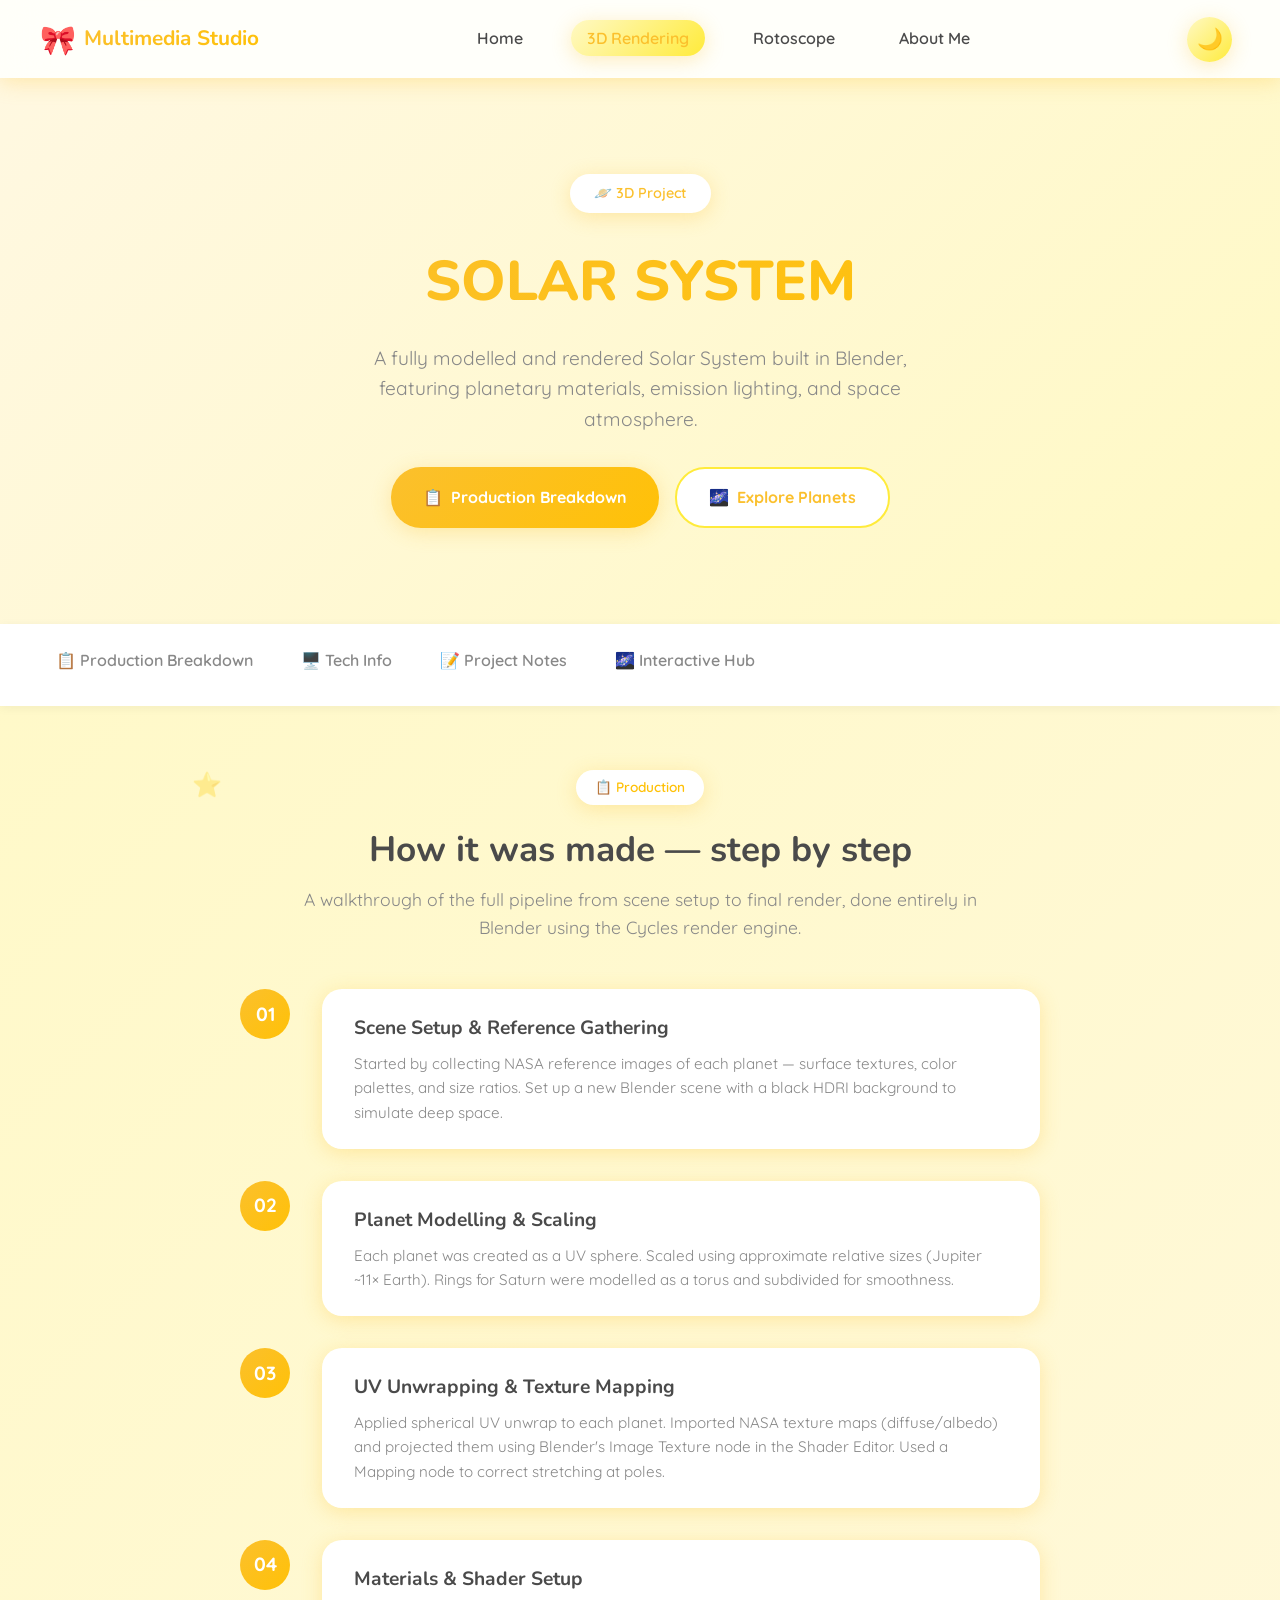
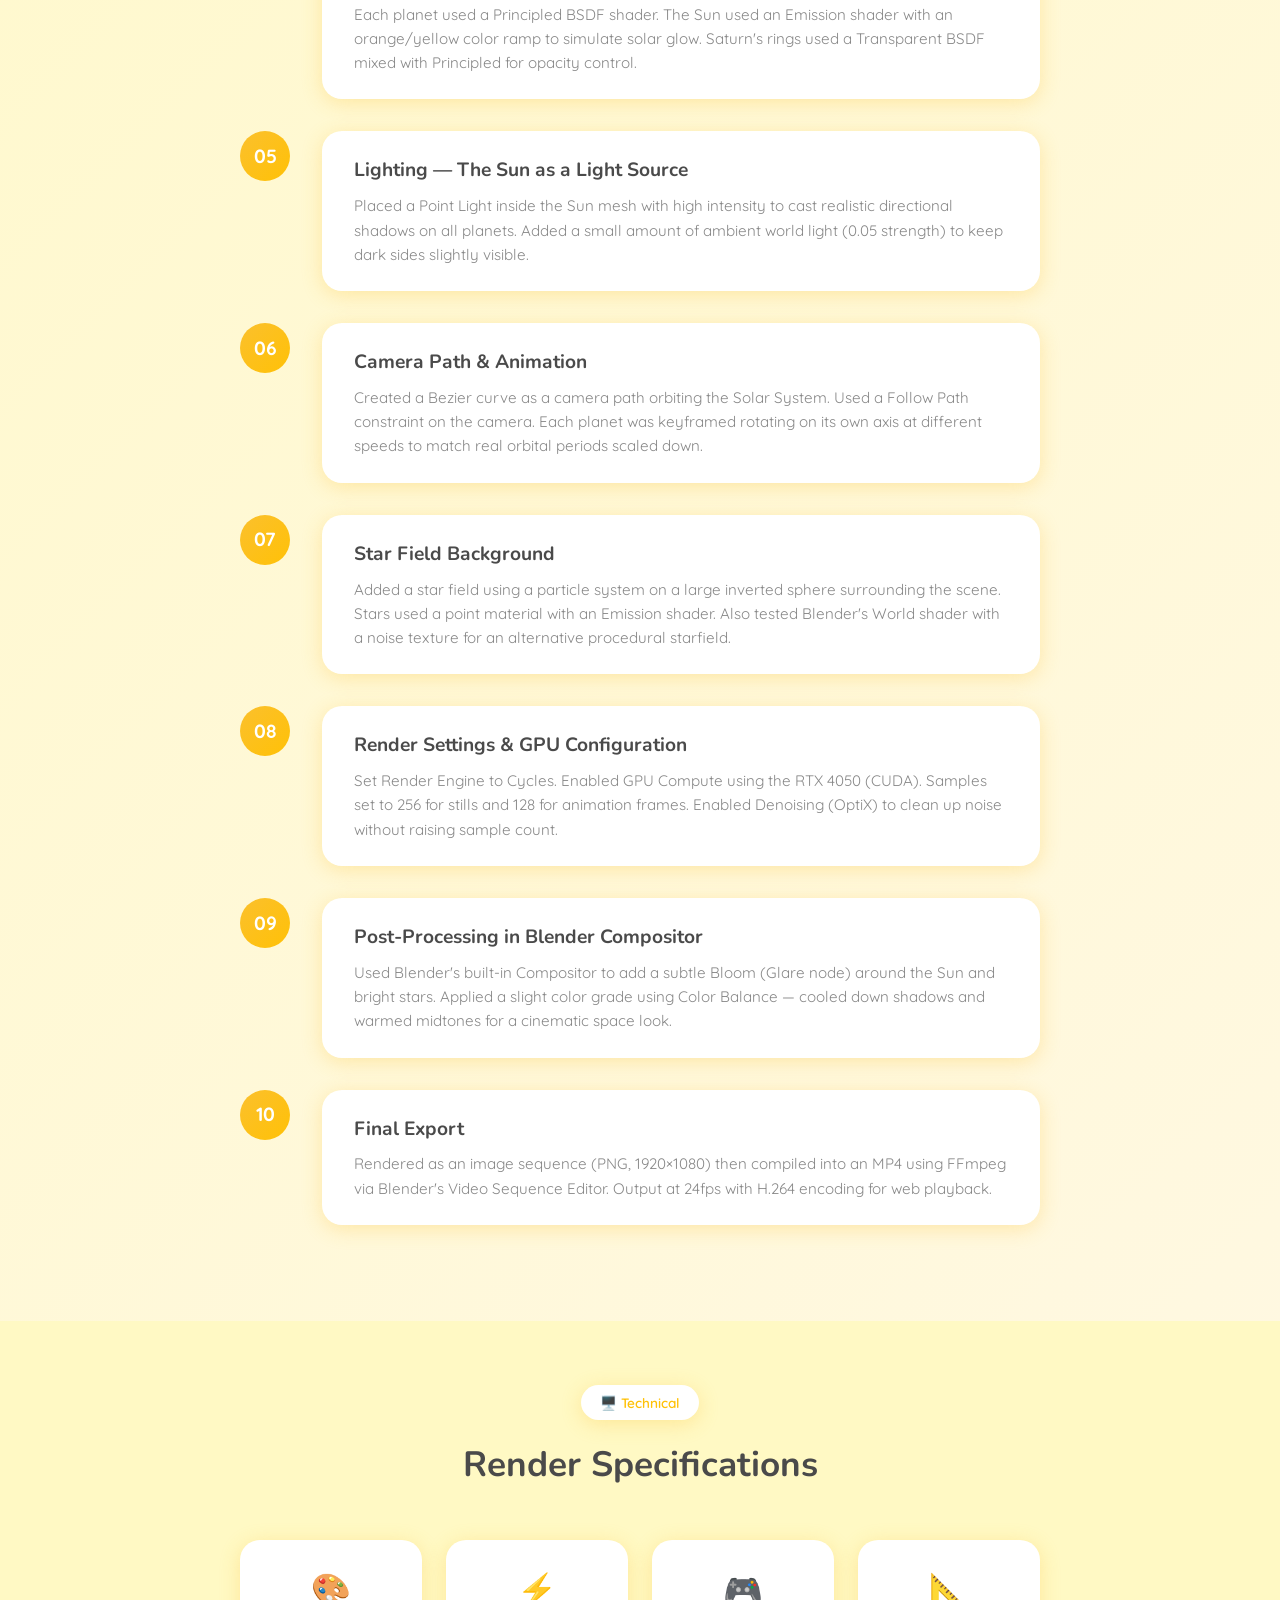
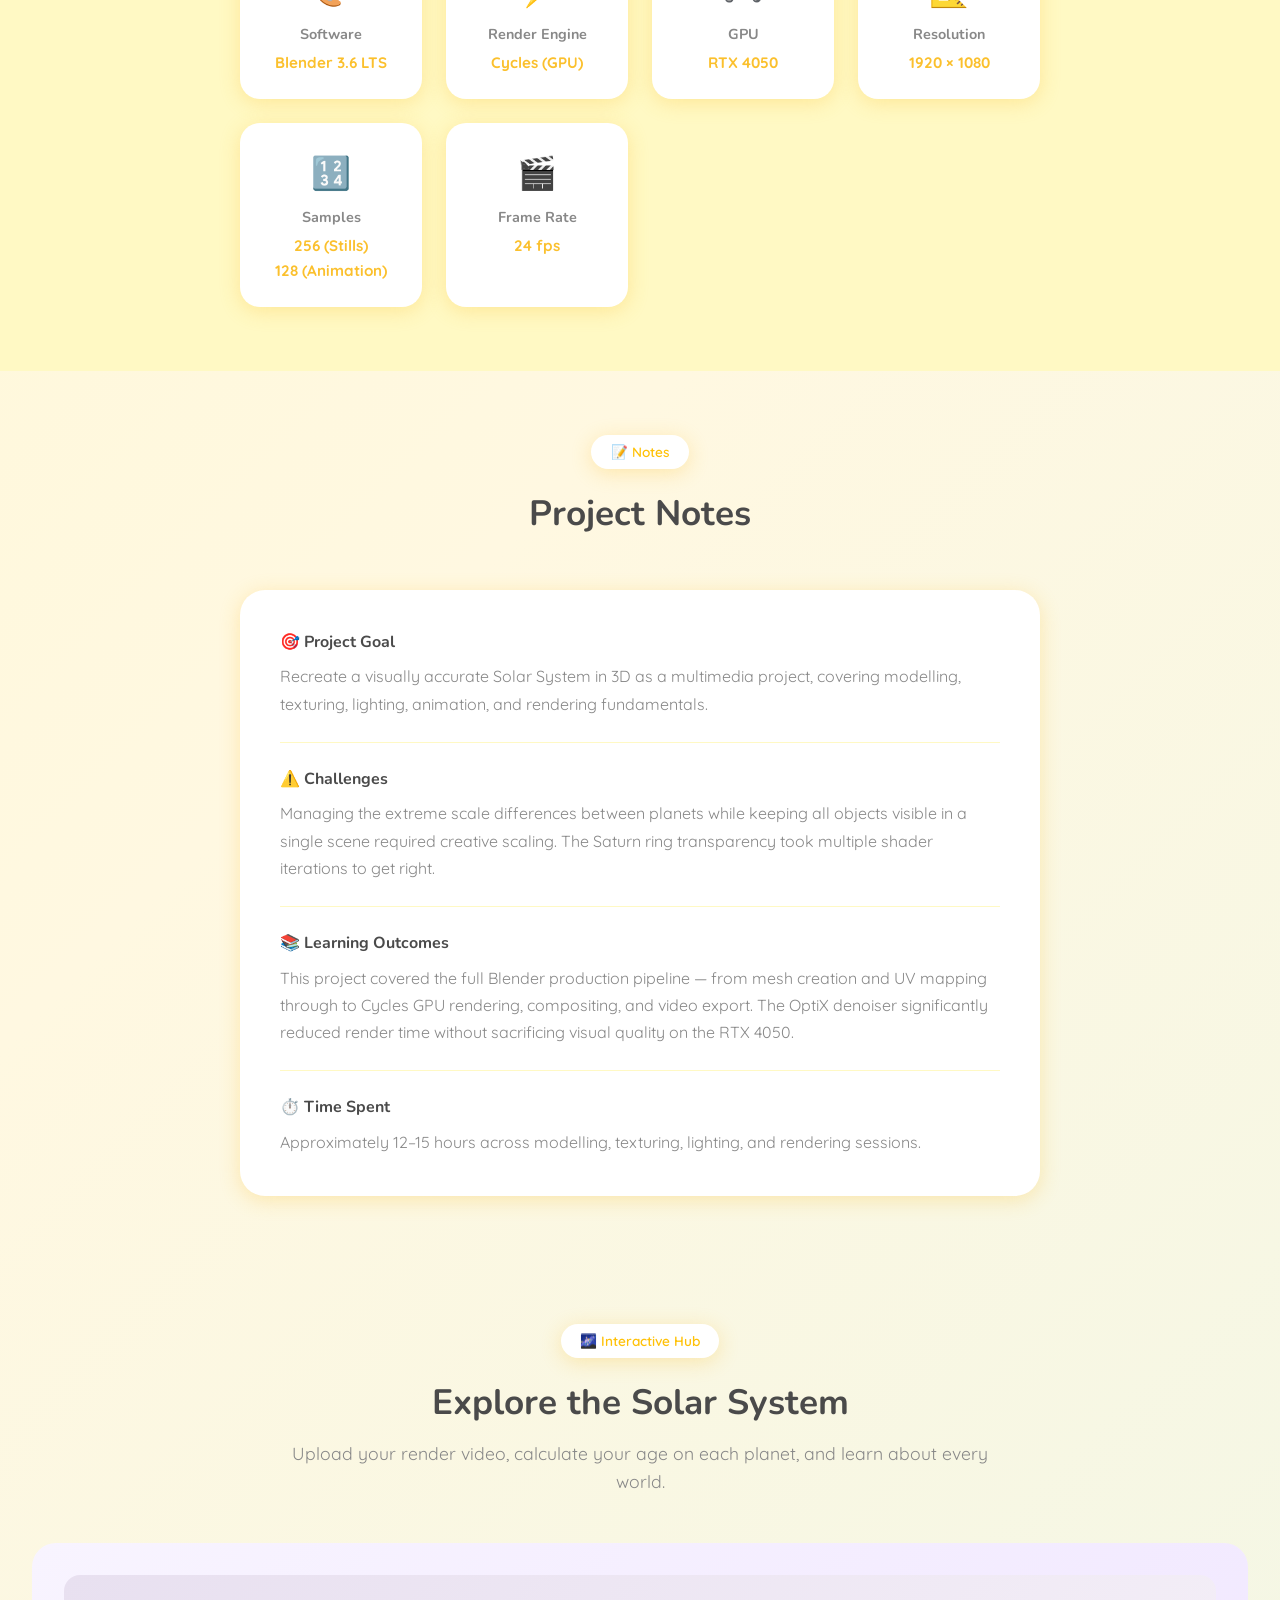
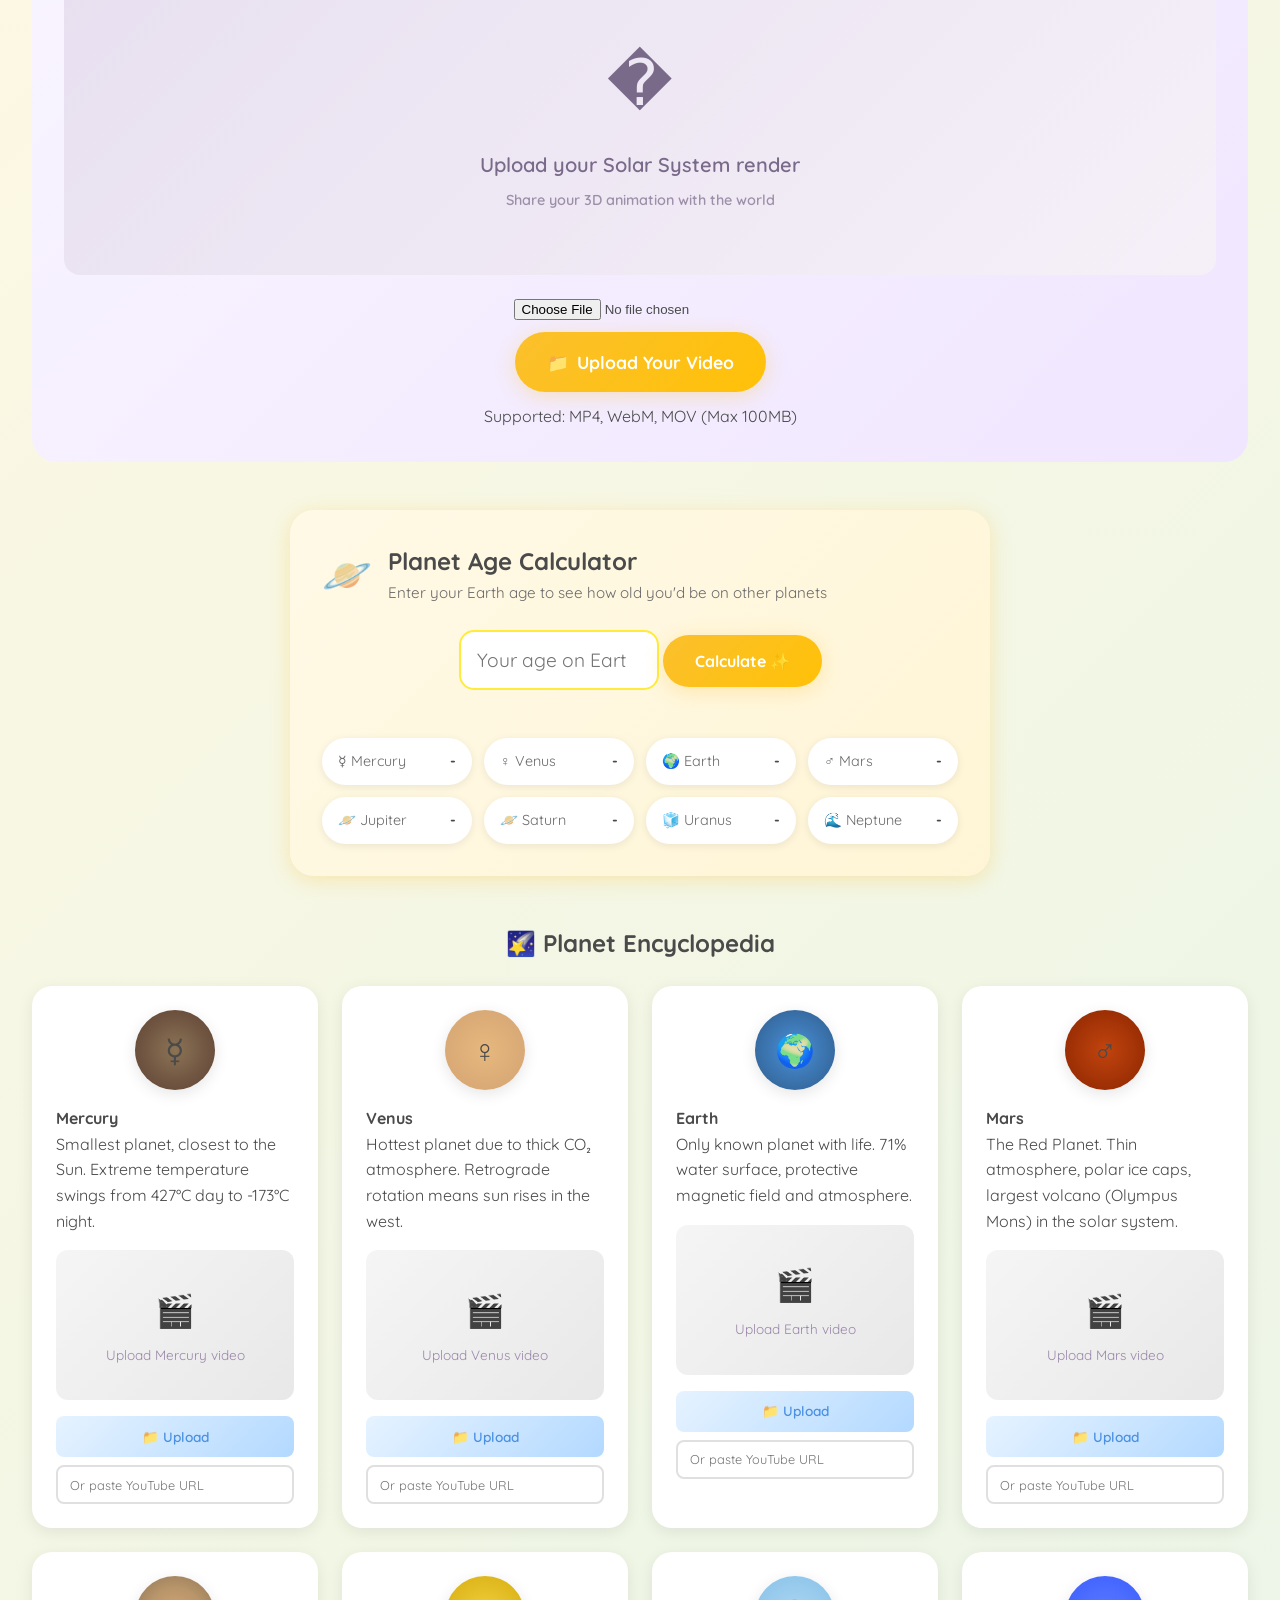
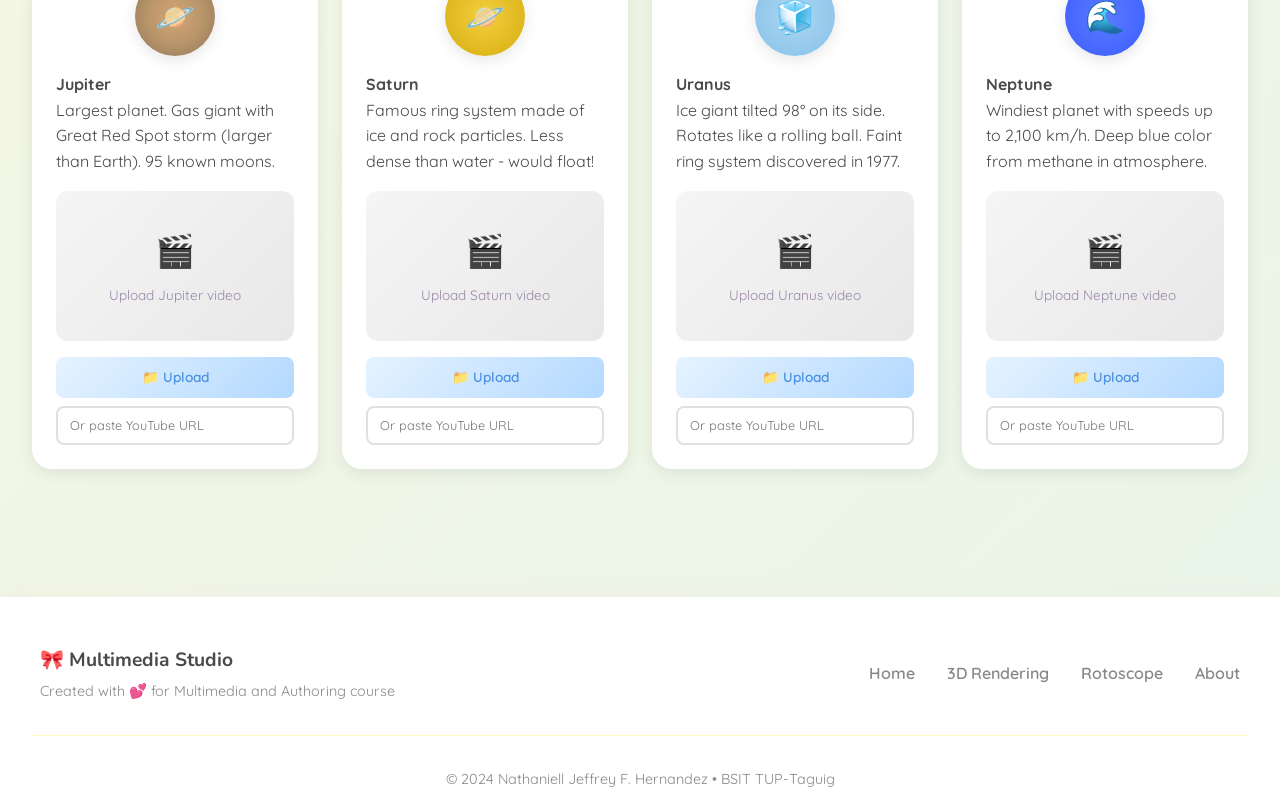
==== commit 9ad970e1: "Implement video upload and embed features for planets Added video upload and embedding functionality" ====
--- a/multimedia/3d-rendering.html
+++ b/multimedia/3d-rendering.html
@@ -303,46 +303,142 @@
         <!-- Planet Encyclopedia -->
         <div class="planets-encyclopedia">
             <h3 class="encyclopedia-title">🌠 Planet Encyclopedia</h3>
-            <div class="planets-grid">
-                <div class="planet-card">
+            <div class="planets-grid-videos">
+                <!-- Mercury -->
+                <div class="planet-card-video">
                     <div class="planet-visual" style="background: radial-gradient(circle, #8B7355, #5C4033);">☿️</div>
                     <h4>Mercury</h4>
                     <p>Smallest planet, closest to the Sun. Extreme temperature swings from 427°C day to -173°C night.</p>
-                </div>
-                <div class="planet-card">
+                    <div class="planet-video-container" id="mercury-video">
+                        <div class="planet-video-placeholder">
+                            <span>🎬</span>
+                            <p>Upload Mercury video</p>
+                        </div>
+                    </div>
+                    <div class="planet-video-controls">
+                        <input type="file" id="mercury-upload" accept="video/*" class="video-input-hidden" onchange="handlePlanetVideoUpload(event, 'mercury')">
+                        <label for="mercury-upload" class="btn-planet-video">📁 Upload</label>
+                        <input type="text" id="mercury-yt" placeholder="Or paste YouTube URL" class="planet-yt-input" onchange="embedPlanetVideo('mercury', this.value)">
+                    </div>
+                </div>
+                <!-- Venus -->
+                <div class="planet-card-video">
                     <div class="planet-visual" style="background: radial-gradient(circle, #E6B87D, #D4A373);">♀️</div>
                     <h4>Venus</h4>
                     <p>Hottest planet due to thick CO₂ atmosphere. Retrograde rotation means sun rises in the west.</p>
-                </div>
-                <div class="planet-card">
+                    <div class="planet-video-container" id="venus-video">
+                        <div class="planet-video-placeholder">
+                            <span>🎬</span>
+                            <p>Upload Venus video</p>
+                        </div>
+                    </div>
+                    <div class="planet-video-controls">
+                        <input type="file" id="venus-upload" accept="video/*" class="video-input-hidden" onchange="handlePlanetVideoUpload(event, 'venus')">
+                        <label for="venus-upload" class="btn-planet-video">📁 Upload</label>
+                        <input type="text" id="venus-yt" placeholder="Or paste YouTube URL" class="planet-yt-input" onchange="embedPlanetVideo('venus', this.value)">
+                    </div>
+                </div>
+                <!-- Earth -->
+                <div class="planet-card-video">
                     <div class="planet-visual" style="background: radial-gradient(circle, #4A90D9, #2E5C8A);">🌍</div>
                     <h4>Earth</h4>
                     <p>Only known planet with life. 71% water surface, protective magnetic field and atmosphere.</p>
-                </div>
-                <div class="planet-card">
+                    <div class="planet-video-container" id="earth-video">
+                        <div class="planet-video-placeholder">
+                            <span>🎬</span>
+                            <p>Upload Earth video</p>
+                        </div>
+                    </div>
+                    <div class="planet-video-controls">
+                        <input type="file" id="earth-upload" accept="video/*" class="video-input-hidden" onchange="handlePlanetVideoUpload(event, 'earth')">
+                        <label for="earth-upload" class="btn-planet-video">📁 Upload</label>
+                        <input type="text" id="earth-yt" placeholder="Or paste YouTube URL" class="planet-yt-input" onchange="embedPlanetVideo('earth', this.value)">
+                    </div>
+                </div>
+                <!-- Mars -->
+                <div class="planet-card-video">
                     <div class="planet-visual" style="background: radial-gradient(circle, #C1440E, #8B2500);">♂️</div>
                     <h4>Mars</h4>
                     <p>The Red Planet. Thin atmosphere, polar ice caps, largest volcano (Olympus Mons) in the solar system.</p>
-                </div>
-                <div class="planet-card">
+                    <div class="planet-video-container" id="mars-video">
+                        <div class="planet-video-placeholder">
+                            <span>🎬</span>
+                            <p>Upload Mars video</p>
+                        </div>
+                    </div>
+                    <div class="planet-video-controls">
+                        <input type="file" id="mars-upload" accept="video/*" class="video-input-hidden" onchange="handlePlanetVideoUpload(event, 'mars')">
+                        <label for="mars-upload" class="btn-planet-video">📁 Upload</label>
+                        <input type="text" id="mars-yt" placeholder="Or paste YouTube URL" class="planet-yt-input" onchange="embedPlanetVideo('mars', this.value)">
+                    </div>
+                </div>
+                <!-- Jupiter -->
+                <div class="planet-card-video">
                     <div class="planet-visual" style="background: radial-gradient(circle, #D4A574, #B8956A, #8B7355);">🪐</div>
                     <h4>Jupiter</h4>
                     <p>Largest planet. Gas giant with Great Red Spot storm (larger than Earth). 95 known moons.</p>
-                </div>
-                <div class="planet-card">
+                    <div class="planet-video-container" id="jupiter-video">
+                        <div class="planet-video-placeholder">
+                            <span>🎬</span>
+                            <p>Upload Jupiter video</p>
+                        </div>
+                    </div>
+                    <div class="planet-video-controls">
+                        <input type="file" id="jupiter-upload" accept="video/*" class="video-input-hidden" onchange="handlePlanetVideoUpload(event, 'jupiter')">
+                        <label for="jupiter-upload" class="btn-planet-video">📁 Upload</label>
+                        <input type="text" id="jupiter-yt" placeholder="Or paste YouTube URL" class="planet-yt-input" onchange="embedPlanetVideo('jupiter', this.value)">
+                    </div>
+                </div>
+                <!-- Saturn -->
+                <div class="planet-card-video">
                     <div class="planet-visual" style="background: radial-gradient(circle, #F4D03F, #D4AC0D);">🪐</div>
                     <h4>Saturn</h4>
                     <p>Famous ring system made of ice and rock particles. Less dense than water - would float!</p>
-                </div>
-                <div class="planet-card">
+                    <div class="planet-video-container" id="saturn-video">
+                        <div class="planet-video-placeholder">
+                            <span>🎬</span>
+                            <p>Upload Saturn video</p>
+                        </div>
+                    </div>
+                    <div class="planet-video-controls">
+                        <input type="file" id="saturn-upload" accept="video/*" class="video-input-hidden" onchange="handlePlanetVideoUpload(event, 'saturn')">
+                        <label for="saturn-upload" class="btn-planet-video">📁 Upload</label>
+                        <input type="text" id="saturn-yt" placeholder="Or paste YouTube URL" class="planet-yt-input" onchange="embedPlanetVideo('saturn', this.value)">
+                    </div>
+                </div>
+                <!-- Uranus -->
+                <div class="planet-card-video">
                     <div class="planet-visual" style="background: radial-gradient(circle, #AED6F1, #85C1E9);">🧊</div>
                     <h4>Uranus</h4>
                     <p>Ice giant tilted 98° on its side. Rotates like a rolling ball. Faint ring system discovered in 1977.</p>
-                </div>
-                <div class="planet-card">
+                    <div class="planet-video-container" id="uranus-video">
+                        <div class="planet-video-placeholder">
+                            <span>🎬</span>
+                            <p>Upload Uranus video</p>
+                        </div>
+                    </div>
+                    <div class="planet-video-controls">
+                        <input type="file" id="uranus-upload" accept="video/*" class="video-input-hidden" onchange="handlePlanetVideoUpload(event, 'uranus')">
+                        <label for="uranus-upload" class="btn-planet-video">📁 Upload</label>
+                        <input type="text" id="uranus-yt" placeholder="Or paste YouTube URL" class="planet-yt-input" onchange="embedPlanetVideo('uranus', this.value)">
+                    </div>
+                </div>
+                <!-- Neptune -->
+                <div class="planet-card-video">
                     <div class="planet-visual" style="background: radial-gradient(circle, #5B7CFF, #3B5CFF);">🌊</div>
                     <h4>Neptune</h4>
                     <p>Windiest planet with speeds up to 2,100 km/h. Deep blue color from methane in atmosphere.</p>
+                    <div class="planet-video-container" id="neptune-video">
+                        <div class="planet-video-placeholder">
+                            <span>🎬</span>
+                            <p>Upload Neptune video</p>
+                        </div>
+                    </div>
+                    <div class="planet-video-controls">
+                        <input type="file" id="neptune-upload" accept="video/*" class="video-input-hidden" onchange="handlePlanetVideoUpload(event, 'neptune')">
+                        <label for="neptune-upload" class="btn-planet-video">📁 Upload</label>
+                        <input type="text" id="neptune-yt" placeholder="Or paste YouTube URL" class="planet-yt-input" onchange="embedPlanetVideo('neptune', this.value)">
+                    </div>
                 </div>
             </div>
         </div>
@@ -382,6 +478,49 @@
                 `;
             }
         }
+
+        function handlePlanetVideoUpload(event, planet) {
+            const file = event.target.files[0];
+            if (file) {
+                const videoUrl = URL.createObjectURL(file);
+                const container = document.getElementById(planet + '-video');
+                container.innerHTML = `
+                    <video controls loop autoplay muted class="planet-video-player">
+                        <source src="${videoUrl}" type="${file.type}">
+                        Your browser does not support the video tag.
+                    </video>
+                `;
+            }
+        }
+
+        function embedPlanetVideo(planet, url) {
+            if (!url) return;
+            
+            let videoId = '';
+            
+            // Extract YouTube video ID from various URL formats
+            if (url.includes('youtube.com/watch?v=')) {
+                videoId = url.split('v=')[1]?.split('&')[0];
+            } else if (url.includes('youtu.be/')) {
+                videoId = url.split('youtu.be/')[1]?.split('?')[0];
+            } else if (url.includes('youtube.com/embed/')) {
+                videoId = url.split('embed/')[1]?.split('?')[0];
+            }
+            
+            if (videoId) {
+                const container = document.getElementById(planet + '-video');
+                container.innerHTML = `
+                    <div class="planet-video-embed">
+                        <iframe 
+                            src="https://www.youtube.com/embed/${videoId}?autoplay=1&mute=1&loop=1&playlist=${videoId}" 
+                            title="${planet} Video"
+                            allow="accelerometer; autoplay; clipboard-write; encrypted-media; gyroscope; picture-in-picture" 
+                            allowfullscreen>
+                        </iframe>
+                    </div>
+                `;
+            }
+        }
     </script>
 </body>
 </html>
--- a/multimedia/styles.css
+++ b/multimedia/styles.css
@@ -1221,3 +1221,889 @@
         align-self: flex-start;
     }
 }
+
+/* ===== 3D RENDERING - INTERACTIVE HUB STYLES ===== */
+.video-upload-section {
+    background: linear-gradient(135deg, #f8f4ff 0%, #f0e6ff 100%);
+    border-radius: 24px;
+    padding: 2rem;
+    margin-bottom: 3rem;
+    text-align: center;
+}
+
+.video-display-large {
+    background: linear-gradient(135deg, #e8e0f0 0%, #f5f0f8 100%);
+    border-radius: 16px;
+    min-height: 300px;
+    display: flex;
+    align-items: center;
+    justify-content: center;
+    margin-bottom: 1.5rem;
+    overflow: hidden;
+}
+
+.video-placeholder-hero {
+    text-align: center;
+    color: #7a6a8a;
+}
+
+.video-placeholder-hero span {
+    font-size: 4rem;
+    display: block;
+    margin-bottom: 1rem;
+}
+
+.video-placeholder-hero p {
+    font-size: 1.25rem;
+    font-weight: 600;
+    margin-bottom: 0.5rem;
+}
+
+.video-placeholder-hero .video-hint {
+    font-size: 0.9rem;
+    opacity: 0.7;
+}
+
+.uploaded-video-large {
+    width: 100%;
+    max-height: 400px;
+    border-radius: 16px;
+}
+
+.video-controls-large {
+    display: flex;
+    flex-direction: column;
+    align-items: center;
+    gap: 0.75rem;
+}
+
+.btn-large {
+    padding: 1rem 2rem;
+    font-size: 1.1rem;
+}
+
+.calculator-card.integrated {
+    background: linear-gradient(135deg, #fff9e6 0%, #fff5d6 100%);
+    border-radius: 24px;
+    padding: 2rem;
+    margin-bottom: 3rem;
+}
+
+.calc-header {
+    display: flex;
+    align-items: center;
+    gap: 1rem;
+    margin-bottom: 1.5rem;
+}
+
+.calc-icon {
+    font-size: 2.5rem;
+}
+
+.calc-header h3 {
+    font-size: 1.5rem;
+    color: #4A4A4A;
+    margin: 0;
+}
+
+.calc-header p {
+    color: #6A6A6A;
+    margin: 0;
+    font-size: 0.95rem;
+}
+
+.age-results-compact {
+    display: grid;
+    grid-template-columns: repeat(auto-fit, minmax(140px, 1fr));
+    gap: 0.75rem;
+    margin-top: 1.5rem;
+}
+
+.planet-age-pill {
+    background: white;
+    border-radius: 50px;
+    padding: 0.75rem 1rem;
+    display: flex;
+    align-items: center;
+    justify-content: space-between;
+    box-shadow: 0 2px 8px rgba(0,0,0,0.08);
+    font-size: 0.9rem;
+}
+
+.planet-age-pill span {
+    color: #6A6A6A;
+}
+
+.planet-age-pill strong {
+    color: #4A4A4A;
+    font-weight: 700;
+}
+
+.planets-encyclopedia {
+    margin-top: 2rem;
+}
+
+.encyclopedia-title {
+    text-align: center;
+    font-size: 1.5rem;
+    color: #4A4A4A;
+    margin-bottom: 1.5rem;
+}
+
+.planets-grid-videos {
+    display: grid;
+    grid-template-columns: repeat(auto-fit, minmax(280px, 1fr));
+    gap: 1.5rem;
+}
+
+.planet-card-video {
+    background: white;
+    border-radius: 20px;
+    padding: 1.5rem;
+    box-shadow: 0 4px 16px rgba(0,0,0,0.08);
+    transition: transform 0.3s ease, box-shadow 0.3s ease;
+}
+
+.planet-card-video:hover {
+    transform: translateY(-4px);
+    box-shadow: 0 8px 32px rgba(0,0,0,0.12);
+}
+
+.planet-video-container {
+    margin: 1rem 0;
+    border-radius: 12px;
+    overflow: hidden;
+    background: linear-gradient(135deg, #f5f5f5 0%, #e8e8e8 100%);
+    min-height: 150px;
+}
+
+.planet-video-placeholder {
+    display: flex;
+    flex-direction: column;
+    align-items: center;
+    justify-content: center;
+    min-height: 150px;
+    color: #9A86A9;
+    text-align: center;
+}
+
+.planet-video-placeholder span {
+    font-size: 2rem;
+    margin-bottom: 0.5rem;
+}
+
+.planet-video-placeholder p {
+    font-size: 0.85rem;
+    margin: 0;
+}
+
+.planet-video-player {
+    width: 100%;
+    max-height: 180px;
+    border-radius: 12px;
+}
+
+.planet-video-embed {
+    position: relative;
+    padding-bottom: 56.25%;
+    height: 0;
+    overflow: hidden;
+}
+
+.planet-video-embed iframe {
+    position: absolute;
+    top: 0;
+    left: 0;
+    width: 100%;
+    height: 100%;
+    border: none;
+    border-radius: 12px;
+}
+
+.planet-video-controls {
+    display: flex;
+    flex-direction: column;
+    gap: 0.5rem;
+}
+
+.video-input-hidden {
+    display: none;
+}
+
+.btn-planet-video {
+    display: inline-flex;
+    align-items: center;
+    justify-content: center;
+    gap: 0.5rem;
+    background: linear-gradient(135deg, #E6F3FF 0%, #B3D9FF 100%);
+    color: #4A90E2;
+    padding: 0.6rem 1rem;
+    border-radius: 8px;
+    font-size: 0.85rem;
+    font-weight: 600;
+    cursor: pointer;
+    text-align: center;
+    transition: all 0.3s ease;
+}
+
+.btn-planet-video:hover {
+    background: linear-gradient(135deg, #4A90E2 0%, #357ABD 100%);
+    color: white;
+}
+
+.planet-yt-input {
+    width: 100%;
+    padding: 0.6rem 0.75rem;
+    border: 2px solid #e0e0e0;
+    border-radius: 8px;
+    font-size: 0.8rem;
+    font-family: inherit;
+    transition: border-color 0.3s ease;
+}
+
+.planet-yt-input:focus {
+    outline: none;
+    border-color: #4A90E2;
+}
+
+/* ===== ROTOSCOPE CAROUSEL STYLES ===== */
+.instructions-grid {
+    display: grid;
+    grid-template-columns: repeat(auto-fit, minmax(200px, 1fr));
+    gap: 1.5rem;
+}
+
+.instruction-card {
+    background: white;
+    border-radius: 16px;
+    padding: 1.5rem;
+    text-align: center;
+    box-shadow: 0 4px 12px rgba(0,0,0,0.06);
+    transition: transform 0.3s ease, box-shadow 0.3s ease;
+}
+
+.instruction-card:hover {
+    transform: translateY(-4px);
+    box-shadow: 0 8px 24px rgba(0,0,0,0.12);
+}
+
+.instruction-image {
+    width: 100%;
+    height: 120px;
+    background: linear-gradient(135deg, #ffe4ec 0%, #ffe0f0 100%);
+    border-radius: 12px;
+    display: flex;
+    align-items: center;
+    justify-content: center;
+    margin-bottom: 1rem;
+}
+
+.instruction-placeholder {
+    font-size: 2.5rem;
+}
+
+.instruction-number {
+    display: inline-block;
+    background: linear-gradient(135deg, #FFEB3B 0%, #FFC107 100%);
+    color: #4A4A4A;
+    font-weight: 800;
+    padding: 0.25rem 0.75rem;
+    border-radius: 20px;
+    font-size: 0.85rem;
+    margin-bottom: 0.75rem;
+}
+
+.instruction-card h4 {
+    color: #4A4A4A;
+    font-size: 1rem;
+    margin-bottom: 0.5rem;
+}
+
+.instruction-card p {
+    color: #6A6A6A;
+    font-size: 0.85rem;
+    line-height: 1.5;
+}
+
+.carousel-container {
+    position: relative;
+    max-width: 900px;
+    margin: 0 auto;
+}
+
+.carousel-track {
+    display: flex;
+    transition: transform 0.5s ease;
+}
+
+.carousel-slide {
+    min-width: 100%;
+    opacity: 0;
+    display: none;
+    transition: opacity 0.5s ease;
+}
+
+.carousel-slide.active {
+    opacity: 1;
+    display: block;
+}
+
+.carousel-content {
+    background: white;
+    border-radius: 24px;
+    padding: 2rem;
+    text-align: center;
+    box-shadow: 0 8px 32px rgba(0,0,0,0.1);
+}
+
+.carousel-badge {
+    display: inline-block;
+    background: linear-gradient(135deg, #E6F3FF 0%, #B3D9FF 100%);
+    color: #4A90E2;
+    padding: 0.5rem 1rem;
+    border-radius: 20px;
+    font-weight: 700;
+    font-size: 0.9rem;
+    margin-bottom: 1rem;
+}
+
+.carousel-icon {
+    font-size: 3rem;
+    margin-bottom: 1rem;
+}
+
+.carousel-content h3 {
+    font-size: 1.5rem;
+    color: #4A4A4A;
+    margin-bottom: 0.75rem;
+}
+
+.carousel-content > p {
+    color: #6A6A6A;
+    margin-bottom: 1.5rem;
+    max-width: 500px;
+    margin-left: auto;
+    margin-right: auto;
+}
+
+.carousel-video {
+    position: relative;
+    padding-bottom: 56.25%;
+    height: 0;
+    overflow: hidden;
+    border-radius: 16px;
+    background: #f0f0f0;
+}
+
+.carousel-video iframe {
+    position: absolute;
+    top: 0;
+    left: 0;
+    width: 100%;
+    height: 100%;
+    border: none;
+    border-radius: 16px;
+}
+
+.carousel-arrow {
+    position: absolute;
+    top: 50%;
+    transform: translateY(-50%);
+    background: white;
+    border: none;
+    width: 50px;
+    height: 50px;
+    border-radius: 50%;
+    font-size: 1.5rem;
+    cursor: pointer;
+    box-shadow: 0 4px 16px rgba(0,0,0,0.15);
+    transition: all 0.3s ease;
+    z-index: 10;
+}
+
+.carousel-arrow:hover {
+    background: #FFEB3B;
+    transform: translateY(-50%) scale(1.1);
+}
+
+.carousel-prev {
+    left: -25px;
+}
+
+.carousel-next {
+    right: -25px;
+}
+
+.carousel-indicators {
+    display: flex;
+    justify-content: center;
+    gap: 0.5rem;
+    margin-top: 1.5rem;
+}
+
+.indicator {
+    width: 10px;
+    height: 10px;
+    border-radius: 50%;
+    background: #ddd;
+    cursor: pointer;
+    transition: all 0.3s ease;
+}
+
+.indicator.active {
+    background: #FFEB3B;
+    width: 30px;
+    border-radius: 5px;
+}
+
+/* ===== PORTFOLIO INDEX STYLES ===== */
+.hero-portfolio {
+    display: grid;
+    grid-template-columns: 1fr 1fr;
+    gap: 3rem;
+    align-items: center;
+    padding: 4rem 2rem;
+}
+
+.hero-greeting {
+    display: block;
+    color: #9A86A9;
+    font-size: 1.1rem;
+    margin-bottom: 0.5rem;
+}
+
+.hero-title-portfolio {
+    font-size: 3rem;
+    font-weight: 800;
+    color: #4A4A4A;
+    line-height: 1.2;
+    margin-bottom: 1rem;
+}
+
+.hero-tagline {
+    font-size: 1.1rem;
+    color: #9A86A9;
+    margin-bottom: 1rem;
+}
+
+.hero-description {
+    color: #6A6A6A;
+    font-size: 1rem;
+    line-height: 1.7;
+    margin-bottom: 1.5rem;
+}
+
+.hero-cta {
+    display: flex;
+    gap: 1rem;
+    margin-bottom: 2rem;
+    flex-wrap: wrap;
+}
+
+.btn-outline {
+    background: transparent;
+    border: 2px solid #9A86A9;
+    color: #9A86A9;
+}
+
+.btn-outline:hover {
+    background: #9A86A9;
+    color: white;
+}
+
+.hero-stats {
+    display: flex;
+    gap: 2rem;
+}
+
+.stat-item {
+    text-align: center;
+}
+
+.stat-number {
+    display: block;
+    font-size: 2rem;
+    font-weight: 800;
+    color: #FFEB3B;
+    text-shadow: 2px 2px 0 #FBC02D;
+}
+
+.stat-label {
+    font-size: 0.85rem;
+    color: #6A6A6A;
+}
+
+.hero-visual {
+    display: flex;
+    align-items: center;
+    justify-content: center;
+}
+
+.portfolio-preview {
+    position: relative;
+    width: 300px;
+    height: 300px;
+}
+
+.preview-card {
+    position: absolute;
+    background: white;
+    border-radius: 20px;
+    padding: 1.5rem;
+    box-shadow: 0 8px 32px rgba(0,0,0,0.15);
+    text-align: center;
+    transition: transform 0.3s ease;
+}
+
+.preview-card:hover {
+    transform: scale(1.05);
+}
+
+.preview-3d {
+    top: 0;
+    left: 0;
+    background: linear-gradient(135deg, #f8f4ff 0%, #f0e6ff 100%);
+}
+
+.preview-roto {
+    bottom: 0;
+    right: 0;
+    background: linear-gradient(135deg, #ffe4ec 0%, #ffe0f0 100%);
+}
+
+.preview-icon {
+    font-size: 3rem;
+    display: block;
+    margin-bottom: 0.5rem;
+}
+
+.preview-label {
+    font-weight: 600;
+    color: #4A4A4A;
+    font-size: 0.9rem;
+}
+
+.portfolio-showcase {
+    display: flex;
+    flex-direction: column;
+    gap: 4rem;
+}
+
+.showcase-item {
+    display: grid;
+    grid-template-columns: 1fr 1fr;
+    gap: 3rem;
+    align-items: center;
+}
+
+.showcase-reverse {
+    direction: rtl;
+}
+
+.showcase-reverse > * {
+    direction: ltr;
+}
+
+.showcase-visual {
+    background: linear-gradient(135deg, #f8f4ff 0%, #f0e6ff 100%);
+    border-radius: 24px;
+    padding: 3rem;
+    text-align: center;
+    min-height: 300px;
+    display: flex;
+    flex-direction: column;
+    align-items: center;
+    justify-content: center;
+}
+
+.showcase-visual-pink {
+    background: linear-gradient(135deg, #ffe4ec 0%, #ffe0f0 100%);
+}
+
+.showcase-icon-large {
+    font-size: 6rem;
+    margin-bottom: 1.5rem;
+}
+
+.showcase-badges {
+    display: flex;
+    flex-wrap: wrap;
+    gap: 0.5rem;
+    justify-content: center;
+}
+
+.showcase-badge {
+    background: white;
+    padding: 0.4rem 0.8rem;
+    border-radius: 20px;
+    font-size: 0.8rem;
+    font-weight: 600;
+    color: #6A6A6A;
+    box-shadow: 0 2px 8px rgba(0,0,0,0.08);
+}
+
+.showcase-category {
+    color: #9A86A9;
+    font-weight: 600;
+    font-size: 0.9rem;
+    text-transform: uppercase;
+    letter-spacing: 1px;
+}
+
+.showcase-title {
+    font-size: 2rem;
+    color: #4A4A4A;
+    margin: 0.5rem 0 1rem;
+}
+
+.showcase-desc {
+    color: #6A6A6A;
+    line-height: 1.7;
+    margin-bottom: 1.5rem;
+}
+
+.showcase-features {
+    list-style: none;
+    margin-bottom: 1.5rem;
+}
+
+.showcase-features li {
+    padding: 0.5rem 0;
+    color: #6A6A6A;
+    font-size: 0.95rem;
+}
+
+.showcase-link {
+    display: inline-flex;
+    align-items: center;
+    gap: 0.5rem;
+    color: #4A90E2;
+    font-weight: 700;
+    text-decoration: none;
+    transition: gap 0.3s ease;
+}
+
+.showcase-link:hover {
+    gap: 1rem;
+}
+
+.section-skills {
+    background: linear-gradient(135deg, #f8f4ff 0%, #f0e6ff 100%);
+}
+
+.skills-grid {
+    display: grid;
+    grid-template-columns: repeat(auto-fit, minmax(150px, 1fr));
+    gap: 1.5rem;
+}
+
+.skill-card {
+    background: white;
+    border-radius: 16px;
+    padding: 1.5rem;
+    text-align: center;
+    box-shadow: 0 4px 12px rgba(0,0,0,0.06);
+    transition: transform 0.3s ease;
+}
+
+.skill-card:hover {
+    transform: translateY(-4px);
+}
+
+.skill-icon {
+    font-size: 2.5rem;
+    margin-bottom: 0.75rem;
+}
+
+.skill-card h4 {
+    color: #4A4A4A;
+    font-size: 1rem;
+    margin-bottom: 0.25rem;
+}
+
+.skill-card p {
+    color: #6A6A6A;
+    font-size: 0.8rem;
+}
+
+/* ===== ABOUT PAGE - GPU SHOWCASE ===== */
+.section-gpu {
+    background: linear-gradient(135deg, #1a1a2e 0%, #16213e 100%);
+    color: white;
+}
+
+.gpu-showcase {
+    display: flex;
+    align-items: center;
+    justify-content: center;
+    gap: 3rem;
+    flex-wrap: wrap;
+    padding: 2rem;
+}
+
+.gpu-visual {
+    position: relative;
+}
+
+.gpu-icon {
+    font-size: 8rem;
+    position: relative;
+    z-index: 2;
+}
+
+.gpu-glow {
+    position: absolute;
+    top: 50%;
+    left: 50%;
+    transform: translate(-50%, -50%);
+    width: 200px;
+    height: 200px;
+    background: radial-gradient(circle, rgba(120, 119, 198, 0.6) 0%, transparent 70%);
+    border-radius: 50%;
+    animation: pulse 3s ease-in-out infinite;
+}
+
+@keyframes pulse {
+    0%, 100% { transform: translate(-50%, -50%) scale(1); opacity: 0.6; }
+    50% { transform: translate(-50%, -50%) scale(1.2); opacity: 0.3; }
+}
+
+.gpu-info {
+    text-align: center;
+}
+
+.gpu-label {
+    color: #7877C6;
+    font-size: 0.9rem;
+    text-transform: uppercase;
+    letter-spacing: 2px;
+}
+
+.gpu-name {
+    font-size: 2.5rem;
+    font-weight: 800;
+    background: linear-gradient(135deg, #FFEB3B 0%, #FFC107 100%);
+    -webkit-background-clip: text;
+    -webkit-text-fill-color: transparent;
+    background-clip: text;
+    margin: 0.5rem 0;
+}
+
+.gpu-desc {
+    color: #a0a0b0;
+    margin-bottom: 1.5rem;
+    max-width: 300px;
+}
+
+.gpu-specs {
+    display: flex;
+    gap: 1.5rem;
+    justify-content: center;
+}
+
+.gpu-spec {
+    text-align: center;
+}
+
+.spec-value {
+    display: block;
+    font-size: 1.25rem;
+    font-weight: 700;
+    color: #7877C6;
+}
+
+.spec-name {
+    font-size: 0.8rem;
+    color: #6A6A8A;
+}
+
+/* ===== CONTACT CARDS ===== */
+.section-contact {
+    background: linear-gradient(135deg, #fff9e6 0%, #fff5d6 100%);
+}
+
+.contact-cards {
+    display: grid;
+    grid-template-columns: repeat(auto-fit, minmax(250px, 1fr));
+    gap: 1.5rem;
+    max-width: 900px;
+    margin: 0 auto;
+}
+
+.contact-card {
+    display: flex;
+    align-items: center;
+    gap: 1rem;
+    background: white;
+    border-radius: 16px;
+    padding: 1.5rem;
+    text-decoration: none;
+    box-shadow: 0 4px 12px rgba(0,0,0,0.06);
+    transition: all 0.3s ease;
+}
+
+.contact-card:hover {
+    transform: translateY(-4px);
+    box-shadow: 0 8px 24px rgba(0,0,0,0.12);
+}
+
+.contact-icon {
+    font-size: 2rem;
+    width: 60px;
+    height: 60px;
+    background: linear-gradient(135deg, #FFEB3B 0%, #FFC107 100%);
+    border-radius: 12px;
+    display: flex;
+    align-items: center;
+    justify-content: center;
+    flex-shrink: 0;
+}
+
+.contact-info h4 {
+    color: #4A4A4A;
+    font-size: 1rem;
+    margin-bottom: 0.25rem;
+}
+
+.contact-info p {
+    color: #6A6A6A;
+    font-size: 0.9rem;
+}
+
+/* ===== RESPONSIVE ADJUSTMENTS ===== */
+@media (max-width: 768px) {
+    .hero-portfolio {
+        grid-template-columns: 1fr;
+        text-align: center;
+    }
+    
+    .hero-stats {
+        justify-content: center;
+    }
+    
+    .showcase-item {
+        grid-template-columns: 1fr;
+        gap: 2rem;
+    }
+    
+    .showcase-reverse {
+        direction: ltr;
+    }
+    
+    .carousel-prev {
+        left: 10px;
+    }
+    
+    .carousel-next {
+        right: 10px;
+    }
+    
+    .gpu-showcase {
+        flex-direction: column;
+        text-align: center;
+    }
+    
+    .gpu-name {
+        font-size: 2rem;
+    }
+}
